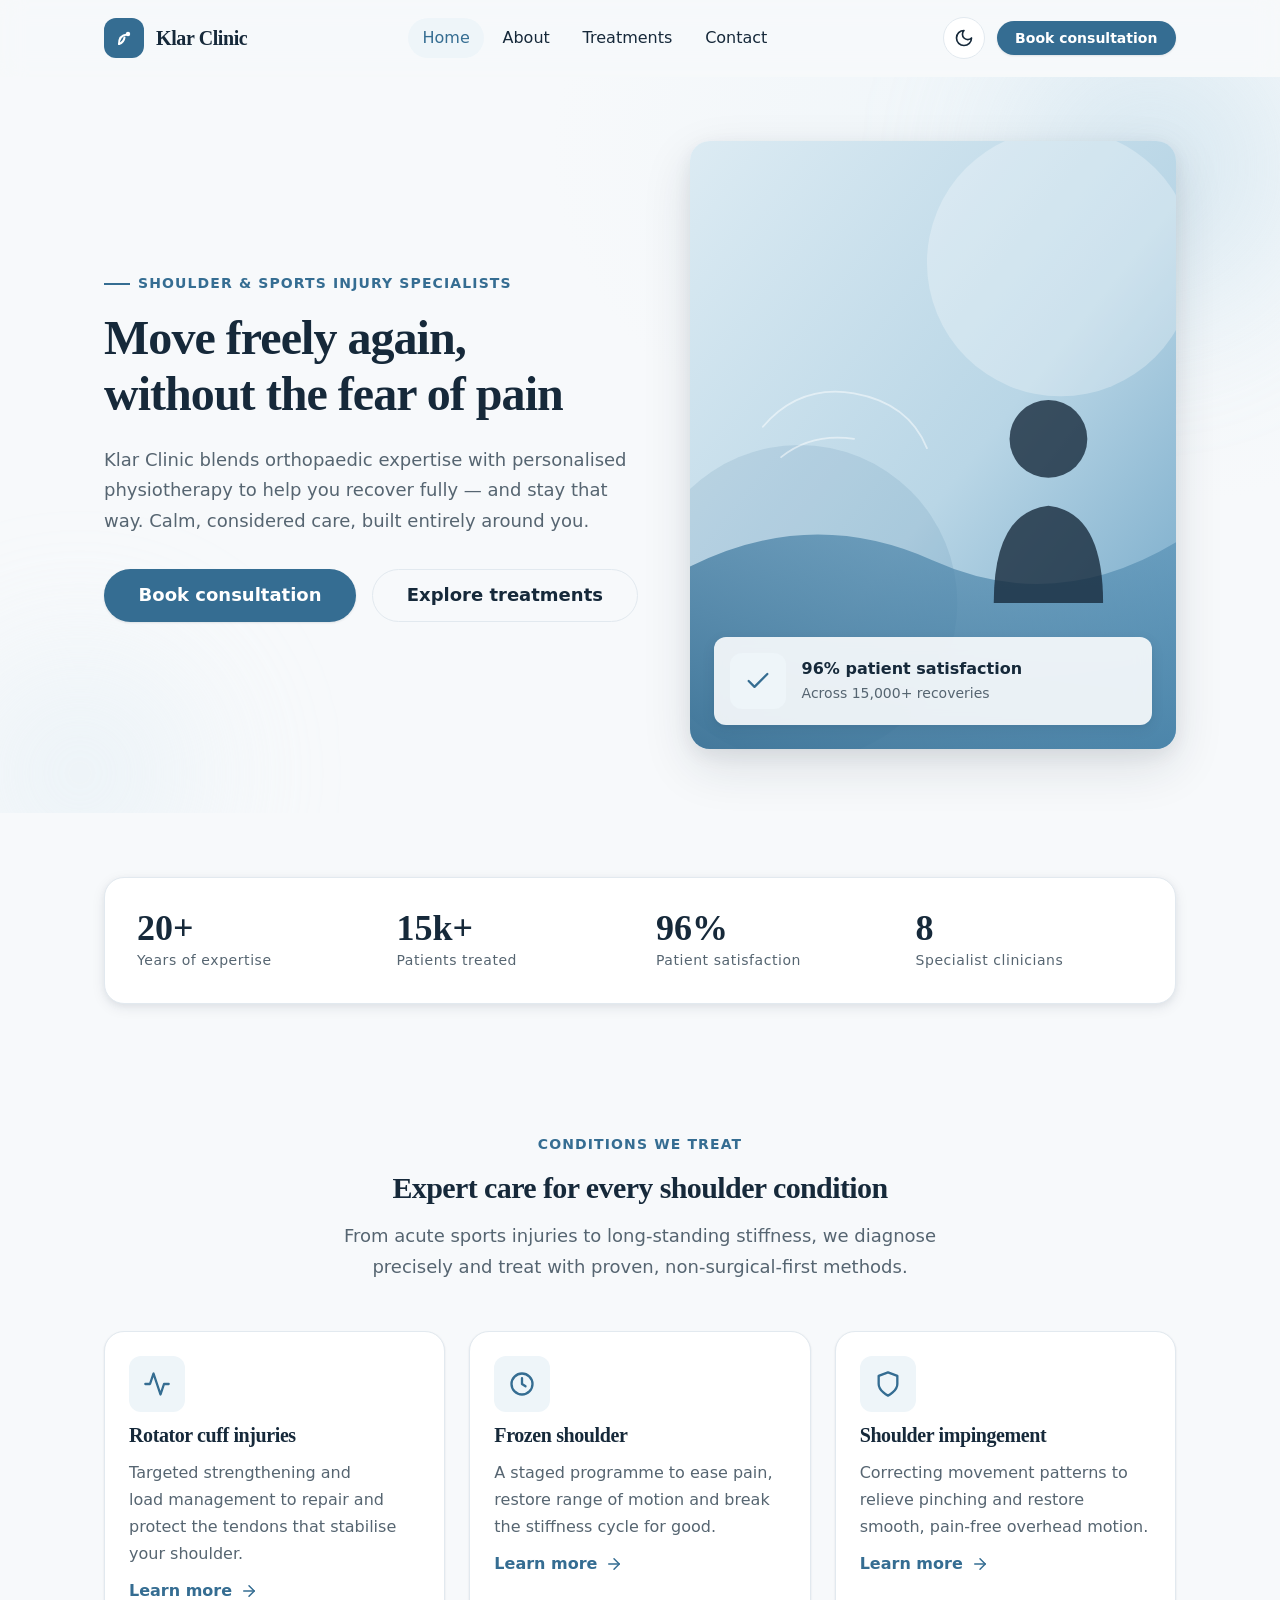
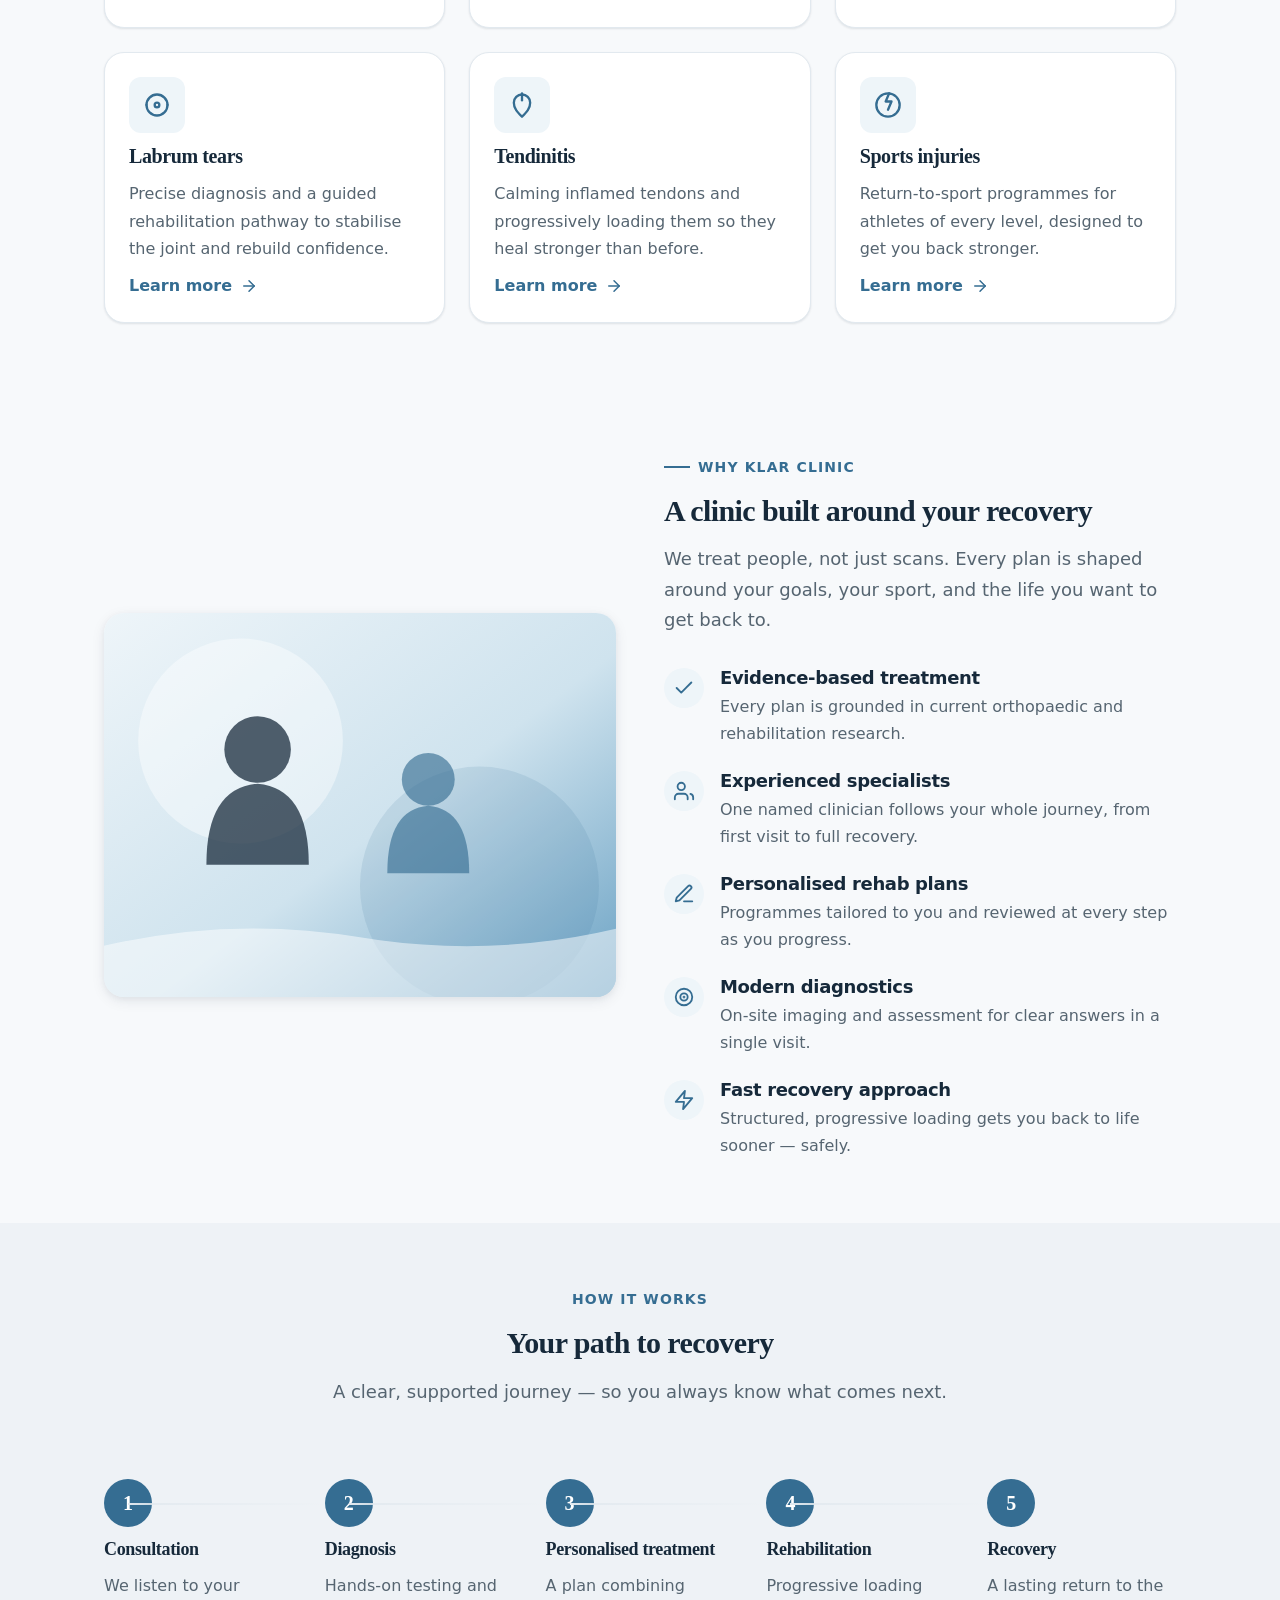
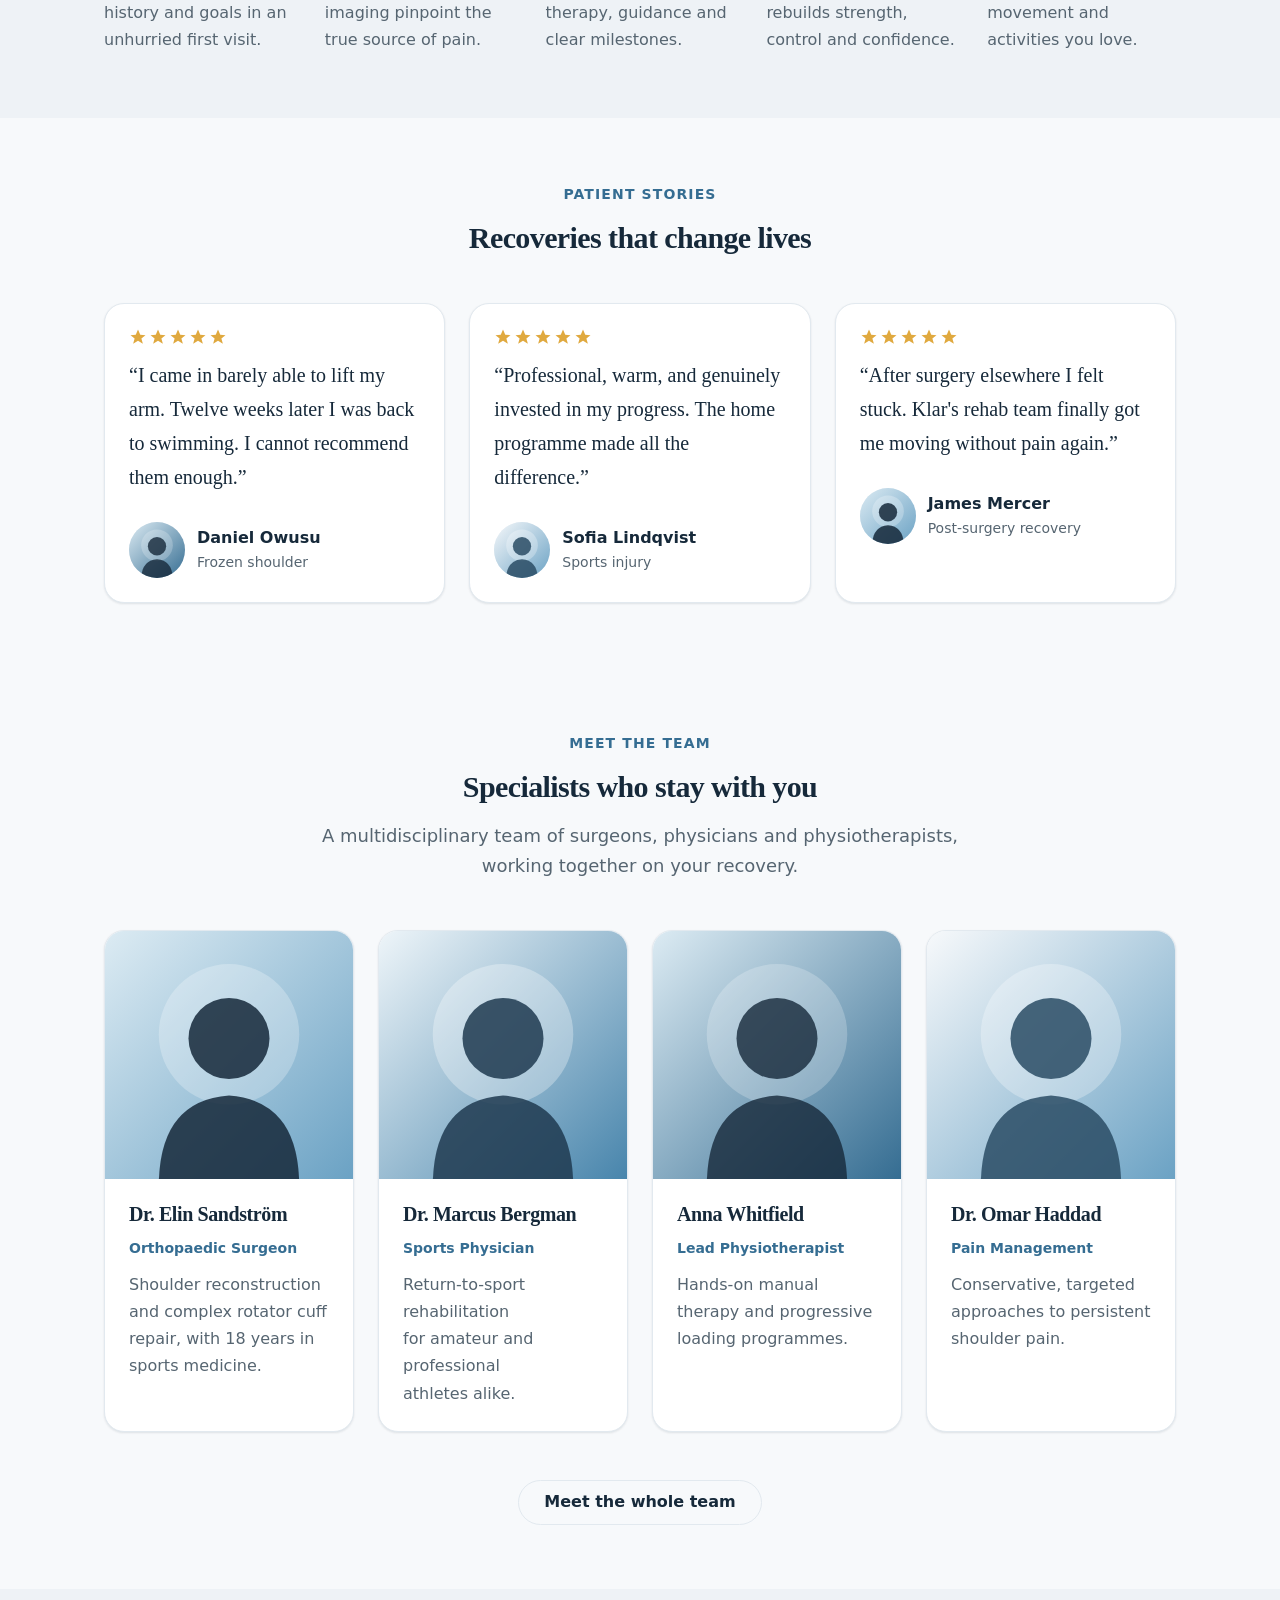
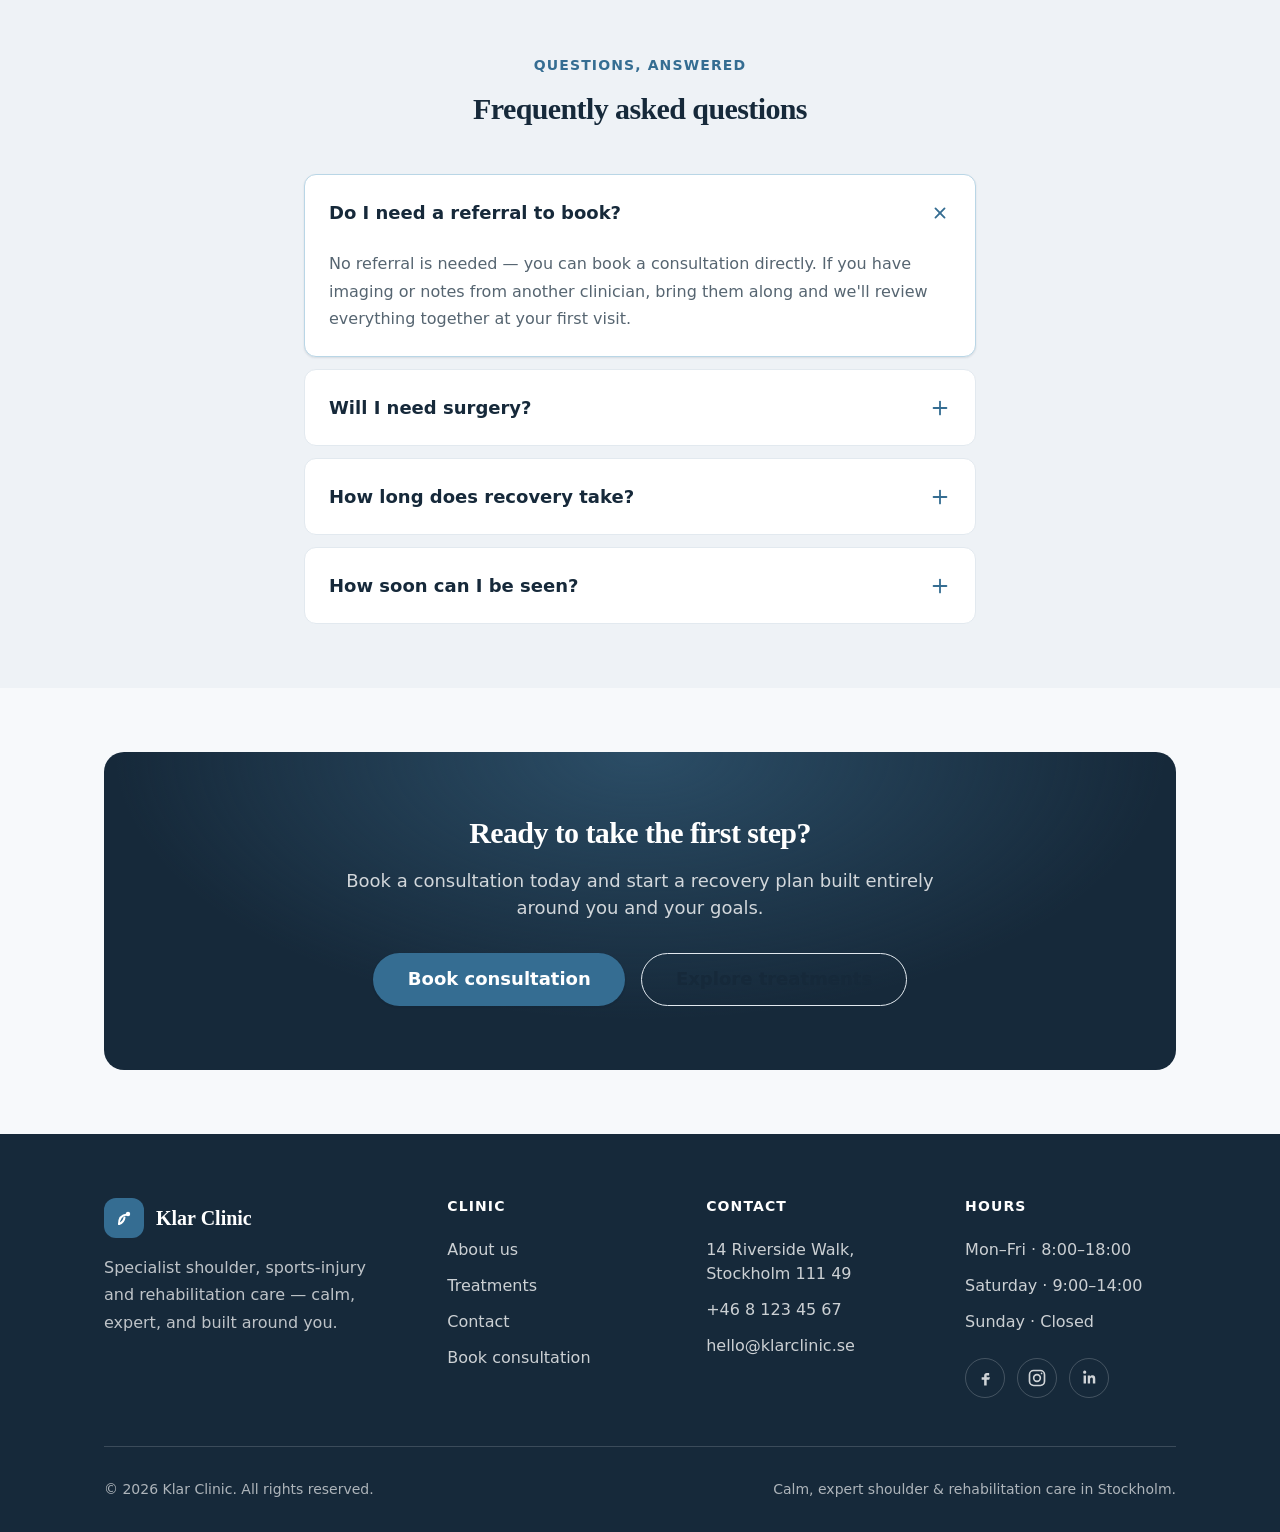
==== index.html @ 1399c63d "WIP" ====
<!DOCTYPE html>
<html lang="en">
  <head>
    <meta charset="UTF-8" />
    <meta name="viewport" content="width=device-width, initial-scale=1.0" />
    <title>Klar Clinic — Shoulder &amp; Sports Injury Rehabilitation</title>
    <meta
      name="description"
      content="Klar Clinic is a specialist shoulder, sports-injury and rehabilitation clinic. Expert orthopaedic assessment, personalised physiotherapy and a calm, non-surgical-first approach to lasting recovery."
    />
    <meta name="theme-color" content="#356d92" />
    <link rel="icon" type="image/svg+xml" href="assets/favicon.svg" />
    <link rel="stylesheet" href="style.css" />
    <!-- Set theme before first paint to avoid a flash of the light theme. -->
    <script>
      try {
        if (localStorage.getItem("klar-theme") === "dark")
          document.documentElement.classList.add("dark");
      } catch (e) {}
    </script>
  </head>
  <body>
    <a class="skip-link" href="#main">Skip to content</a>

    <!-- ===================== Site header ===================== -->
    <header class="site-header" data-site-header>
      <div class="container">
        <div class="site-header__inner">
          <a class="brand" href="index.html" aria-label="Klar Clinic home">
            <span class="brand-mark" aria-hidden="true">
              <svg viewBox="0 0 24 24" fill="none" stroke="currentColor" stroke-width="2" stroke-linecap="round" stroke-linejoin="round"><path d="M7 18c0-6 2.5-9 8-9.5" /><path d="M7 18c3-1 5-3 5.5-6.5" /><circle cx="16" cy="8" r="2.2" fill="currentColor" stroke="none" /></svg>
            </span>
            Klar Clinic
          </a>

          <nav class="nav hidden lg:flex" data-nav aria-label="Primary">
            <ul class="nav-list">
              <li><a class="nav-link" href="index.html">Home</a></li>
              <li><a class="nav-link" href="about.html">About</a></li>
              <li><a class="nav-link" href="treatments.html">Treatments</a></li>
              <li><a class="nav-link" href="contact.html">Contact</a></li>
            </ul>
          </nav>

          <div class="nav-actions">
            <button class="icon-btn" type="button" aria-label="Toggle theme" title="Toggle light / dark">
              <svg viewBox="0 0 24 24" fill="none" stroke="currentColor" stroke-width="2" stroke-linecap="round" stroke-linejoin="round" aria-hidden="true"><path d="M12 3a6 6 0 0 0 9 9 9 9 0 1 1-9-9Z" /></svg>
            </button>
            <a class="btn btn-primary btn-sm hidden lg:inline-flex" href="contact.html">Book consultation</a>
            <button class="icon-btn nav-toggle lg:hidden" type="button" data-nav-toggle aria-expanded="false" aria-label="Open menu" aria-controls="mobile-menu">
              <svg viewBox="0 0 24 24" fill="none" stroke="currentColor" stroke-width="2" stroke-linecap="round" stroke-linejoin="round" aria-hidden="true"><path d="M3 6h18M3 12h18M3 18h18" /></svg>
            </button>
          </div>
        </div>
      </div>
      <div class="mobile-menu" id="mobile-menu" data-mobile-menu>
        <a class="nav-link" href="index.html">Home</a>
        <a class="nav-link" href="about.html">About</a>
        <a class="nav-link" href="treatments.html">Treatments</a>
        <a class="nav-link" href="contact.html">Contact</a>
        <a class="btn btn-primary btn-block" href="contact.html">Book consultation</a>
      </div>
    </header>

    <main id="main">
      <!-- ===================== Hero ===================== -->
      <section class="hero">
        <div class="container">
          <div class="hero-grid">
            <div class="reveal">
              <span class="eyebrow">Shoulder &amp; sports injury specialists</span>
              <h1 class="hero-title">Move freely again, without the fear of pain</h1>
              <p class="hero-lead">
                Klar Clinic blends orthopaedic expertise with personalised physiotherapy to help
                you recover fully — and stay that way. Calm, considered care, built entirely
                around you.
              </p>
              <div class="hero-actions">
                <a class="btn btn-primary btn-lg" href="contact.html">Book consultation</a>
                <a class="btn btn-outline btn-lg" href="treatments.html">Explore treatments</a>
              </div>
            </div>
            <div class="hero-media reveal">
              <img src="assets/hero.svg" alt="A calm, light-filled clinical setting representing expert shoulder care" width="800" height="1000" />
              <div class="hero-floatcard">
                <span class="icon-badge" aria-hidden="true"><svg viewBox="0 0 24 24" fill="none" stroke="currentColor" stroke-width="2" stroke-linecap="round" stroke-linejoin="round"><path d="M20 6 9 17l-5-5" /></svg></span>
                <span><b class="block">96% patient satisfaction</b><span class="text-sm text-muted-foreground">Across 15,000+ recoveries</span></span>
              </div>
            </div>
          </div>
        </div>
      </section>

      <!-- ===================== Trust bar ===================== -->
      <section class="section">
        <div class="container">
          <div class="trust-bar reveal">
            <div class="stat"><span class="stat-value">20+</span><span class="stat-label">Years of expertise</span></div>
            <div class="stat"><span class="stat-value">15k+</span><span class="stat-label">Patients treated</span></div>
            <div class="stat"><span class="stat-value">96%</span><span class="stat-label">Patient satisfaction</span></div>
            <div class="stat"><span class="stat-value">8</span><span class="stat-label">Specialist clinicians</span></div>
          </div>
        </div>
      </section>

      <!-- ===================== Conditions ===================== -->
      <section class="section">
        <div class="container">
          <div class="section-head section-head--center mx-auto reveal">
            <span class="eyebrow">Conditions we treat</span>
            <h2 class="section-title">Expert care for every shoulder condition</h2>
            <p class="section-lead">
              From acute sports injuries to long-standing stiffness, we diagnose precisely and
              treat with proven, non-surgical-first methods.
            </p>
          </div>
          <div class="grid grid-cols-1 md:grid-cols-2 lg:grid-cols-3 gap-6 reveal">
            <article class="card card--hover">
              <div class="card__body">
                <span class="icon-badge" aria-hidden="true"><svg viewBox="0 0 24 24" fill="none" stroke="currentColor" stroke-width="2" stroke-linecap="round" stroke-linejoin="round"><path d="M22 12h-4l-3 9L9 3l-3 9H2" /></svg></span>
                <h3 class="card__title">Rotator cuff injuries</h3>
                <p class="card__text">Targeted strengthening and load management to repair and protect the tendons that stabilise your shoulder.</p>
                <a class="cta-link" href="treatments.html">Learn more <svg viewBox="0 0 24 24" width="18" height="18" fill="none" stroke="currentColor" stroke-width="2" stroke-linecap="round" stroke-linejoin="round" aria-hidden="true"><path d="M5 12h14" /><path d="m12 5 7 7-7 7" /></svg></a>
              </div>
            </article>
            <article class="card card--hover">
              <div class="card__body">
                <span class="icon-badge" aria-hidden="true"><svg viewBox="0 0 24 24" fill="none" stroke="currentColor" stroke-width="2" stroke-linecap="round" stroke-linejoin="round"><circle cx="12" cy="12" r="9" /><path d="M12 7v5l3 2" /></svg></span>
                <h3 class="card__title">Frozen shoulder</h3>
                <p class="card__text">A staged programme to ease pain, restore range of motion and break the stiffness cycle for good.</p>
                <a class="cta-link" href="treatments.html">Learn more <svg viewBox="0 0 24 24" width="18" height="18" fill="none" stroke="currentColor" stroke-width="2" stroke-linecap="round" stroke-linejoin="round" aria-hidden="true"><path d="M5 12h14" /><path d="m12 5 7 7-7 7" /></svg></a>
              </div>
            </article>
            <article class="card card--hover">
              <div class="card__body">
                <span class="icon-badge" aria-hidden="true"><svg viewBox="0 0 24 24" fill="none" stroke="currentColor" stroke-width="2" stroke-linecap="round" stroke-linejoin="round"><path d="M12 22s8-4 8-10V5l-8-3-8 3v7c0 6 8 10 8 10Z" /></svg></span>
                <h3 class="card__title">Shoulder impingement</h3>
                <p class="card__text">Correcting movement patterns to relieve pinching and restore smooth, pain-free overhead motion.</p>
                <a class="cta-link" href="treatments.html">Learn more <svg viewBox="0 0 24 24" width="18" height="18" fill="none" stroke="currentColor" stroke-width="2" stroke-linecap="round" stroke-linejoin="round" aria-hidden="true"><path d="M5 12h14" /><path d="m12 5 7 7-7 7" /></svg></a>
              </div>
            </article>
            <article class="card card--hover">
              <div class="card__body">
                <span class="icon-badge" aria-hidden="true"><svg viewBox="0 0 24 24" fill="none" stroke="currentColor" stroke-width="2" stroke-linecap="round" stroke-linejoin="round"><path d="M3 12a9 9 0 0 1 9-9 9 9 0 0 1 9 9" /><path d="M3 12a9 9 0 0 0 9 9 9 9 0 0 0 9-9" /><circle cx="12" cy="12" r="2" /></svg></span>
                <h3 class="card__title">Labrum tears</h3>
                <p class="card__text">Precise diagnosis and a guided rehabilitation pathway to stabilise the joint and rebuild confidence.</p>
                <a class="cta-link" href="treatments.html">Learn more <svg viewBox="0 0 24 24" width="18" height="18" fill="none" stroke="currentColor" stroke-width="2" stroke-linecap="round" stroke-linejoin="round" aria-hidden="true"><path d="M5 12h14" /><path d="m12 5 7 7-7 7" /></svg></a>
              </div>
            </article>
            <article class="card card--hover">
              <div class="card__body">
                <span class="icon-badge" aria-hidden="true"><svg viewBox="0 0 24 24" fill="none" stroke="currentColor" stroke-width="2" stroke-linecap="round" stroke-linejoin="round"><path d="M12 2v6" /><path d="M5 10c0 5 3 8 7 12 4-4 7-7 7-12a7 7 0 0 0-14 0Z" /></svg></span>
                <h3 class="card__title">Tendinitis</h3>
                <p class="card__text">Calming inflamed tendons and progressively loading them so they heal stronger than before.</p>
                <a class="cta-link" href="treatments.html">Learn more <svg viewBox="0 0 24 24" width="18" height="18" fill="none" stroke="currentColor" stroke-width="2" stroke-linecap="round" stroke-linejoin="round" aria-hidden="true"><path d="M5 12h14" /><path d="m12 5 7 7-7 7" /></svg></a>
              </div>
            </article>
            <article class="card card--hover">
              <div class="card__body">
                <span class="icon-badge" aria-hidden="true"><svg viewBox="0 0 24 24" fill="none" stroke="currentColor" stroke-width="2" stroke-linecap="round" stroke-linejoin="round"><path d="m13 2-3 7h5l-3 7" /><circle cx="12" cy="12" r="10" /></svg></span>
                <h3 class="card__title">Sports injuries</h3>
                <p class="card__text">Return-to-sport programmes for athletes of every level, designed to get you back stronger.</p>
                <a class="cta-link" href="treatments.html">Learn more <svg viewBox="0 0 24 24" width="18" height="18" fill="none" stroke="currentColor" stroke-width="2" stroke-linecap="round" stroke-linejoin="round" aria-hidden="true"><path d="M5 12h14" /><path d="m12 5 7 7-7 7" /></svg></a>
              </div>
            </article>
          </div>
        </div>
      </section>

      <!-- ===================== Why choose us ===================== -->
      <section class="section">
        <div class="container">
          <div class="split">
            <div class="split-media reveal"><img src="assets/consult.svg" alt="A Klar Clinic specialist reviewing a personalised treatment plan with a patient" loading="lazy" width="800" height="600" /></div>
            <div class="reveal">
              <span class="eyebrow">Why Klar Clinic</span>
              <h2 class="section-title">A clinic built around your recovery</h2>
              <p class="section-lead mb-8">We treat people, not just scans. Every plan is shaped around your goals, your sport, and the life you want to get back to.</p>
              <div class="flex flex-col gap-6">
                <div class="feature">
                  <span class="feature__icon" aria-hidden="true"><svg viewBox="0 0 24 24" fill="none" stroke="currentColor" stroke-width="2" stroke-linecap="round" stroke-linejoin="round"><path d="M20 6 9 17l-5-5" /></svg></span>
                  <div><h3 class="feature__title">Evidence-based treatment</h3><p class="feature__text">Every plan is grounded in current orthopaedic and rehabilitation research.</p></div>
                </div>
                <div class="feature">
                  <span class="feature__icon" aria-hidden="true"><svg viewBox="0 0 24 24" fill="none" stroke="currentColor" stroke-width="2" stroke-linecap="round" stroke-linejoin="round"><path d="M16 21v-2a4 4 0 0 0-4-4H6a4 4 0 0 0-4 4v2" /><circle cx="9" cy="7" r="4" /><path d="M22 21v-2a4 4 0 0 0-3-3.87" /></svg></span>
                  <div><h3 class="feature__title">Experienced specialists</h3><p class="feature__text">One named clinician follows your whole journey, from first visit to full recovery.</p></div>
                </div>
                <div class="feature">
                  <span class="feature__icon" aria-hidden="true"><svg viewBox="0 0 24 24" fill="none" stroke="currentColor" stroke-width="2" stroke-linecap="round" stroke-linejoin="round"><path d="M12 20h9" /><path d="M16.5 3.5a2.1 2.1 0 0 1 3 3L7 19l-4 1 1-4Z" /></svg></span>
                  <div><h3 class="feature__title">Personalised rehab plans</h3><p class="feature__text">Programmes tailored to you and reviewed at every step as you progress.</p></div>
                </div>
                <div class="feature">
                  <span class="feature__icon" aria-hidden="true"><svg viewBox="0 0 24 24" fill="none" stroke="currentColor" stroke-width="2" stroke-linecap="round" stroke-linejoin="round"><circle cx="12" cy="12" r="9" /><circle cx="12" cy="12" r="4" /><circle cx="12" cy="12" r="0.5" fill="currentColor" /></svg></span>
                  <div><h3 class="feature__title">Modern diagnostics</h3><p class="feature__text">On-site imaging and assessment for clear answers in a single visit.</p></div>
                </div>
                <div class="feature">
                  <span class="feature__icon" aria-hidden="true"><svg viewBox="0 0 24 24" fill="none" stroke="currentColor" stroke-width="2" stroke-linecap="round" stroke-linejoin="round"><path d="M13 2 3 14h9l-1 8 10-12h-9l1-8Z" /></svg></span>
                  <div><h3 class="feature__title">Fast recovery approach</h3><p class="feature__text">Structured, progressive loading gets you back to life sooner — safely.</p></div>
                </div>
              </div>
            </div>
          </div>
        </div>
      </section>

      <!-- ===================== Treatment process ===================== -->
      <section class="section bg-muted">
        <div class="container">
          <div class="section-head section-head--center mx-auto reveal">
            <span class="eyebrow">How it works</span>
            <h2 class="section-title">Your path to recovery</h2>
            <p class="section-lead">A clear, supported journey — so you always know what comes next.</p>
          </div>
          <div class="flex flex-col md:flex-row gap-8 reveal">
            <div class="step flex-1"><span class="step__number">1</span><h3 class="step__title">Consultation</h3><p class="step__text">We listen to your history and goals in an unhurried first visit.</p></div>
            <div class="step flex-1"><span class="step__number">2</span><h3 class="step__title">Diagnosis</h3><p class="step__text">Hands-on testing and imaging pinpoint the true source of pain.</p></div>
            <div class="step flex-1"><span class="step__number">3</span><h3 class="step__title">Personalised treatment</h3><p class="step__text">A plan combining therapy, guidance and clear milestones.</p></div>
            <div class="step flex-1"><span class="step__number">4</span><h3 class="step__title">Rehabilitation</h3><p class="step__text">Progressive loading rebuilds strength, control and confidence.</p></div>
            <div class="step flex-1"><span class="step__number">5</span><h3 class="step__title">Recovery</h3><p class="step__text">A lasting return to the movement and activities you love.</p></div>
          </div>
        </div>
      </section>

      <!-- ===================== Testimonials ===================== -->
      <section class="section">
        <div class="container">
          <div class="section-head section-head--center mx-auto reveal">
            <span class="eyebrow">Patient stories</span>
            <h2 class="section-title">Recoveries that change lives</h2>
          </div>
          <div class="grid grid-cols-1 md:grid-cols-3 gap-6 reveal">
            <figure class="card">
              <div class="card__body">
                <span class="quote-stars" role="img" aria-label="5 out of 5 stars"><svg viewBox="0 0 24 24" width="18" height="18" fill="currentColor" aria-hidden="true"><path d="M12 2 15 9l7 .5-5.5 4.5 2 7-6.5-4-6.5 4 2-7L2 9.5 9 9Z" /></svg><svg viewBox="0 0 24 24" width="18" height="18" fill="currentColor" aria-hidden="true"><path d="M12 2 15 9l7 .5-5.5 4.5 2 7-6.5-4-6.5 4 2-7L2 9.5 9 9Z" /></svg><svg viewBox="0 0 24 24" width="18" height="18" fill="currentColor" aria-hidden="true"><path d="M12 2 15 9l7 .5-5.5 4.5 2 7-6.5-4-6.5 4 2-7L2 9.5 9 9Z" /></svg><svg viewBox="0 0 24 24" width="18" height="18" fill="currentColor" aria-hidden="true"><path d="M12 2 15 9l7 .5-5.5 4.5 2 7-6.5-4-6.5 4 2-7L2 9.5 9 9Z" /></svg><svg viewBox="0 0 24 24" width="18" height="18" fill="currentColor" aria-hidden="true"><path d="M12 2 15 9l7 .5-5.5 4.5 2 7-6.5-4-6.5 4 2-7L2 9.5 9 9Z" /></svg></span>
                <blockquote class="quote">“I came in barely able to lift my arm. Twelve weeks later I was back to swimming. I cannot recommend them enough.”</blockquote>
                <figcaption class="flex items-center gap-3 mt-4"><img class="avatar" src="assets/portrait-3.svg" alt="" loading="lazy" width="56" height="56" /><span><b class="block">Daniel Owusu</b><span class="text-sm text-muted-foreground">Frozen shoulder</span></span></figcaption>
              </div>
            </figure>
            <figure class="card">
              <div class="card__body">
                <span class="quote-stars" role="img" aria-label="5 out of 5 stars"><svg viewBox="0 0 24 24" width="18" height="18" fill="currentColor" aria-hidden="true"><path d="M12 2 15 9l7 .5-5.5 4.5 2 7-6.5-4-6.5 4 2-7L2 9.5 9 9Z" /></svg><svg viewBox="0 0 24 24" width="18" height="18" fill="currentColor" aria-hidden="true"><path d="M12 2 15 9l7 .5-5.5 4.5 2 7-6.5-4-6.5 4 2-7L2 9.5 9 9Z" /></svg><svg viewBox="0 0 24 24" width="18" height="18" fill="currentColor" aria-hidden="true"><path d="M12 2 15 9l7 .5-5.5 4.5 2 7-6.5-4-6.5 4 2-7L2 9.5 9 9Z" /></svg><svg viewBox="0 0 24 24" width="18" height="18" fill="currentColor" aria-hidden="true"><path d="M12 2 15 9l7 .5-5.5 4.5 2 7-6.5-4-6.5 4 2-7L2 9.5 9 9Z" /></svg><svg viewBox="0 0 24 24" width="18" height="18" fill="currentColor" aria-hidden="true"><path d="M12 2 15 9l7 .5-5.5 4.5 2 7-6.5-4-6.5 4 2-7L2 9.5 9 9Z" /></svg></span>
                <blockquote class="quote">“Professional, warm, and genuinely invested in my progress. The home programme made all the difference.”</blockquote>
                <figcaption class="flex items-center gap-3 mt-4"><img class="avatar" src="assets/portrait-4.svg" alt="" loading="lazy" width="56" height="56" /><span><b class="block">Sofia Lindqvist</b><span class="text-sm text-muted-foreground">Sports injury</span></span></figcaption>
              </div>
            </figure>
            <figure class="card">
              <div class="card__body">
                <span class="quote-stars" role="img" aria-label="5 out of 5 stars"><svg viewBox="0 0 24 24" width="18" height="18" fill="currentColor" aria-hidden="true"><path d="M12 2 15 9l7 .5-5.5 4.5 2 7-6.5-4-6.5 4 2-7L2 9.5 9 9Z" /></svg><svg viewBox="0 0 24 24" width="18" height="18" fill="currentColor" aria-hidden="true"><path d="M12 2 15 9l7 .5-5.5 4.5 2 7-6.5-4-6.5 4 2-7L2 9.5 9 9Z" /></svg><svg viewBox="0 0 24 24" width="18" height="18" fill="currentColor" aria-hidden="true"><path d="M12 2 15 9l7 .5-5.5 4.5 2 7-6.5-4-6.5 4 2-7L2 9.5 9 9Z" /></svg><svg viewBox="0 0 24 24" width="18" height="18" fill="currentColor" aria-hidden="true"><path d="M12 2 15 9l7 .5-5.5 4.5 2 7-6.5-4-6.5 4 2-7L2 9.5 9 9Z" /></svg><svg viewBox="0 0 24 24" width="18" height="18" fill="currentColor" aria-hidden="true"><path d="M12 2 15 9l7 .5-5.5 4.5 2 7-6.5-4-6.5 4 2-7L2 9.5 9 9Z" /></svg></span>
                <blockquote class="quote">“After surgery elsewhere I felt stuck. Klar's rehab team finally got me moving without pain again.”</blockquote>
                <figcaption class="flex items-center gap-3 mt-4"><img class="avatar" src="assets/portrait-1.svg" alt="" loading="lazy" width="56" height="56" /><span><b class="block">James Mercer</b><span class="text-sm text-muted-foreground">Post-surgery recovery</span></span></figcaption>
              </div>
            </figure>
          </div>
        </div>
      </section>

      <!-- ===================== Specialists ===================== -->
      <section class="section">
        <div class="container">
          <div class="section-head section-head--center mx-auto reveal">
            <span class="eyebrow">Meet the team</span>
            <h2 class="section-title">Specialists who stay with you</h2>
            <p class="section-lead">A multidisciplinary team of surgeons, physicians and physiotherapists, working together on your recovery.</p>
          </div>
          <div class="grid grid-cols-1 sm:grid-cols-2 lg:grid-cols-4 gap-6 reveal">
            <article class="card card--hover"><div class="card__media aspect-square"><img src="assets/portrait-1.svg" alt="Portrait of Dr. Elin Sandström" loading="lazy" width="400" height="400" /></div><div class="card__body"><h3 class="card__title">Dr. Elin Sandström</h3><p class="text-primary font-semibold text-sm">Orthopaedic Surgeon</p><p class="card__text">Shoulder reconstruction and complex rotator cuff repair, with 18 years in sports medicine.</p></div></article>
            <article class="card card--hover"><div class="card__media aspect-square"><img src="assets/portrait-2.svg" alt="Portrait of Dr. Marcus Bergman" loading="lazy" width="400" height="400" /></div><div class="card__body"><h3 class="card__title">Dr. Marcus Bergman</h3><p class="text-primary font-semibold text-sm">Sports Physician</p><p class="card__text">Return-to-sport rehabilitation for amateur and professional athletes alike.</p></div></article>
            <article class="card card--hover"><div class="card__media aspect-square"><img src="assets/portrait-3.svg" alt="Portrait of Anna Whitfield" loading="lazy" width="400" height="400" /></div><div class="card__body"><h3 class="card__title">Anna Whitfield</h3><p class="text-primary font-semibold text-sm">Lead Physiotherapist</p><p class="card__text">Hands-on manual therapy and progressive loading programmes.</p></div></article>
            <article class="card card--hover"><div class="card__media aspect-square"><img src="assets/portrait-4.svg" alt="Portrait of Dr. Omar Haddad" loading="lazy" width="400" height="400" /></div><div class="card__body"><h3 class="card__title">Dr. Omar Haddad</h3><p class="text-primary font-semibold text-sm">Pain Management</p><p class="card__text">Conservative, targeted approaches to persistent shoulder pain.</p></div></article>
          </div>
          <div class="text-center mt-12 reveal"><a class="btn btn-outline" href="about.html">Meet the whole team</a></div>
        </div>
      </section>

      <!-- ===================== FAQ ===================== -->
      <section class="section bg-muted">
        <div class="container-narrow">
          <div class="section-head section-head--center mx-auto reveal">
            <span class="eyebrow">Questions, answered</span>
            <h2 class="section-title">Frequently asked questions</h2>
          </div>
          <div class="accordion reveal">
            <div class="accordion-item is-open" data-accordion-item>
              <button class="accordion-trigger" type="button" aria-expanded="true">Do I need a referral to book?<svg class="accordion-icon" viewBox="0 0 24 24" fill="none" stroke="currentColor" stroke-width="2" stroke-linecap="round" stroke-linejoin="round" aria-hidden="true"><path d="M12 5v14" /><path d="M5 12h14" /></svg></button>
              <div class="accordion-panel"><div class="accordion-panel__inner">No referral is needed — you can book a consultation directly. If you have imaging or notes from another clinician, bring them along and we'll review everything together at your first visit.</div></div>
            </div>
            <div class="accordion-item" data-accordion-item>
              <button class="accordion-trigger" type="button" aria-expanded="false">Will I need surgery?<svg class="accordion-icon" viewBox="0 0 24 24" fill="none" stroke="currentColor" stroke-width="2" stroke-linecap="round" stroke-linejoin="round" aria-hidden="true"><path d="M12 5v14" /><path d="M5 12h14" /></svg></button>
              <div class="accordion-panel"><div class="accordion-panel__inner">The large majority of shoulder problems resolve with structured rehabilitation. Surgery is only ever recommended when it is genuinely the best option for you — and we'll explain exactly why.</div></div>
            </div>
            <div class="accordion-item" data-accordion-item>
              <button class="accordion-trigger" type="button" aria-expanded="false">How long does recovery take?<svg class="accordion-icon" viewBox="0 0 24 24" fill="none" stroke="currentColor" stroke-width="2" stroke-linecap="round" stroke-linejoin="round" aria-hidden="true"><path d="M12 5v14" /><path d="M5 12h14" /></svg></button>
              <div class="accordion-panel"><div class="accordion-panel__inner">Most patients feel meaningful improvement within six weeks, with full recovery typically between three and six months, depending on the condition and your goals.</div></div>
            </div>
            <div class="accordion-item" data-accordion-item>
              <button class="accordion-trigger" type="button" aria-expanded="false">How soon can I be seen?<svg class="accordion-icon" viewBox="0 0 24 24" fill="none" stroke="currentColor" stroke-width="2" stroke-linecap="round" stroke-linejoin="round" aria-hidden="true"><path d="M12 5v14" /><path d="M5 12h14" /></svg></button>
              <div class="accordion-panel"><div class="accordion-panel__inner">We hold appointments open each week for new patients and can usually offer a consultation within a few days. For urgent injuries, call us and we'll do our best to see you sooner.</div></div>
            </div>
          </div>
        </div>
      </section>

      <!-- ===================== Final CTA ===================== -->
      <section class="section">
        <div class="container">
          <div class="cta reveal">
            <h2 class="cta__title">Ready to take the first step?</h2>
            <p class="cta__lead">Book a consultation today and start a recovery plan built entirely around you and your goals.</p>
            <div class="cta__actions">
              <a class="btn btn-primary btn-lg" href="contact.html">Book consultation</a>
              <a class="btn btn-outline btn-lg" href="treatments.html">Explore treatments</a>
            </div>
          </div>
        </div>
      </section>
    </main>

    <!-- ===================== Footer ===================== -->
    <footer class="site-footer">
      <div class="container">
        <div class="footer-grid">
          <div>
            <a class="footer-brand" href="index.html"><span class="brand-mark" aria-hidden="true"><svg viewBox="0 0 24 24" fill="none" stroke="currentColor" stroke-width="2" stroke-linecap="round" stroke-linejoin="round"><path d="M7 18c0-6 2.5-9 8-9.5" /><path d="M7 18c3-1 5-3 5.5-6.5" /><circle cx="16" cy="8" r="2.2" fill="currentColor" stroke="none" /></svg></span>Klar Clinic</a>
            <p class="footer-about">Specialist shoulder, sports-injury and rehabilitation care — calm, expert, and built around you.</p>
          </div>
          <div>
            <h4>Clinic</h4>
            <div class="footer-links">
              <a class="footer-link" href="about.html">About us</a>
              <a class="footer-link" href="treatments.html">Treatments</a>
              <a class="footer-link" href="contact.html">Contact</a>
              <a class="footer-link" href="contact.html">Book consultation</a>
            </div>
          </div>
          <div>
            <h4>Contact</h4>
            <div class="footer-links">
              <span class="footer-link">14 Riverside Walk, Stockholm 111 49</span>
              <a class="footer-link" href="tel:+4681234567">+46 8 123 45 67</a>
              <a class="footer-link" href="mailto:hello@klarclinic.se">hello@klarclinic.se</a>
            </div>
          </div>
          <div>
            <h4>Hours</h4>
            <div class="footer-links">
              <span class="footer-link">Mon–Fri · 8:00–18:00</span>
              <span class="footer-link">Saturday · 9:00–14:00</span>
              <span class="footer-link">Sunday · Closed</span>
            </div>
            <div class="footer-social mt-6">
              <a href="#" aria-label="Klar Clinic on Facebook"><svg viewBox="0 0 24 24" fill="currentColor" aria-hidden="true"><path d="M14 9h3V6h-3c-1.7 0-3 1.3-3 3v2H8v3h3v7h3v-7h3l1-3h-4V9c0-.6.4-1 1-1Z" /></svg></a>
              <a href="#" aria-label="Klar Clinic on Instagram"><svg viewBox="0 0 24 24" fill="none" stroke="currentColor" stroke-width="2"><rect x="3" y="3" width="18" height="18" rx="5" /><circle cx="12" cy="12" r="4" /><circle cx="17.5" cy="6.5" r="1" fill="currentColor" stroke="none" /></svg></a>
              <a href="#" aria-label="Klar Clinic on LinkedIn"><svg viewBox="0 0 24 24" fill="currentColor" aria-hidden="true"><path d="M6.94 7A1.94 1.94 0 1 1 7 3.13 1.94 1.94 0 0 1 6.94 7ZM5.5 9h2.9v9.5H5.5Zm5 0h2.78v1.3h.04a3 3 0 0 1 2.74-1.5c2.93 0 3.47 1.93 3.47 4.44v5.26h-2.9v-4.66c0-1.11 0-2.54-1.55-2.54s-1.78 1.21-1.78 2.46v4.74H10.5Z" /></svg></a>
            </div>
          </div>
        </div>
        <div class="footer-bottom">
          <span>© 2026 Klar Clinic. All rights reserved.</span>
          <span>Calm, expert shoulder &amp; rehabilitation care in Stockholm.</span>
        </div>
      </div>
    </footer>

    <script src="script.js"></script>
  </body>
</html>
---- style.css ----
/* =============================================================================
   Klar Clinic — Design System
   A standalone, token-driven stylesheet for a premium shoulder-injury clinic.

   Assumptions (brief was explicit on most): 4-page marketing site
   (Home / About / Treatments / Contact). Scandinavian, minimalist, calm
   healthcare aesthetic — soft whites, light grays, muted blue accent, deep
   navy text. System fonts only (serif headings + humanist sans body). No
   build step, no frameworks. Light + dark themes.

   Layers, in order:
     1. Design tokens (:root)        — raw palette + semantic tokens + scales
     2. Reset & base                 — box model, base typography
     3. Layout primitives            — .container, .section, .grid
     4. Semantic components          — .btn, .card, .hero, .site-header, …
     5. Utility classes              — Tailwind-style names, hand-written
     6. Responsive breakpoints       — md: / lg: utility variants
     7. Dark theme                   — .dark remaps semantic color tokens
   ============================================================================= */

/* =============================================================================
   1. DESIGN TOKENS
   ============================================================================= */
:root {
  /* --- Raw palette ------------------------------------------------------- */
  --color-white: #ffffff;
  --color-black: #0a141d;

  --color-navy-900: #16293a;
  --color-navy-800: #1f3a50;
  --color-navy-700: #2b4d66;

  --color-blue-600: #356d92;
  --color-blue-500: #4885ac;
  --color-blue-400: #6ba2c4;
  --color-blue-200: #b9d6e6;
  --color-blue-100: #dcebf3;
  --color-blue-50: #eef5f9;

  --color-gray-50: #f7f9fb;
  --color-gray-100: #eef2f6;
  --color-gray-200: #e2e9ef;
  --color-gray-300: #cdd8e1;
  --color-gray-400: #9fb0bf;
  --color-gray-500: #748593;
  --color-gray-600: #566571;
  --color-gray-700: #3c4954;

  --color-sand-50: #faf8f4;
  --color-red-500: #c0564c;
  --color-red-50: #f8ecea;

  /* --- Semantic tokens (light) ------------------------------------------- */
  --background: var(--color-gray-50);
  --foreground: var(--color-navy-900);

  --primary: var(--color-blue-600);
  --primary-foreground: var(--color-white);

  --secondary: var(--color-navy-900);
  --secondary-foreground: var(--color-white);

  --muted: var(--color-gray-100);
  --muted-foreground: var(--color-gray-600);

  --accent: var(--color-blue-50);
  --accent-foreground: var(--color-blue-600);

  --destructive: var(--color-red-500);
  --destructive-foreground: var(--color-white);

  --card: var(--color-white);
  --card-foreground: var(--color-navy-900);

  --border: var(--color-gray-200);
  --input: var(--color-gray-300);
  --ring: var(--color-blue-400);

  /* --- Typography -------------------------------------------------------- */
  --font-sans: system-ui, -apple-system, "Segoe UI", Roboto, "Helvetica Neue", Arial, sans-serif;
  --font-serif: "Iowan Old Style", "Palatino Linotype", "URW Palladio L", Palatino, Georgia, "Times New Roman", serif;

  --text-xs: 0.75rem;
  --text-sm: 0.875rem;
  --text-base: 1rem;
  --text-lg: 1.125rem;
  --text-xl: 1.25rem;
  --text-2xl: 1.5rem;
  --text-3xl: 1.875rem;
  --text-4xl: 2.25rem;
  --text-5xl: 3rem;

  --font-normal: 400;
  --font-medium: 500;
  --font-semibold: 600;
  --font-bold: 700;

  --leading-tight: 1.15;
  --leading-snug: 1.3;
  --leading-normal: 1.5;
  --leading-relaxed: 1.7;

  --tracking-tighter: -0.04em;
  --tracking-tight: -0.02em;
  --tracking-normal: 0;
  --tracking-wide: 0.04em;
  --tracking-wider: 0.08em;

  /* --- Spacing scale (small + opinionated) ------------------------------- */
  --space-1: 0.25rem; /* 4 */
  --space-2: 0.5rem; /* 8 */
  --space-3: 0.75rem; /* 12 */
  --space-4: 1rem; /* 16 */
  --space-6: 1.5rem; /* 24 */
  --space-8: 2rem; /* 32 */
  --space-12: 3rem; /* 48 */
  --space-16: 4rem; /* 64 */

  /* --- Layout ------------------------------------------------------------ */
  --content-width: 1120px;
  --content-width-narrow: 720px;
  --content-width-wide: 1320px;
  --header-height: 76px;

  /* --- Radii ------------------------------------------------------------- */
  --radius-sm: 6px;
  --radius-md: 12px;
  --radius-lg: 20px;
  --radius-full: 999px;

  /* --- Shadows ----------------------------------------------------------- */
  --shadow-sm: 0 1px 2px rgba(22, 41, 58, 0.06), 0 1px 3px rgba(22, 41, 58, 0.05);
  --shadow-md: 0 4px 14px rgba(22, 41, 58, 0.08), 0 2px 6px rgba(22, 41, 58, 0.05);
  --shadow-lg: 0 18px 50px rgba(22, 41, 58, 0.12), 0 6px 18px rgba(22, 41, 58, 0.07);

  /* --- Motion ------------------------------------------------------------ */
  --transition-fast: 150ms ease;
  --transition: 220ms cubic-bezier(0.4, 0, 0.2, 1);
  --transition-slow: 400ms cubic-bezier(0.4, 0, 0.2, 1);
}

/* =============================================================================
   2. RESET & BASE
   ============================================================================= */
*,
*::before,
*::after {
  box-sizing: border-box;
}

* {
  margin: 0;
}

html {
  scroll-behavior: smooth;
  scroll-padding-top: calc(var(--header-height) + var(--space-4));
  -webkit-text-size-adjust: 100%;
}

body {
  font-family: var(--font-sans);
  font-size: var(--text-base);
  line-height: var(--leading-normal);
  color: var(--foreground);
  background-color: var(--background);
  -webkit-font-smoothing: antialiased;
  text-rendering: optimizeLegibility;
  min-height: 100vh;
}

h1,
h2,
h3,
h4,
h5,
h6 {
  font-family: var(--font-serif);
  font-weight: var(--font-semibold);
  line-height: var(--leading-tight);
  letter-spacing: var(--tracking-tight);
  color: var(--foreground);
  text-wrap: balance;
}

p {
  text-wrap: pretty;
}

a {
  color: var(--primary);
  text-decoration: none;
  transition: color var(--transition-fast);
}

a:hover {
  color: var(--color-blue-500);
}

img,
picture,
svg,
video {
  display: block;
  max-width: 100%;
  height: auto;
}

button,
input,
textarea,
select {
  font: inherit;
  color: inherit;
}

button {
  cursor: pointer;
  background: none;
  border: none;
}

ul,
ol {
  list-style: none;
  padding: 0;
}

:focus-visible {
  outline: 2px solid var(--ring);
  outline-offset: 2px;
  border-radius: var(--radius-sm);
}

::selection {
  background: var(--color-blue-200);
  color: var(--color-navy-900);
}

/* =============================================================================
   3. LAYOUT PRIMITIVES
   ============================================================================= */
.container,
.container-narrow,
.container-wide {
  width: 100%;
  margin-inline: auto;
  padding-inline: var(--space-6);
}
.container {
  max-width: var(--content-width);
}
.container-narrow {
  max-width: var(--content-width-narrow);
}
.container-wide {
  max-width: var(--content-width-wide);
}

.section {
  padding-block: var(--space-16);
}

.section-head {
  max-width: 640px;
  margin-bottom: var(--space-12);
}
.section-head--center {
  margin-inline: auto;
  text-align: center;
}

.eyebrow {
  display: inline-flex;
  align-items: center;
  gap: var(--space-2);
  font-family: var(--font-sans);
  font-size: var(--text-sm);
  font-weight: var(--font-semibold);
  letter-spacing: var(--tracking-wider);
  text-transform: uppercase;
  color: var(--primary);
  margin-bottom: var(--space-4);
}
.eyebrow::before {
  content: "";
  width: 26px;
  height: 1.5px;
  background: var(--primary);
}
.section-head--center .eyebrow::before {
  display: none;
}

.section-title {
  font-size: var(--text-3xl);
  margin-bottom: var(--space-4);
}

.section-lead {
  font-size: var(--text-lg);
  color: var(--muted-foreground);
  line-height: var(--leading-relaxed);
}

/* =============================================================================
   4. SEMANTIC COMPONENTS
   ============================================================================= */

/* --- Buttons ------------------------------------------------------------- */
.btn {
  display: inline-flex;
  align-items: center;
  justify-content: center;
  gap: var(--space-2);
  font-family: var(--font-sans);
  font-size: var(--text-base);
  font-weight: var(--font-semibold);
  line-height: 1;
  text-align: center;
  white-space: nowrap;
  padding: 0.85rem 1.6rem;
  border: 1.5px solid transparent;
  border-radius: var(--radius-full);
  transition: background-color var(--transition), color var(--transition),
    border-color var(--transition), transform var(--transition),
    box-shadow var(--transition);
}
.btn:hover {
  transform: translateY(-2px);
}
.btn:active {
  transform: translateY(0);
}

.btn-primary {
  background-color: var(--primary);
  color: var(--primary-foreground);
  box-shadow: var(--shadow-sm);
}
.btn-primary:hover {
  background-color: var(--color-blue-500);
  color: var(--primary-foreground);
  box-shadow: var(--shadow-md);
}

.btn-secondary {
  background-color: var(--secondary);
  color: var(--secondary-foreground);
}
.btn-secondary:hover {
  background-color: var(--color-navy-700);
  color: var(--secondary-foreground);
}

.btn-outline {
  background-color: transparent;
  color: var(--foreground);
  border-color: var(--border);
}
.btn-outline:hover {
  border-color: var(--primary);
  color: var(--primary);
  background-color: var(--accent);
}

.btn-ghost {
  background-color: transparent;
  color: var(--foreground);
}
.btn-ghost:hover {
  background-color: var(--muted);
  color: var(--foreground);
}

.btn-sm {
  padding: 0.55rem 1.1rem;
  font-size: var(--text-sm);
}
.btn-lg {
  padding: 1.05rem 2.1rem;
  font-size: var(--text-lg);
}
.btn-block {
  width: 100%;
}

/* --- Inline call-to-action link ------------------------------------------ */
.cta-link {
  display: inline-flex;
  align-items: center;
  gap: var(--space-2);
  font-family: var(--font-sans);
  font-weight: var(--font-semibold);
  color: var(--primary);
}
.cta-link svg {
  transition: transform var(--transition);
}
.cta-link:hover svg {
  transform: translateX(4px);
}

/* --- Badge & Tag --------------------------------------------------------- */
.badge {
  display: inline-flex;
  align-items: center;
  gap: var(--space-1);
  font-family: var(--font-sans);
  font-size: var(--text-xs);
  font-weight: var(--font-semibold);
  letter-spacing: var(--tracking-wide);
  text-transform: uppercase;
  padding: 0.35rem 0.75rem;
  border-radius: var(--radius-full);
  background-color: var(--accent);
  color: var(--accent-foreground);
}
.badge-primary {
  background-color: var(--primary);
  color: var(--primary-foreground);
}
.badge-secondary {
  background-color: var(--secondary);
  color: var(--secondary-foreground);
}
.badge-muted {
  background-color: var(--muted);
  color: var(--muted-foreground);
}

.tag {
  display: inline-flex;
  align-items: center;
  font-family: var(--font-sans);
  font-size: var(--text-sm);
  font-weight: var(--font-medium);
  padding: 0.3rem 0.85rem;
  border: 1px solid var(--border);
  border-radius: var(--radius-full);
  background-color: var(--card);
  color: var(--muted-foreground);
}

/* --- Card ---------------------------------------------------------------- */
.card {
  display: flex;
  flex-direction: column;
  background-color: var(--card);
  color: var(--card-foreground);
  border: 1px solid var(--border);
  border-radius: var(--radius-lg);
  box-shadow: var(--shadow-sm);
  overflow: hidden;
  transition: transform var(--transition), box-shadow var(--transition),
    border-color var(--transition);
}
.card--hover:hover {
  transform: translateY(-6px);
  box-shadow: var(--shadow-lg);
  border-color: var(--color-blue-200);
}
.card__media {
  position: relative;
  aspect-ratio: 16 / 10;
  overflow: hidden;
  background-color: var(--muted);
}
.card__media img {
  width: 100%;
  height: 100%;
  object-fit: cover;
  transition: transform var(--transition-slow);
}
.card--hover:hover .card__media img {
  transform: scale(1.05);
}
.card__header {
  padding: var(--space-6) var(--space-6) 0;
}
.card__body {
  padding: var(--space-6);
  display: flex;
  flex-direction: column;
  gap: var(--space-3);
  flex: 1;
}
.card__title {
  font-size: var(--text-xl);
  font-weight: var(--font-semibold);
}
.card__text {
  color: var(--muted-foreground);
  line-height: var(--leading-relaxed);
}
.card__footer {
  padding: 0 var(--space-6) var(--space-6);
  margin-top: auto;
}

/* --- Icon badge (circular svg backdrop) ---------------------------------- */
.icon-badge {
  display: inline-flex;
  align-items: center;
  justify-content: center;
  width: 56px;
  height: 56px;
  border-radius: var(--radius-md);
  background-color: var(--accent);
  color: var(--primary);
  flex-shrink: 0;
}
.icon-badge svg {
  width: 28px;
  height: 28px;
}
.icon-badge--lg {
  width: 68px;
  height: 68px;
  border-radius: var(--radius-lg);
}

/* --- Statistic ----------------------------------------------------------- */
.stat {
  display: flex;
  flex-direction: column;
  gap: var(--space-1);
}
.stat-value {
  font-family: var(--font-serif);
  font-size: var(--text-4xl);
  font-weight: var(--font-bold);
  line-height: 1;
  color: var(--foreground);
}
.stat-label {
  font-size: var(--text-sm);
  color: var(--muted-foreground);
  letter-spacing: var(--tracking-wide);
}

/* --- Process step / timeline --------------------------------------------- */
.step {
  position: relative;
  display: flex;
  flex-direction: column;
  gap: var(--space-3);
  padding-top: var(--space-6);
}
.step__number {
  display: inline-flex;
  align-items: center;
  justify-content: center;
  width: 48px;
  height: 48px;
  border-radius: var(--radius-full);
  background-color: var(--primary);
  color: var(--primary-foreground);
  font-family: var(--font-serif);
  font-size: var(--text-xl);
  font-weight: var(--font-bold);
}
.step__title {
  font-size: var(--text-lg);
  font-weight: var(--font-semibold);
}
.step__text {
  color: var(--muted-foreground);
  line-height: var(--leading-relaxed);
}
/* Connector line — only meaningful in the horizontal (md+) row/timeline.
   Hidden by default so the stacked mobile layout has no stray off-screen line. */
.step::before {
  content: "";
  display: none;
  position: absolute;
  top: calc(var(--space-6) + 24px);
  left: 24px;
  right: calc(-1 * var(--space-8));
  height: 2px;
  background: linear-gradient(90deg, var(--border), transparent);
}
.step:last-child::before {
  display: none;
}

/* --- Avatar / media ------------------------------------------------------ */
.avatar {
  display: block;
  width: 56px;
  height: 56px;
  border-radius: var(--radius-full);
  object-fit: cover;
  background-color: var(--muted);
}
.avatar-lg {
  width: 88px;
  height: 88px;
}

/* --- Quote / testimonial ------------------------------------------------- */
.quote {
  font-family: var(--font-serif);
  font-size: var(--text-xl);
  line-height: var(--leading-relaxed);
  color: var(--foreground);
}
.quote-stars {
  display: inline-flex;
  gap: 2px;
  color: #e0a93f;
}

/* --- Forms --------------------------------------------------------------- */
.field {
  display: flex;
  flex-direction: column;
  gap: var(--space-2);
}
.label {
  font-family: var(--font-sans);
  font-size: var(--text-sm);
  font-weight: var(--font-semibold);
  color: var(--foreground);
}
.input,
.textarea,
.select {
  width: 100%;
  font-family: var(--font-sans);
  font-size: var(--text-base);
  color: var(--foreground);
  background-color: var(--card);
  border: 1.5px solid var(--input);
  border-radius: var(--radius-md);
  padding: 0.8rem 1rem;
  transition: border-color var(--transition), box-shadow var(--transition);
}
.input::placeholder,
.textarea::placeholder {
  color: var(--color-gray-400);
}
.input:focus,
.textarea:focus,
.select:focus {
  outline: none;
  border-color: var(--ring);
  box-shadow: 0 0 0 3px var(--accent);
}
.textarea {
  min-height: 140px;
  resize: vertical;
}
.select {
  appearance: none;
  background-image: url("data:image/svg+xml,%3Csvg xmlns='http://www.w3.org/2000/svg' width='16' height='16' fill='none' stroke='%23566571' stroke-width='2' stroke-linecap='round' stroke-linejoin='round' viewBox='0 0 24 24'%3E%3Cpath d='m6 9 6 6 6-6'/%3E%3C/svg%3E");
  background-repeat: no-repeat;
  background-position: right 1rem center;
  padding-right: 2.5rem;
}
.field-error {
  font-size: var(--text-sm);
  color: var(--destructive);
  min-height: 1.1em;
}
.field.is-invalid .input,
.field.is-invalid .textarea,
.field.is-invalid .select {
  border-color: var(--destructive);
}
.form-note {
  font-size: var(--text-sm);
  color: var(--muted-foreground);
}

/* --- Accordion (FAQ) ----------------------------------------------------- */
.accordion {
  display: flex;
  flex-direction: column;
  gap: var(--space-3);
}
.accordion-item {
  border: 1px solid var(--border);
  border-radius: var(--radius-md);
  background-color: var(--card);
  overflow: hidden;
  transition: border-color var(--transition), box-shadow var(--transition);
}
.accordion-item[open],
.accordion-item.is-open {
  border-color: var(--color-blue-200);
  box-shadow: var(--shadow-sm);
}
.accordion-trigger {
  display: flex;
  align-items: center;
  justify-content: space-between;
  gap: var(--space-4);
  width: 100%;
  text-align: left;
  padding: var(--space-6);
  font-family: var(--font-sans);
  font-size: var(--text-lg);
  font-weight: var(--font-semibold);
  color: var(--foreground);
}
.accordion-trigger .accordion-icon {
  flex-shrink: 0;
  width: 22px;
  height: 22px;
  transition: transform var(--transition);
  color: var(--primary);
}
.accordion-item.is-open .accordion-icon {
  transform: rotate(45deg);
}
.accordion-panel {
  max-height: 0;
  overflow: hidden;
  transition: max-height var(--transition-slow);
}
/* Initial open state without inline styles; JS overrides max-height on toggle
   for an exact-height animation. */
.accordion-item.is-open .accordion-panel {
  max-height: 600px;
}
.accordion-panel__inner {
  padding: 0 var(--space-6) var(--space-6);
  color: var(--muted-foreground);
  line-height: var(--leading-relaxed);
}

/* --- Site header / nav --------------------------------------------------- */
.site-header {
  position: sticky;
  top: 0;
  z-index: 50;
  background-color: color-mix(in srgb, var(--background) 80%, transparent);
  backdrop-filter: saturate(140%) blur(12px);
  border-bottom: 1px solid transparent;
  transition: background-color var(--transition), border-color var(--transition),
    box-shadow var(--transition);
}
.site-header.is-scrolled {
  background-color: color-mix(in srgb, var(--background) 92%, transparent);
  border-bottom-color: var(--border);
  box-shadow: var(--shadow-sm);
}
.site-header__inner {
  display: flex;
  align-items: center;
  justify-content: space-between;
  gap: var(--space-6);
  height: var(--header-height);
}
.brand {
  display: inline-flex;
  align-items: center;
  gap: var(--space-3);
  font-family: var(--font-serif);
  font-size: var(--text-xl);
  font-weight: var(--font-bold);
  letter-spacing: var(--tracking-tight);
  color: var(--foreground);
}
.brand:hover {
  color: var(--foreground);
}
.brand-mark {
  display: inline-flex;
  align-items: center;
  justify-content: center;
  width: 40px;
  height: 40px;
  border-radius: var(--radius-md);
  background-color: var(--primary);
  color: var(--primary-foreground);
}
.brand-mark svg {
  width: 24px;
  height: 24px;
}

.nav {
  display: flex;
  align-items: center;
  gap: var(--space-2);
}
.nav-list {
  display: flex;
  align-items: center;
  gap: var(--space-1);
}
.nav-link {
  display: inline-flex;
  align-items: center;
  font-family: var(--font-sans);
  font-size: var(--text-base);
  font-weight: var(--font-medium);
  color: var(--foreground);
  padding: 0.5rem 0.9rem;
  border-radius: var(--radius-full);
  transition: background-color var(--transition-fast), color var(--transition-fast);
}
.nav-link:hover {
  color: var(--primary);
  background-color: var(--accent);
}
.nav-link.is-active,
.nav-link[aria-current="page"] {
  color: var(--primary);
  background-color: var(--accent);
}

.nav-actions {
  display: flex;
  align-items: center;
  gap: var(--space-3);
}

.icon-btn {
  display: inline-flex;
  align-items: center;
  justify-content: center;
  width: 42px;
  height: 42px;
  border-radius: var(--radius-full);
  color: var(--foreground);
  border: 1px solid var(--border);
  background-color: var(--card);
  transition: background-color var(--transition-fast), color var(--transition-fast),
    border-color var(--transition-fast);
}
.icon-btn:hover {
  background-color: var(--accent);
  color: var(--primary);
  border-color: var(--color-blue-200);
}
.icon-btn svg {
  width: 20px;
  height: 20px;
}

.nav-toggle {
  display: none;
}

/* Mobile menu panel */
.mobile-menu {
  display: none;
  flex-direction: column;
  gap: var(--space-1);
  padding: var(--space-4) var(--space-6) var(--space-8);
  border-bottom: 1px solid var(--border);
  background-color: var(--background);
}
.mobile-menu.is-open {
  display: flex;
}
.mobile-menu .nav-link {
  font-size: var(--text-lg);
  padding: var(--space-3) var(--space-4);
}
.mobile-menu .btn {
  margin-top: var(--space-4);
}

/* --- Hero ---------------------------------------------------------------- */
.hero {
  position: relative;
  overflow: hidden;
  padding-block: var(--space-16);
  background:
    radial-gradient(60% 70% at 85% 10%, var(--color-blue-50), transparent 70%),
    var(--background);
}
.hero::before,
.hero::after {
  content: "";
  position: absolute;
  border-radius: 50%;
  filter: blur(60px);
  opacity: 0.55;
  z-index: 0;
  pointer-events: none;
}
.hero::before {
  width: 420px;
  height: 420px;
  top: -120px;
  right: -80px;
  background: radial-gradient(circle, var(--color-blue-200), transparent 70%);
  animation: float-slow 14s ease-in-out infinite;
}
.hero::after {
  width: 360px;
  height: 360px;
  bottom: -140px;
  left: -100px;
  background: radial-gradient(circle, var(--color-blue-100), transparent 70%);
  animation: float-slow 18s ease-in-out infinite reverse;
}
.hero > * {
  position: relative;
  z-index: 1;
}
.hero-grid {
  display: grid;
  grid-template-columns: 1fr;
  gap: var(--space-12);
  align-items: center;
}
.hero-title {
  font-size: var(--text-4xl);
  line-height: var(--leading-tight);
  margin-bottom: var(--space-6);
}
.hero-lead {
  font-size: var(--text-lg);
  color: var(--muted-foreground);
  line-height: var(--leading-relaxed);
  margin-bottom: var(--space-8);
  max-width: 56ch;
}
.hero-actions {
  display: flex;
  flex-wrap: wrap;
  gap: var(--space-4);
}
.hero-media {
  position: relative;
  border-radius: var(--radius-lg);
  overflow: hidden;
  box-shadow: var(--shadow-lg);
  aspect-ratio: 4 / 5;
}
.hero-media img {
  width: 100%;
  height: 100%;
  object-fit: cover;
}
.hero-floatcard {
  position: absolute;
  left: var(--space-6);
  bottom: var(--space-6);
  right: var(--space-6);
  display: flex;
  align-items: center;
  gap: var(--space-4);
  padding: var(--space-4);
  border-radius: var(--radius-md);
  background-color: color-mix(in srgb, var(--card) 88%, transparent);
  backdrop-filter: blur(8px);
  box-shadow: var(--shadow-md);
}

@keyframes float-slow {
  0%,
  100% {
    transform: translate(0, 0);
  }
  50% {
    transform: translate(-20px, 24px);
  }
}

/* --- Page header (sub-pages) --------------------------------------------- */
.page-header {
  position: relative;
  overflow: hidden;
  padding-block: var(--space-16);
  text-align: center;
  background:
    radial-gradient(50% 80% at 50% 0%, var(--color-blue-50), transparent 70%),
    var(--background);
}
.page-header__title {
  font-size: var(--text-4xl);
  margin-bottom: var(--space-4);
}
.page-header__lead {
  font-size: var(--text-lg);
  color: var(--muted-foreground);
  max-width: 60ch;
  margin-inline: auto;
}

/* --- Trust bar ----------------------------------------------------------- */
.trust-bar {
  display: grid;
  grid-template-columns: repeat(2, 1fr);
  gap: var(--space-8);
  padding: var(--space-8);
  background-color: var(--card);
  border: 1px solid var(--border);
  border-radius: var(--radius-lg);
  box-shadow: var(--shadow-md);
}

/* --- Split / feature media ----------------------------------------------- */
.split {
  display: grid;
  grid-template-columns: 1fr;
  gap: var(--space-12);
  align-items: center;
}
.split-media {
  border-radius: var(--radius-lg);
  overflow: hidden;
  box-shadow: var(--shadow-md);
  aspect-ratio: 4 / 3;
}
.split-media img {
  width: 100%;
  height: 100%;
  object-fit: cover;
}

/* --- Feature list item --------------------------------------------------- */
.feature {
  display: flex;
  gap: var(--space-4);
  align-items: flex-start;
}
.feature__icon {
  flex-shrink: 0;
  display: inline-flex;
  align-items: center;
  justify-content: center;
  width: 40px;
  height: 40px;
  border-radius: var(--radius-full);
  background-color: var(--accent);
  color: var(--primary);
}
.feature__icon svg {
  width: 22px;
  height: 22px;
}
.feature__title {
  font-family: var(--font-sans);
  font-size: var(--text-lg);
  font-weight: var(--font-semibold);
  margin-bottom: var(--space-1);
}
.feature__text {
  color: var(--muted-foreground);
  line-height: var(--leading-relaxed);
}

/* --- Checklist ----------------------------------------------------------- */
.checklist {
  display: flex;
  flex-direction: column;
  gap: var(--space-3);
}
.checklist li {
  display: flex;
  align-items: flex-start;
  gap: var(--space-3);
  color: var(--foreground);
  line-height: var(--leading-relaxed);
}
.checklist li::before {
  content: "";
  flex-shrink: 0;
  width: 22px;
  height: 22px;
  margin-top: 2px;
  border-radius: var(--radius-full);
  background-color: var(--accent);
  background-image: url("data:image/svg+xml,%3Csvg xmlns='http://www.w3.org/2000/svg' width='14' height='14' fill='none' stroke='%23356d92' stroke-width='3' stroke-linecap='round' stroke-linejoin='round' viewBox='0 0 24 24'%3E%3Cpath d='M20 6 9 17l-5-5'/%3E%3C/svg%3E");
  background-repeat: no-repeat;
  background-position: center;
}

/* --- CTA band ------------------------------------------------------------ */
.cta {
  position: relative;
  overflow: hidden;
  border-radius: var(--radius-lg);
  padding: var(--space-16) var(--space-12);
  text-align: center;
  background:
    radial-gradient(70% 120% at 50% 0%, var(--color-navy-700), transparent 70%),
    var(--secondary);
  color: var(--secondary-foreground);
}
.cta__title {
  font-size: var(--text-3xl);
  color: var(--secondary-foreground);
  margin-bottom: var(--space-4);
}
.cta__lead {
  font-size: var(--text-lg);
  color: color-mix(in srgb, var(--secondary-foreground) 80%, transparent);
  max-width: 52ch;
  margin-inline: auto;
  margin-bottom: var(--space-8);
}
.cta__actions {
  display: flex;
  flex-wrap: wrap;
  gap: var(--space-4);
  justify-content: center;
}

/* --- Info list (contact) ------------------------------------------------- */
.info-item {
  display: flex;
  gap: var(--space-4);
  align-items: flex-start;
  padding-block: var(--space-4);
  border-bottom: 1px solid var(--border);
}
.info-item:last-child {
  border-bottom: none;
}
.info-item__label {
  font-size: var(--text-sm);
  font-weight: var(--font-semibold);
  letter-spacing: var(--tracking-wide);
  text-transform: uppercase;
  color: var(--muted-foreground);
  margin-bottom: var(--space-1);
}
.info-item__value {
  color: var(--foreground);
  line-height: var(--leading-snug);
}

/* --- Map placeholder ----------------------------------------------------- */
.map-placeholder {
  position: relative;
  width: 100%;
  aspect-ratio: 16 / 10;
  border-radius: var(--radius-lg);
  overflow: hidden;
  border: 1px solid var(--border);
  background:
    linear-gradient(135deg, var(--color-blue-50), var(--color-gray-100)),
    var(--muted);
  display: flex;
  align-items: center;
  justify-content: center;
  text-align: center;
}
.map-placeholder svg {
  width: 48px;
  height: 48px;
  color: var(--primary);
}

/* --- Divider ------------------------------------------------------------- */
.divider {
  border: none;
  border-top: 1px solid var(--border);
  margin-block: var(--space-12);
}

/* --- Site footer --------------------------------------------------------- */
.site-footer {
  background-color: var(--secondary);
  color: color-mix(in srgb, var(--secondary-foreground) 78%, transparent);
  padding-block: var(--space-16) var(--space-8);
}
.site-footer h4 {
  color: var(--secondary-foreground);
  font-family: var(--font-sans);
  font-size: var(--text-sm);
  font-weight: var(--font-semibold);
  letter-spacing: var(--tracking-wider);
  text-transform: uppercase;
  margin-bottom: var(--space-6);
}
.footer-grid {
  display: grid;
  grid-template-columns: 1fr;
  gap: var(--space-12);
}
.footer-brand {
  display: inline-flex;
  align-items: center;
  gap: var(--space-3);
  font-family: var(--font-serif);
  font-size: var(--text-xl);
  font-weight: var(--font-bold);
  color: var(--secondary-foreground);
  margin-bottom: var(--space-4);
}
.footer-about {
  color: color-mix(in srgb, var(--secondary-foreground) 72%, transparent);
  line-height: var(--leading-relaxed);
  max-width: 34ch;
}
.footer-links {
  display: flex;
  flex-direction: column;
  gap: var(--space-3);
}
.footer-link {
  color: color-mix(in srgb, var(--secondary-foreground) 78%, transparent);
  font-size: var(--text-base);
  transition: color var(--transition-fast);
}
.footer-link:hover {
  color: var(--secondary-foreground);
}
.footer-social {
  display: flex;
  gap: var(--space-3);
}
.footer-social a {
  display: inline-flex;
  align-items: center;
  justify-content: center;
  width: 40px;
  height: 40px;
  border-radius: var(--radius-full);
  border: 1px solid color-mix(in srgb, var(--secondary-foreground) 20%, transparent);
  color: color-mix(in srgb, var(--secondary-foreground) 80%, transparent);
  transition: background-color var(--transition-fast), color var(--transition-fast);
}
.footer-social a:hover {
  background-color: var(--primary);
  color: var(--primary-foreground);
  border-color: var(--primary);
}
.footer-social svg {
  width: 20px;
  height: 20px;
}
.footer-bottom {
  display: flex;
  flex-direction: column;
  gap: var(--space-4);
  align-items: center;
  text-align: center;
  margin-top: var(--space-12);
  padding-top: var(--space-8);
  border-top: 1px solid color-mix(in srgb, var(--secondary-foreground) 16%, transparent);
  font-size: var(--text-sm);
  color: color-mix(in srgb, var(--secondary-foreground) 65%, transparent);
}

/* --- Rich text (prose) --------------------------------------------------- */
.prose {
  max-width: 68ch;
  color: var(--foreground);
  line-height: var(--leading-relaxed);
}
.prose > * + * {
  margin-top: var(--space-6);
}
.prose h1 {
  font-size: var(--text-4xl);
}
.prose h2 {
  font-size: var(--text-3xl);
  margin-top: var(--space-12);
}
.prose h3 {
  font-size: var(--text-2xl);
  margin-top: var(--space-8);
}
.prose p {
  color: var(--foreground);
}
.prose a {
  color: var(--primary);
  text-decoration: underline;
  text-underline-offset: 3px;
}
.prose ul,
.prose ol {
  padding-left: var(--space-6);
  display: flex;
  flex-direction: column;
  gap: var(--space-2);
}
.prose ul li {
  list-style: disc;
}
.prose ol li {
  list-style: decimal;
}
.prose li {
  color: var(--foreground);
}
.prose blockquote {
  border-left: 3px solid var(--primary);
  padding-left: var(--space-6);
  font-family: var(--font-serif);
  font-size: var(--text-xl);
  font-style: italic;
  color: var(--muted-foreground);
}
.prose code {
  font-family: ui-monospace, "SF Mono", Menlo, Consolas, monospace;
  font-size: 0.9em;
  background-color: var(--muted);
  color: var(--foreground);
  padding: 0.15em 0.4em;
  border-radius: var(--radius-sm);
}
.prose img {
  border-radius: var(--radius-md);
  width: 100%;
}
.prose figcaption {
  font-size: var(--text-sm);
  color: var(--muted-foreground);
  text-align: center;
  margin-top: var(--space-2);
}

/* =============================================================================
   5. UTILITY CLASSES  (Tailwind-style names, hand-written)
   ============================================================================= */

/* --- Display ------------------------------------------------------------- */
.block { display: block; }
.inline-block { display: inline-block; }
.inline { display: inline; }
.flex { display: flex; }
.inline-flex { display: inline-flex; }
.grid { display: grid; }
.hidden { display: none; }

/* --- Flexbox ------------------------------------------------------------- */
.flex-row { flex-direction: row; }
.flex-col { flex-direction: column; }
.flex-wrap { flex-wrap: wrap; }
.flex-1 { flex: 1 1 0%; }
.flex-shrink-0 { flex-shrink: 0; }
.items-start { align-items: flex-start; }
.items-center { align-items: center; }
.items-end { align-items: flex-end; }
.justify-start { justify-content: flex-start; }
.justify-center { justify-content: center; }
.justify-between { justify-content: space-between; }
.justify-end { justify-content: flex-end; }

/* --- Grid ---------------------------------------------------------------- */
.grid-cols-1 { grid-template-columns: repeat(1, minmax(0, 1fr)); }
.grid-cols-2 { grid-template-columns: repeat(2, minmax(0, 1fr)); }
.grid-cols-3 { grid-template-columns: repeat(3, minmax(0, 1fr)); }
.grid-cols-4 { grid-template-columns: repeat(4, minmax(0, 1fr)); }
.col-span-1 { grid-column: span 1 / span 1; }
.col-span-2 { grid-column: span 2 / span 2; }
.col-span-full { grid-column: 1 / -1; }

/* --- Gap ----------------------------------------------------------------- */
.gap-1 { gap: var(--space-1); }
.gap-2 { gap: var(--space-2); }
.gap-3 { gap: var(--space-3); }
.gap-4 { gap: var(--space-4); }
.gap-6 { gap: var(--space-6); }
.gap-8 { gap: var(--space-8); }
.gap-12 { gap: var(--space-12); }

/* --- Margin -------------------------------------------------------------- */
.mx-auto { margin-inline: auto; }

.m-0 { margin: 0; }
.m-4 { margin: var(--space-4); }
.m-6 { margin: var(--space-6); }
.m-8 { margin: var(--space-8); }
.m-12 { margin: var(--space-12); }

.mx-0 { margin-inline: 0; }
.mx-4 { margin-inline: var(--space-4); }
.mx-6 { margin-inline: var(--space-6); }
.mx-8 { margin-inline: var(--space-8); }
.mx-12 { margin-inline: var(--space-12); }

.my-0 { margin-block: 0; }
.my-4 { margin-block: var(--space-4); }
.my-8 { margin-block: var(--space-8); }
.my-12 { margin-block: var(--space-12); }
.my-16 { margin-block: var(--space-16); }

.mt-0 { margin-top: 0; }
.mt-4 { margin-top: var(--space-4); }
.mt-6 { margin-top: var(--space-6); }
.mt-8 { margin-top: var(--space-8); }
.mt-12 { margin-top: var(--space-12); }

.mr-0 { margin-right: 0; }
.mr-4 { margin-right: var(--space-4); }
.mr-6 { margin-right: var(--space-6); }
.mr-8 { margin-right: var(--space-8); }
.mr-12 { margin-right: var(--space-12); }

.mb-0 { margin-bottom: 0; }
.mb-4 { margin-bottom: var(--space-4); }
.mb-6 { margin-bottom: var(--space-6); }
.mb-8 { margin-bottom: var(--space-8); }
.mb-12 { margin-bottom: var(--space-12); }

.ml-0 { margin-left: 0; }
.ml-4 { margin-left: var(--space-4); }
.ml-6 { margin-left: var(--space-6); }
.ml-8 { margin-left: var(--space-8); }
.ml-12 { margin-left: var(--space-12); }

/* --- Padding ------------------------------------------------------------- */
.p-0 { padding: 0; }
.p-4 { padding: var(--space-4); }
.p-6 { padding: var(--space-6); }
.p-8 { padding: var(--space-8); }
.p-12 { padding: var(--space-12); }

.px-0 { padding-inline: 0; }
.px-4 { padding-inline: var(--space-4); }
.px-6 { padding-inline: var(--space-6); }
.px-8 { padding-inline: var(--space-8); }
.px-12 { padding-inline: var(--space-12); }

.py-0 { padding-block: 0; }
.py-4 { padding-block: var(--space-4); }
.py-8 { padding-block: var(--space-8); }
.py-12 { padding-block: var(--space-12); }
.py-16 { padding-block: var(--space-16); }

.pt-0 { padding-top: 0; }
.pt-4 { padding-top: var(--space-4); }
.pt-6 { padding-top: var(--space-6); }
.pt-8 { padding-top: var(--space-8); }
.pt-12 { padding-top: var(--space-12); }

.pr-0 { padding-right: 0; }
.pr-4 { padding-right: var(--space-4); }
.pr-6 { padding-right: var(--space-6); }
.pr-8 { padding-right: var(--space-8); }
.pr-12 { padding-right: var(--space-12); }

.pb-0 { padding-bottom: 0; }
.pb-4 { padding-bottom: var(--space-4); }
.pb-6 { padding-bottom: var(--space-6); }
.pb-8 { padding-bottom: var(--space-8); }
.pb-12 { padding-bottom: var(--space-12); }

.pl-0 { padding-left: 0; }
.pl-4 { padding-left: var(--space-4); }
.pl-6 { padding-left: var(--space-6); }
.pl-8 { padding-left: var(--space-8); }
.pl-12 { padding-left: var(--space-12); }

/* --- Sizing -------------------------------------------------------------- */
.w-full { width: 100%; }
.h-full { height: 100%; }
.min-h-screen { min-height: 100vh; }
.max-w-2xl { max-width: 42rem; }
.max-w-3xl { max-width: 48rem; }
.max-w-4xl { max-width: 56rem; }
.max-w-6xl { max-width: 72rem; }

/* --- Typography: size ---------------------------------------------------- */
.text-xs { font-size: var(--text-xs); }
.text-sm { font-size: var(--text-sm); }
.text-base { font-size: var(--text-base); }
.text-lg { font-size: var(--text-lg); }
.text-xl { font-size: var(--text-xl); }
.text-2xl { font-size: var(--text-2xl); }
.text-3xl { font-size: var(--text-3xl); }
.text-4xl { font-size: var(--text-4xl); }
.text-5xl { font-size: var(--text-5xl); }

/* --- Typography: weight -------------------------------------------------- */
.font-normal { font-weight: var(--font-normal); }
.font-medium { font-weight: var(--font-medium); }
.font-semibold { font-weight: var(--font-semibold); }
.font-bold { font-weight: var(--font-bold); }

/* --- Typography: line-height --------------------------------------------- */
.leading-tight { line-height: var(--leading-tight); }
.leading-snug { line-height: var(--leading-snug); }
.leading-normal { line-height: var(--leading-normal); }
.leading-relaxed { line-height: var(--leading-relaxed); }

/* --- Typography: letter-spacing ------------------------------------------ */
.tracking-tighter { letter-spacing: var(--tracking-tighter); }
.tracking-tight { letter-spacing: var(--tracking-tight); }
.tracking-normal { letter-spacing: var(--tracking-normal); }
.tracking-wide { letter-spacing: var(--tracking-wide); }
.tracking-wider { letter-spacing: var(--tracking-wider); }

/* --- Typography: misc ---------------------------------------------------- */
.text-left { text-align: left; }
.text-center { text-align: center; }
.text-right { text-align: right; }
.uppercase { text-transform: uppercase; }
.italic { font-style: italic; }
.underline { text-decoration: underline; }
.truncate {
  overflow: hidden;
  text-overflow: ellipsis;
  white-space: nowrap;
}
.font-sans { font-family: var(--font-sans); }
.font-serif { font-family: var(--font-serif); }

/* --- Color: background --------------------------------------------------- */
.bg-background { background-color: var(--background); }
.bg-foreground { background-color: var(--foreground); }
.bg-primary { background-color: var(--primary); }
.bg-secondary { background-color: var(--secondary); }
.bg-muted { background-color: var(--muted); }
.bg-accent { background-color: var(--accent); }
.bg-card { background-color: var(--card); }
.bg-destructive { background-color: var(--destructive); }
.bg-transparent { background-color: transparent; }

/* --- Color: text --------------------------------------------------------- */
.text-foreground { color: var(--foreground); }
.text-background { color: var(--background); }
.text-primary { color: var(--primary); }
.text-primary-foreground { color: var(--primary-foreground); }
.text-secondary-foreground { color: var(--secondary-foreground); }
.text-muted-foreground { color: var(--muted-foreground); }
.text-accent-foreground { color: var(--accent-foreground); }
.text-destructive { color: var(--destructive); }
.text-destructive-foreground { color: var(--destructive-foreground); }
.text-white { color: var(--color-white); }
.text-black { color: var(--color-black); }

/* --- Border width -------------------------------------------------------- */
.border-0 { border-width: 0; border-style: solid; }
.border { border-width: 1px; border-style: solid; }
.border-2 { border-width: 2px; border-style: solid; }
.border-4 { border-width: 4px; border-style: solid; }

.border-x-0 { border-left-width: 0; border-right-width: 0; border-style: solid; }
.border-x { border-left-width: 1px; border-right-width: 1px; border-style: solid; }
.border-x-2 { border-left-width: 2px; border-right-width: 2px; border-style: solid; }
.border-x-4 { border-left-width: 4px; border-right-width: 4px; border-style: solid; }

.border-y-0 { border-top-width: 0; border-bottom-width: 0; border-style: solid; }
.border-y { border-top-width: 1px; border-bottom-width: 1px; border-style: solid; }
.border-y-2 { border-top-width: 2px; border-bottom-width: 2px; border-style: solid; }
.border-y-4 { border-top-width: 4px; border-bottom-width: 4px; border-style: solid; }

.border-t-0 { border-top-width: 0; border-top-style: solid; }
.border-t { border-top-width: 1px; border-top-style: solid; }
.border-t-2 { border-top-width: 2px; border-top-style: solid; }
.border-t-4 { border-top-width: 4px; border-top-style: solid; }

.border-r-0 { border-right-width: 0; border-right-style: solid; }
.border-r { border-right-width: 1px; border-right-style: solid; }
.border-r-2 { border-right-width: 2px; border-right-style: solid; }
.border-r-4 { border-right-width: 4px; border-right-style: solid; }

.border-b-0 { border-bottom-width: 0; border-bottom-style: solid; }
.border-b { border-bottom-width: 1px; border-bottom-style: solid; }
.border-b-2 { border-bottom-width: 2px; border-bottom-style: solid; }
.border-b-4 { border-bottom-width: 4px; border-bottom-style: solid; }

.border-l-0 { border-left-width: 0; border-left-style: solid; }
.border-l { border-left-width: 1px; border-left-style: solid; }
.border-l-2 { border-left-width: 2px; border-left-style: solid; }
.border-l-4 { border-left-width: 4px; border-left-style: solid; }

/* --- Border color -------------------------------------------------------- */
.border-muted { border-color: var(--border); }
.border-foreground { border-color: var(--foreground); }
.border-primary { border-color: var(--primary); }
.border-transparent { border-color: transparent; }

/* --- Radius -------------------------------------------------------------- */
.rounded-none { border-radius: 0; }
.rounded-sm { border-radius: var(--radius-sm); }
.rounded-md { border-radius: var(--radius-md); }
.rounded-lg { border-radius: var(--radius-lg); }
.rounded-full { border-radius: var(--radius-full); }

/* --- Shadows ------------------------------------------------------------- */
.shadow-none { box-shadow: none; }
.shadow-sm { box-shadow: var(--shadow-sm); }
.shadow-md { box-shadow: var(--shadow-md); }
.shadow-lg { box-shadow: var(--shadow-lg); }

/* --- Position ------------------------------------------------------------ */
.relative { position: relative; }
.absolute { position: absolute; }
.sticky { position: sticky; }
.fixed { position: fixed; }
.inset-0 { inset: 0; }
.top-0 { top: 0; }
.right-0 { right: 0; }
.bottom-0 { bottom: 0; }
.left-0 { left: 0; }

/* --- Object fit & aspect ------------------------------------------------- */
.object-cover { object-fit: cover; }
.aspect-square { aspect-ratio: 1 / 1; }
.aspect-video { aspect-ratio: 16 / 9; }

/* --- Effects ------------------------------------------------------------- */
.overflow-hidden { overflow: hidden; }
.transition { transition: all var(--transition); }
.cursor-pointer { cursor: pointer; }
.sr-only {
  position: absolute;
  width: 1px;
  height: 1px;
  padding: 0;
  margin: -1px;
  overflow: hidden;
  clip: rect(0, 0, 0, 0);
  white-space: nowrap;
  border: 0;
}

/* Skip-to-content link — hidden until focused (keyboard bypass block) */
.skip-link {
  position: absolute;
  left: var(--space-4);
  top: calc(-1 * var(--header-height));
  z-index: 100;
  padding: 0.6rem 1rem;
  border-radius: var(--radius-md);
  background-color: var(--primary);
  color: var(--primary-foreground);
  font-family: var(--font-sans);
  font-weight: var(--font-semibold);
  box-shadow: var(--shadow-md);
  transition: top var(--transition);
}
.skip-link:focus {
  top: var(--space-4);
  color: var(--primary-foreground);
}

/* --- Scroll reveal (progressive enhancement; JS adds .is-visible) -------- */
.reveal {
  opacity: 0;
  transform: translateY(24px);
  transition: opacity var(--transition-slow), transform var(--transition-slow);
}
.reveal.is-visible {
  opacity: 1;
  transform: none;
}

/* =============================================================================
   6. RESPONSIVE BREAKPOINTS
   ============================================================================= */
@media (min-width: 640px) {
  .sm\:flex { display: flex; }
  .sm\:flex-row { flex-direction: row; }
  .sm\:grid-cols-2 { grid-template-columns: repeat(2, minmax(0, 1fr)); }
  .sm\:text-4xl { font-size: var(--text-4xl); }
  .sm\:text-5xl { font-size: var(--text-5xl); }

  .trust-bar { grid-template-columns: repeat(4, 1fr); }
}

@media (min-width: 768px) {
  .md\:block { display: block; }
  .md\:flex { display: flex; }
  .md\:hidden { display: none; }
  .md\:flex-row { flex-direction: row; }
  .md\:text-left { text-align: left; }
  .md\:text-4xl { font-size: var(--text-4xl); }
  .md\:text-5xl { font-size: var(--text-5xl); }

  .md\:grid-cols-2 { grid-template-columns: repeat(2, minmax(0, 1fr)); }
  .md\:grid-cols-3 { grid-template-columns: repeat(3, minmax(0, 1fr)); }
  .md\:grid-cols-4 { grid-template-columns: repeat(4, minmax(0, 1fr)); }

  .md\:my-16 { margin-block: var(--space-16); }
  .md\:py-16 { padding-block: var(--space-16); }

  /* Process connector becomes visible once steps sit in a horizontal row,
     bridging exactly the gap-8 gutter to the next step. */
  .step::before { display: block; }
  /* Suppress the connector on the row-end item of a 3-column grid timeline. */
  .grid.md\:grid-cols-3 .step:nth-child(3n)::before { display: none; }

  .footer-grid { grid-template-columns: 1.4fr 1fr 1fr 1fr; }
  .footer-bottom { flex-direction: row; justify-content: space-between; text-align: left; }
}

@media (min-width: 1024px) {
  .lg\:block { display: block; }
  .lg\:flex { display: flex; }
  .lg\:inline-flex { display: inline-flex; }
  .lg\:hidden { display: none; }

  .lg\:grid-cols-2 { grid-template-columns: repeat(2, minmax(0, 1fr)); }
  .lg\:grid-cols-3 { grid-template-columns: repeat(3, minmax(0, 1fr)); }
  .lg\:grid-cols-4 { grid-template-columns: repeat(4, minmax(0, 1fr)); }
  .lg\:col-span-1 { grid-column: span 1 / span 1; }
  .lg\:col-span-2 { grid-column: span 2 / span 2; }

  .lg\:text-4xl { font-size: var(--text-4xl); }
  .lg\:text-5xl { font-size: var(--text-5xl); }

  .lg\:gap-12 { gap: var(--space-12); }
  .lg\:my-16 { margin-block: var(--space-16); }
  .lg\:py-16 { padding-block: var(--space-16); }

  /* component responsive behavior */
  .hero-grid { grid-template-columns: 1.05fr 0.95fr; }
  .hero-title { font-size: var(--text-5xl); }
  .page-header__title { font-size: var(--text-5xl); }
  .split { grid-template-columns: 1fr 1fr; }
  .split--reverse .split-media { order: -1; }
}

/* =============================================================================
   7. DARK THEME — remap semantic color tokens only
   ============================================================================= */
.dark {
  --background: #0e1a24;
  --foreground: #e7eef3;

  --primary: var(--color-blue-400);
  --primary-foreground: #0e1a24;

  --secondary: #16293a;
  --secondary-foreground: #e7eef3;

  --muted: #182935;
  --muted-foreground: #9fb3c2;

  --accent: #1a2c3b;
  --accent-foreground: var(--color-blue-200);

  --destructive: #d97268;
  --destructive-foreground: #0e1a24;

  --card: #122230;
  --card-foreground: #e7eef3;

  --border: #23394a;
  --input: #2c4153;
  --ring: var(--color-blue-400);
}
.dark .hero,
.dark .page-header {
  background:
    radial-gradient(60% 70% at 85% 10%, rgba(72, 133, 172, 0.12), transparent 70%),
    var(--background);
}
.dark .site-header.is-scrolled {
  background-color: color-mix(in srgb, var(--background) 92%, transparent);
}
.dark .cta {
  background:
    radial-gradient(70% 120% at 50% 0%, #1f3a50, transparent 70%),
    #0a1620;
}
/* Re-color the select chevron for the dark surface (it is baked into the
   background-image data-URI, so it can't follow currentColor). */
.dark .select {
  background-image: url("data:image/svg+xml,%3Csvg xmlns='http://www.w3.org/2000/svg' width='16' height='16' fill='none' stroke='%239fb3c2' stroke-width='2' stroke-linecap='round' stroke-linejoin='round' viewBox='0 0 24 24'%3E%3Cpath d='m6 9 6 6 6-6'/%3E%3C/svg%3E");
}
.dark ::selection {
  background: var(--color-blue-600);
  color: var(--color-white);
}

@media (prefers-reduced-motion: reduce) {
  *,
  *::before,
  *::after {
    animation-duration: 0.001ms !important;
    transition-duration: 0.001ms !important;
    scroll-behavior: auto !important;
  }
  .reveal {
    opacity: 1;
    transform: none;
  }
}
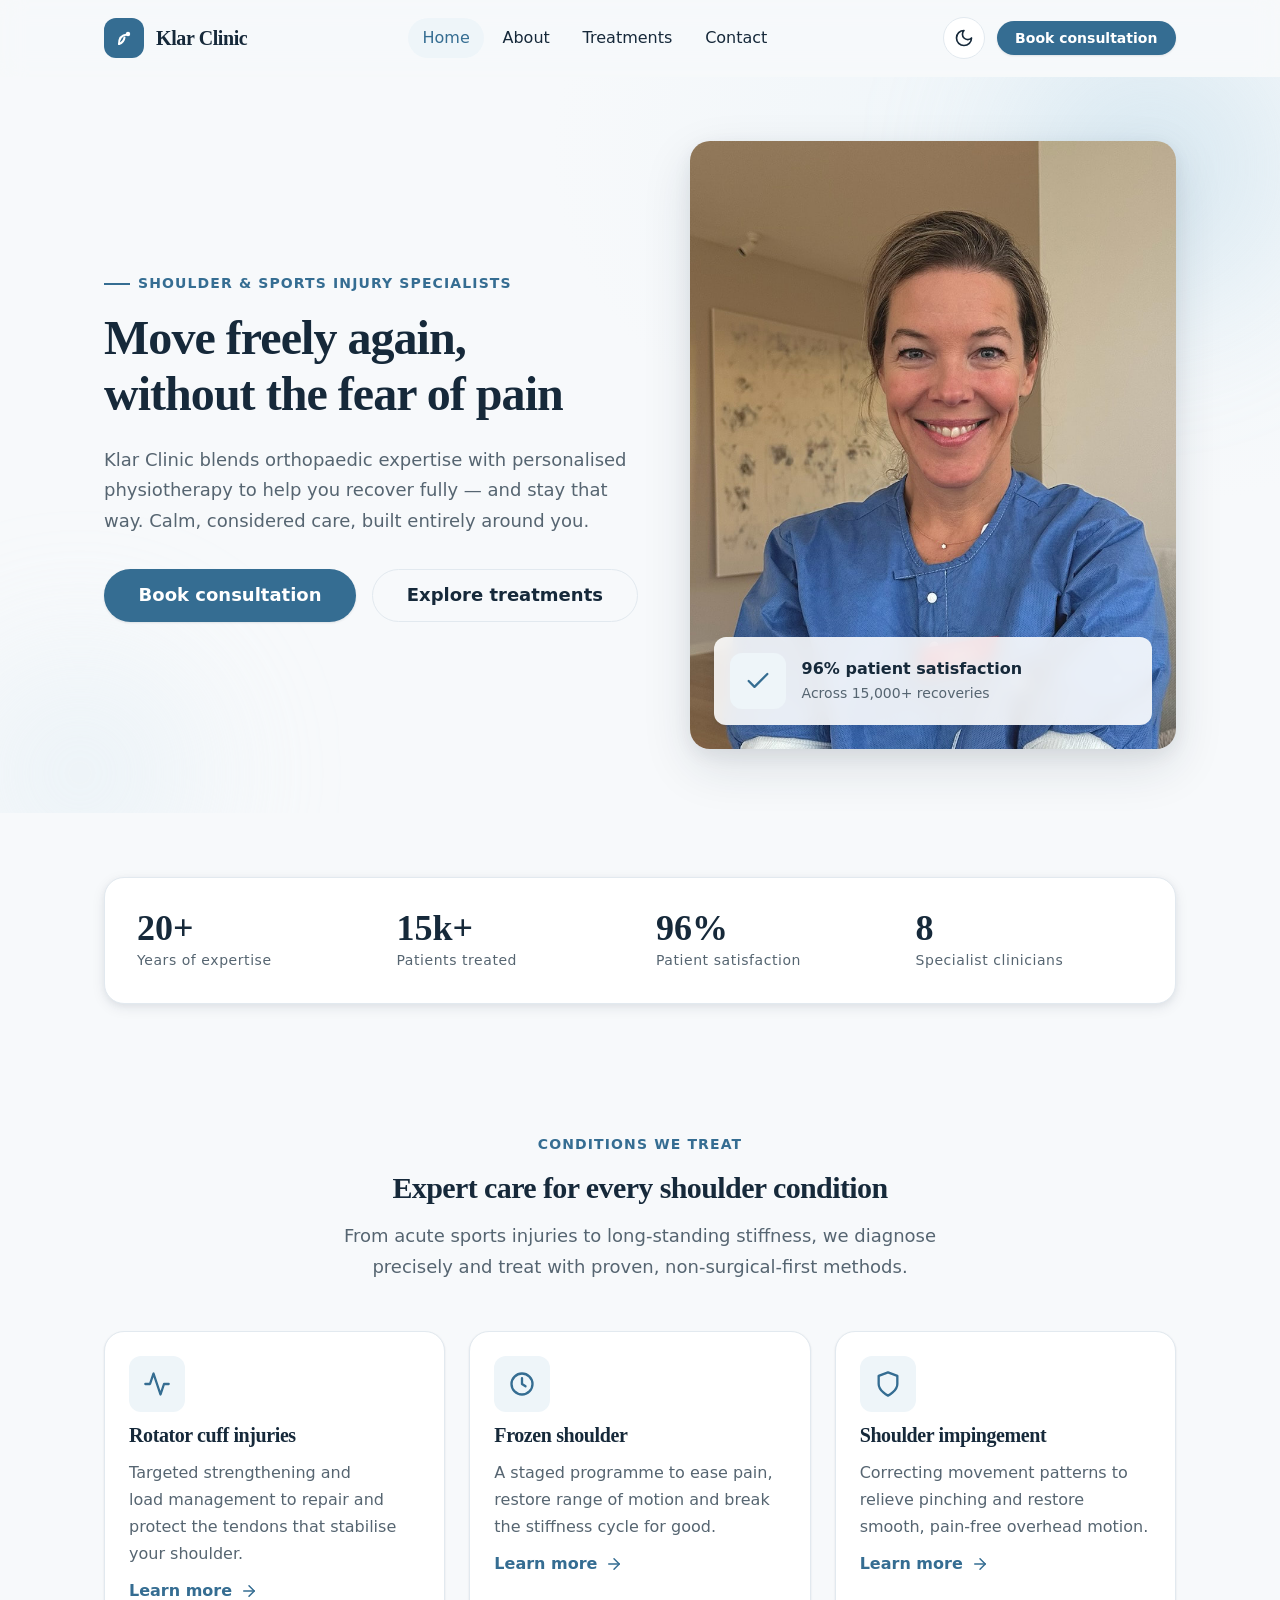
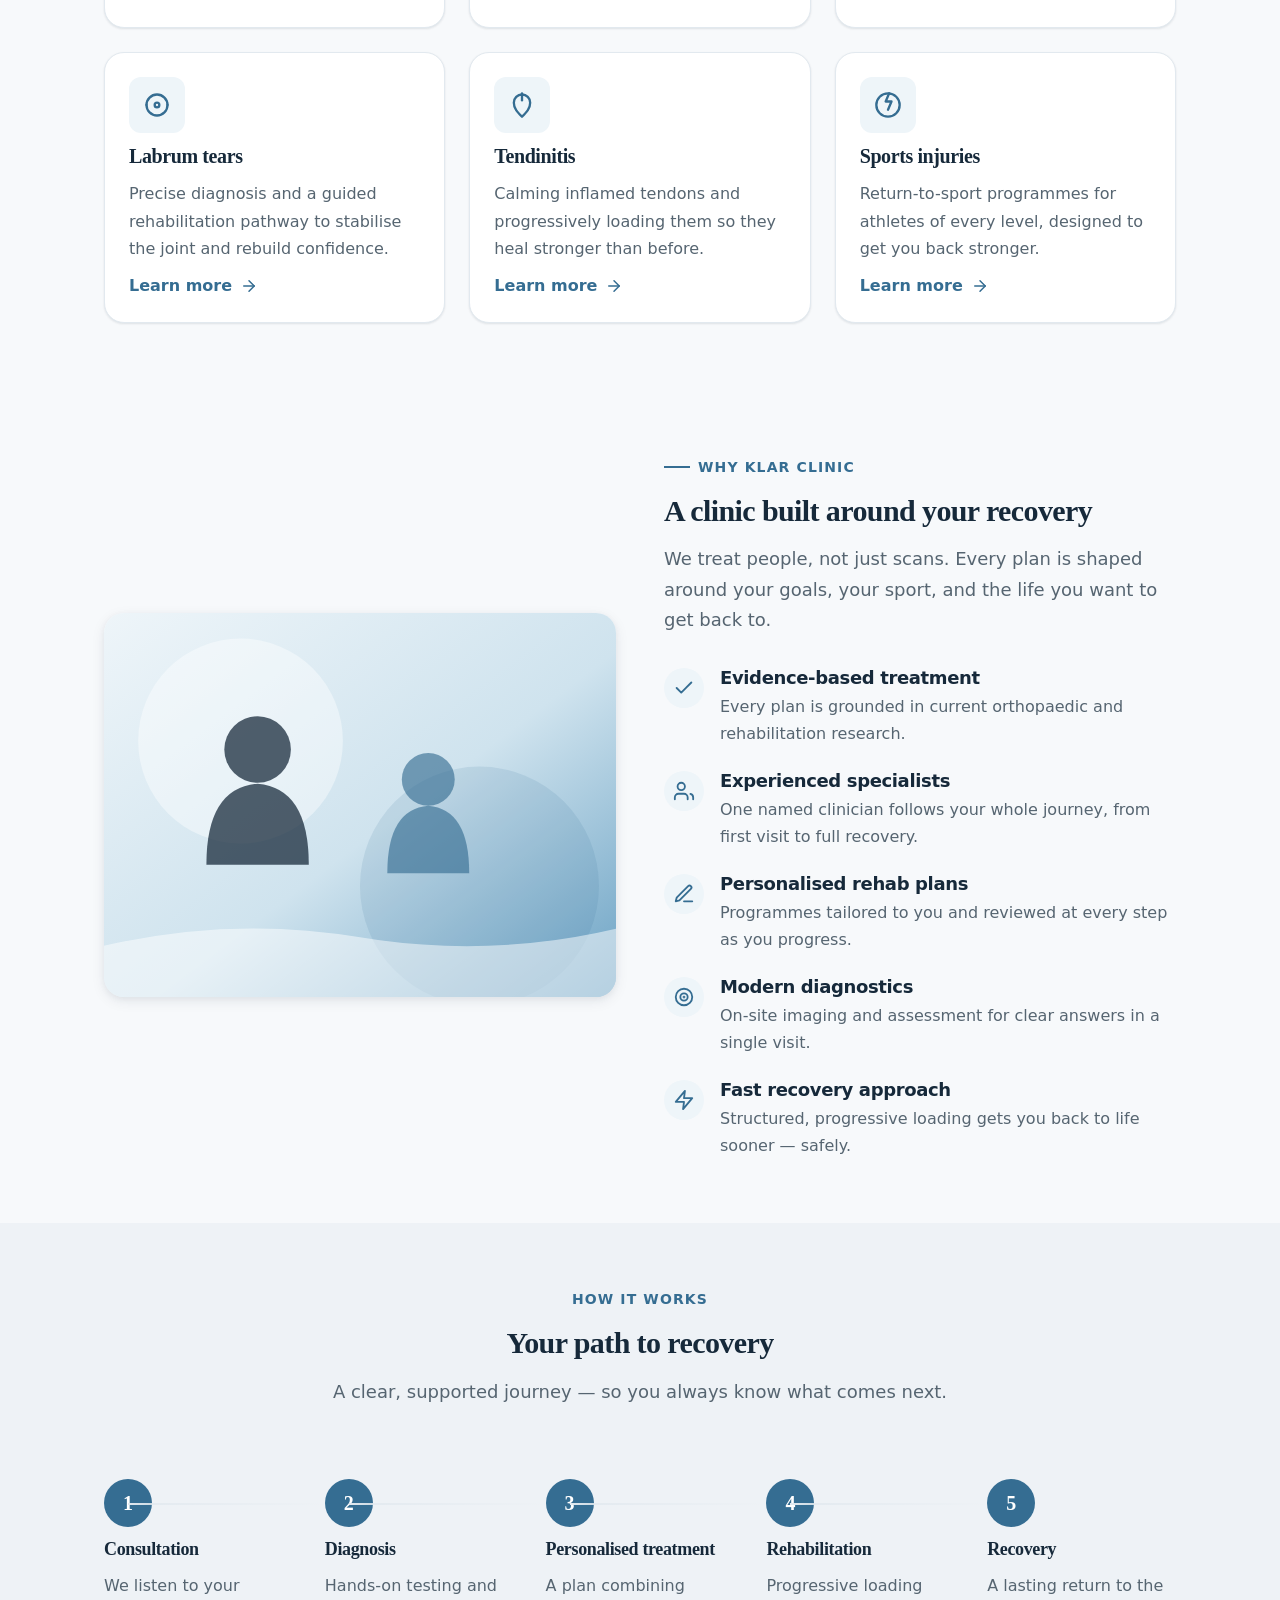
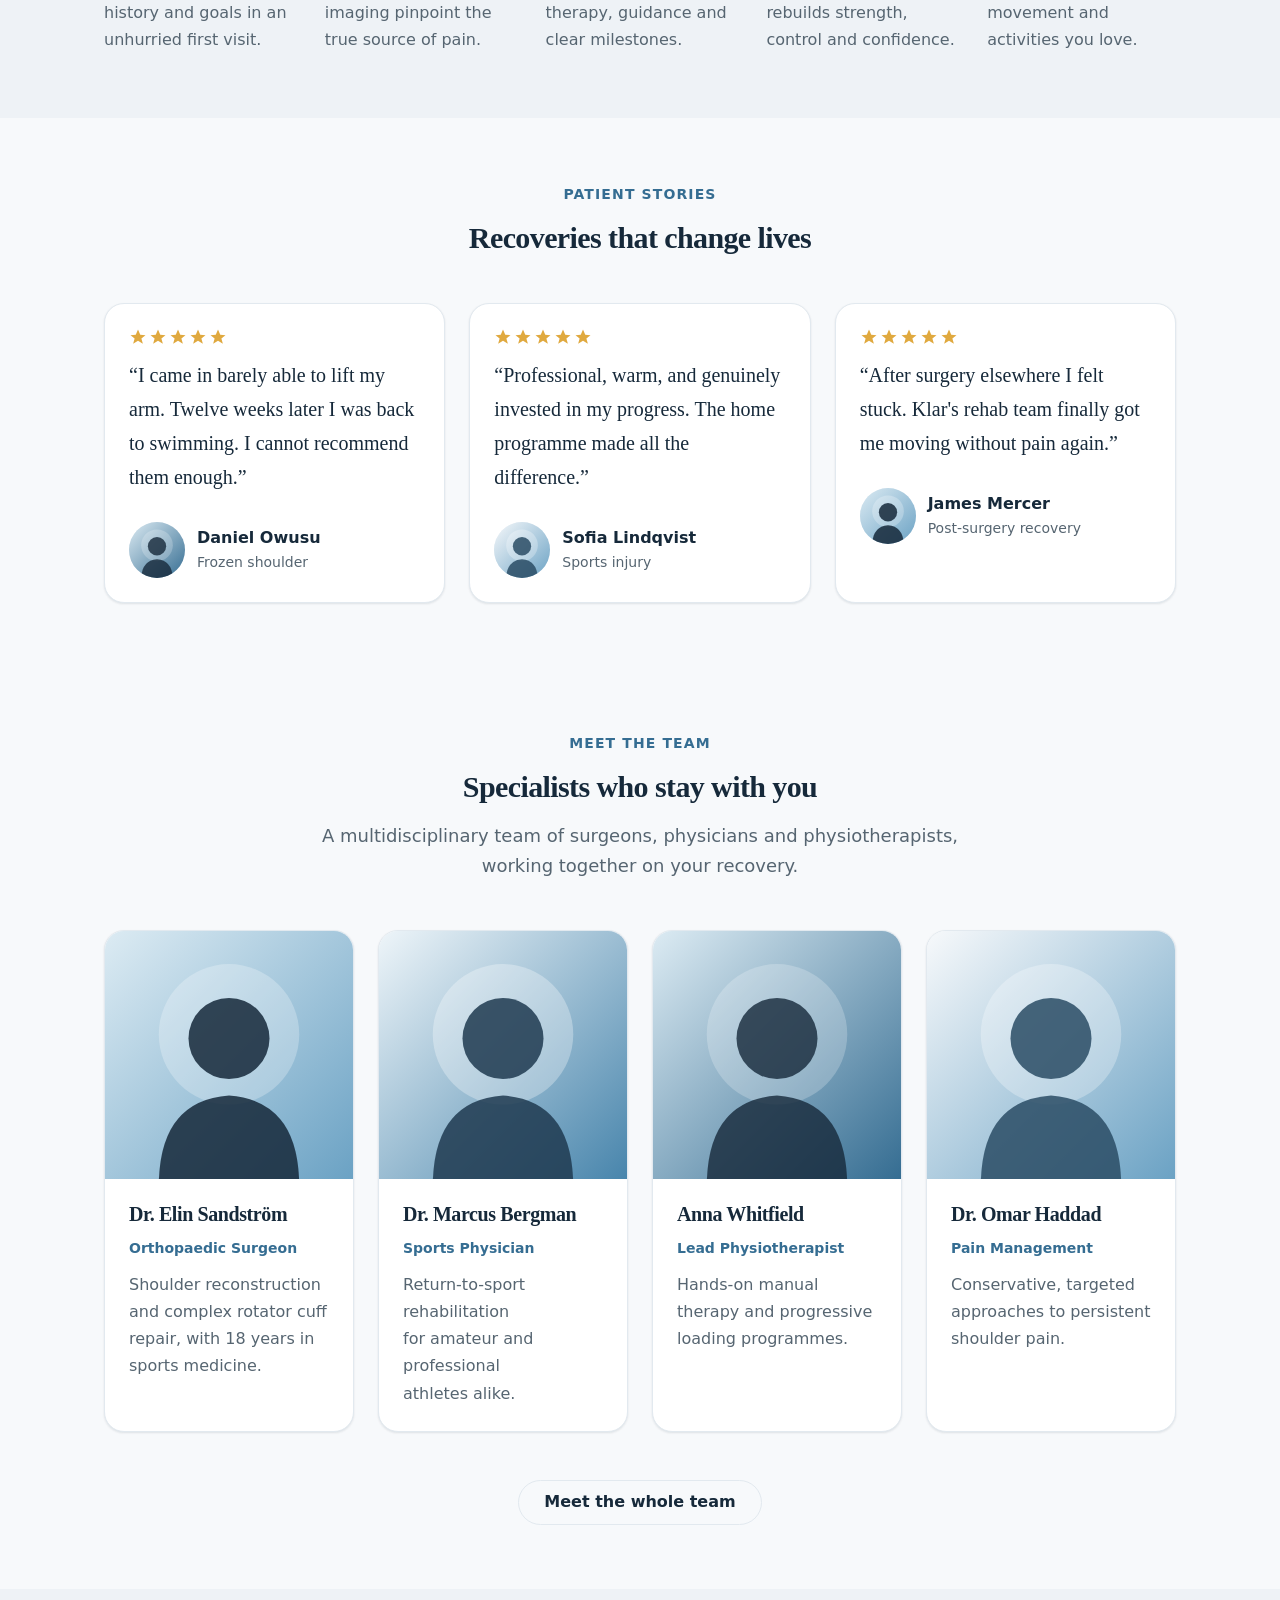
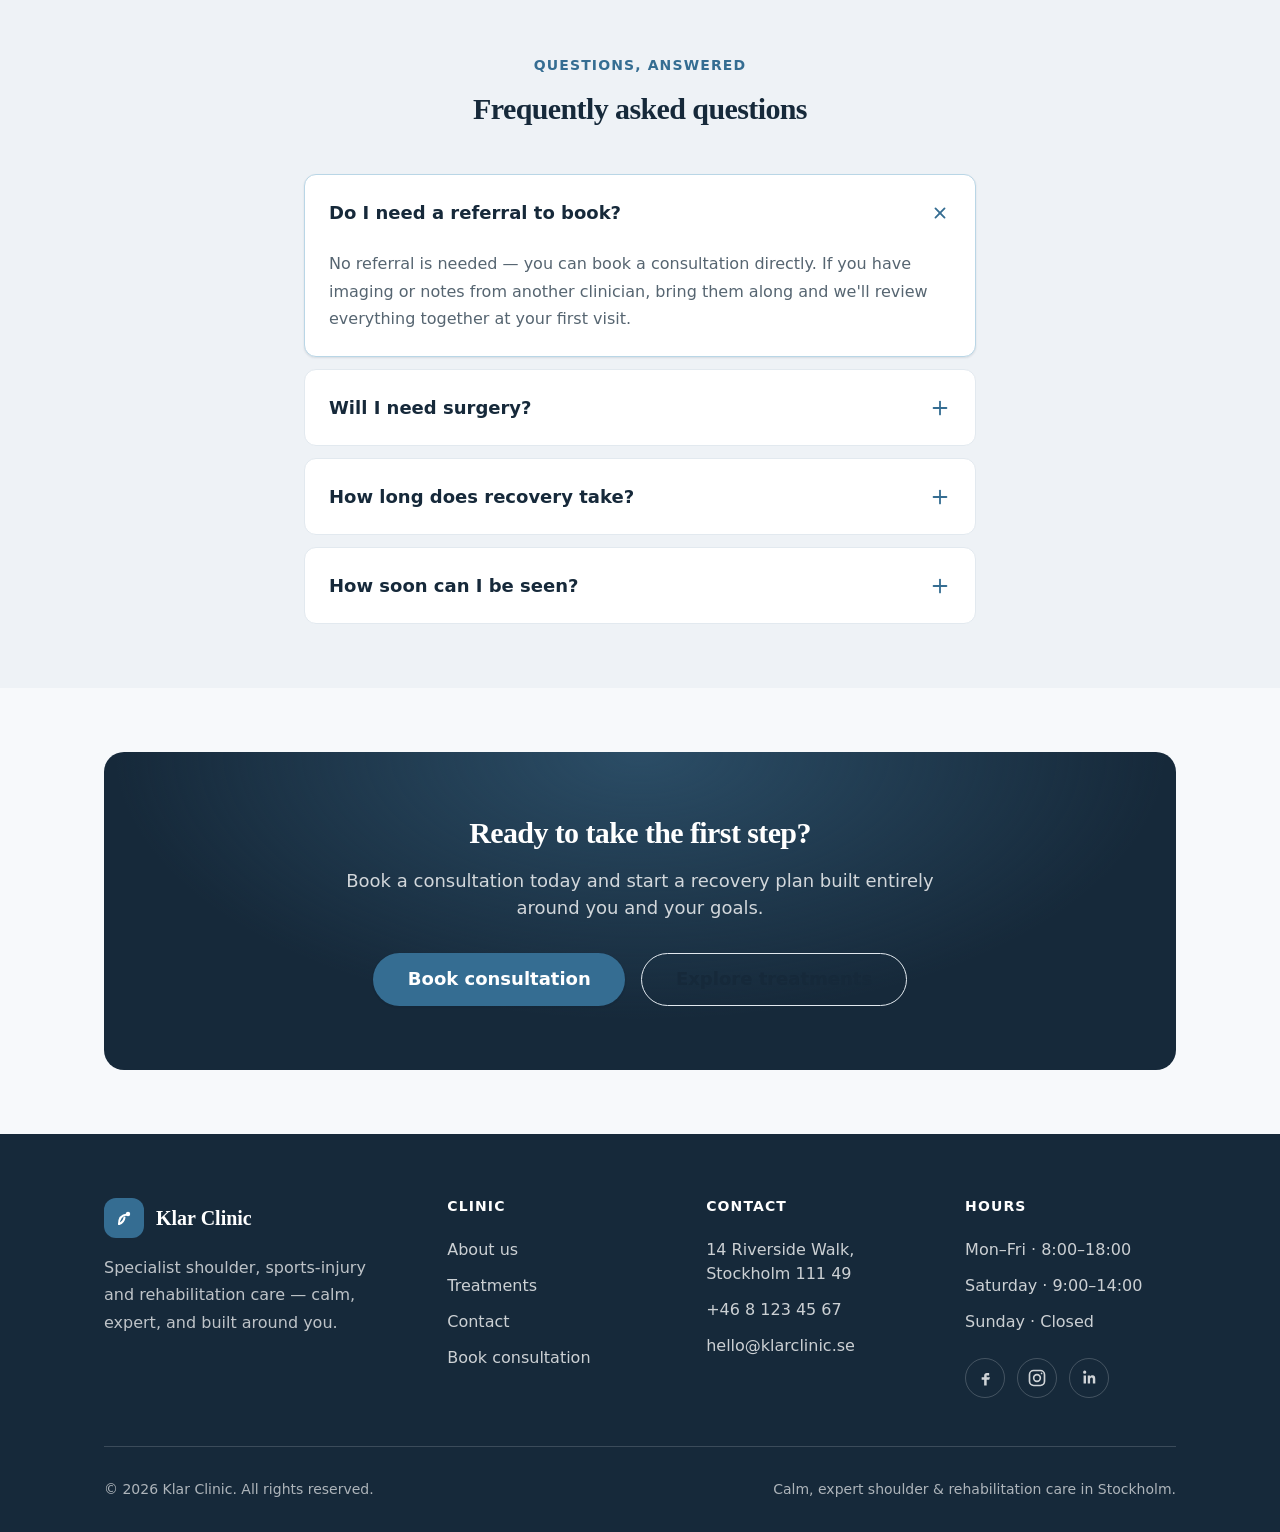
==== commit adde95cb: "Update content via Klar visual CMS" ====
--- a/index.html
+++ b/index.html
@@ -1,16 +1,13 @@
 <!DOCTYPE html>
 <html lang="en">
   <head>
-    <meta charset="UTF-8" />
-    <meta name="viewport" content="width=device-width, initial-scale=1.0" />
+    <meta charset="UTF-8">
+    <meta name="viewport" content="width=device-width, initial-scale=1.0">
     <title>Klar Clinic — Shoulder &amp; Sports Injury Rehabilitation</title>
-    <meta
-      name="description"
-      content="Klar Clinic is a specialist shoulder, sports-injury and rehabilitation clinic. Expert orthopaedic assessment, personalised physiotherapy and a calm, non-surgical-first approach to lasting recovery."
-    />
-    <meta name="theme-color" content="#356d92" />
-    <link rel="icon" type="image/svg+xml" href="assets/favicon.svg" />
-    <link rel="stylesheet" href="style.css" />
+    <meta name="description" content="Klar Clinic is a specialist shoulder, sports-injury and rehabilitation clinic. Expert orthopaedic assessment, personalised physiotherapy and a calm, non-surgical-first approach to lasting recovery.">
+    <meta name="theme-color" content="#356d92">
+    <link rel="icon" type="image/svg+xml" href="assets/favicon.svg">
+    <link rel="stylesheet" href="style.css">
     <!-- Set theme before first paint to avoid a flash of the light theme. -->
     <script>
       try {
@@ -23,17 +20,17 @@
     <a class="skip-link" href="#main">Skip to content</a>
 
     <!-- ===================== Site header ===================== -->
-    <header class="site-header" data-site-header>
+    <header class="site-header" data-site-header="">
       <div class="container">
         <div class="site-header__inner">
           <a class="brand" href="index.html" aria-label="Klar Clinic home">
             <span class="brand-mark" aria-hidden="true">
-              <svg viewBox="0 0 24 24" fill="none" stroke="currentColor" stroke-width="2" stroke-linecap="round" stroke-linejoin="round"><path d="M7 18c0-6 2.5-9 8-9.5" /><path d="M7 18c3-1 5-3 5.5-6.5" /><circle cx="16" cy="8" r="2.2" fill="currentColor" stroke="none" /></svg>
+              <svg viewBox="0 0 24 24" fill="none" stroke="currentColor" stroke-width="2" stroke-linecap="round" stroke-linejoin="round"><path d="M7 18c0-6 2.5-9 8-9.5"></path><path d="M7 18c3-1 5-3 5.5-6.5"></path><circle cx="16" cy="8" r="2.2" fill="currentColor" stroke="none"></circle></svg>
             </span>
             Klar Clinic
           </a>
 
-          <nav class="nav hidden lg:flex" data-nav aria-label="Primary">
+          <nav class="nav hidden lg:flex" data-nav="" aria-label="Primary">
             <ul class="nav-list">
               <li><a class="nav-link" href="index.html">Home</a></li>
               <li><a class="nav-link" href="about.html">About</a></li>
@@ -44,16 +41,16 @@
 
           <div class="nav-actions">
             <button class="icon-btn" type="button" aria-label="Toggle theme" title="Toggle light / dark">
-              <svg viewBox="0 0 24 24" fill="none" stroke="currentColor" stroke-width="2" stroke-linecap="round" stroke-linejoin="round" aria-hidden="true"><path d="M12 3a6 6 0 0 0 9 9 9 9 0 1 1-9-9Z" /></svg>
+              <svg viewBox="0 0 24 24" fill="none" stroke="currentColor" stroke-width="2" stroke-linecap="round" stroke-linejoin="round" aria-hidden="true"><path d="M12 3a6 6 0 0 0 9 9 9 9 0 1 1-9-9Z"></path></svg>
             </button>
             <a class="btn btn-primary btn-sm hidden lg:inline-flex" href="contact.html">Book consultation</a>
-            <button class="icon-btn nav-toggle lg:hidden" type="button" data-nav-toggle aria-expanded="false" aria-label="Open menu" aria-controls="mobile-menu">
-              <svg viewBox="0 0 24 24" fill="none" stroke="currentColor" stroke-width="2" stroke-linecap="round" stroke-linejoin="round" aria-hidden="true"><path d="M3 6h18M3 12h18M3 18h18" /></svg>
+            <button class="icon-btn nav-toggle lg:hidden" type="button" data-nav-toggle="" aria-expanded="false" aria-label="Open menu" aria-controls="mobile-menu">
+              <svg viewBox="0 0 24 24" fill="none" stroke="currentColor" stroke-width="2" stroke-linecap="round" stroke-linejoin="round" aria-hidden="true"><path d="M3 6h18M3 12h18M3 18h18"></path></svg>
             </button>
           </div>
         </div>
       </div>
-      <div class="mobile-menu" id="mobile-menu" data-mobile-menu>
+      <div class="mobile-menu" id="mobile-menu" data-mobile-menu="">
         <a class="nav-link" href="index.html">Home</a>
         <a class="nav-link" href="about.html">About</a>
         <a class="nav-link" href="treatments.html">Treatments</a>
@@ -81,9 +78,9 @@
               </div>
             </div>
             <div class="hero-media reveal">
-              <img src="assets/hero.svg" alt="A calm, light-filled clinical setting representing expert shoulder care" width="800" height="1000" />
+              <img src="/images/sophie-bergerheim_orig.jpg" alt="A calm, light-filled clinical setting representing expert shoulder care" width="800" height="1000">
               <div class="hero-floatcard">
-                <span class="icon-badge" aria-hidden="true"><svg viewBox="0 0 24 24" fill="none" stroke="currentColor" stroke-width="2" stroke-linecap="round" stroke-linejoin="round"><path d="M20 6 9 17l-5-5" /></svg></span>
+                <span class="icon-badge" aria-hidden="true"><svg viewBox="0 0 24 24" fill="none" stroke="currentColor" stroke-width="2" stroke-linecap="round" stroke-linejoin="round"><path d="M20 6 9 17l-5-5"></path></svg></span>
                 <span><b class="block">96% patient satisfaction</b><span class="text-sm text-muted-foreground">Across 15,000+ recoveries</span></span>
               </div>
             </div>
@@ -117,50 +114,50 @@
           <div class="grid grid-cols-1 md:grid-cols-2 lg:grid-cols-3 gap-6 reveal">
             <article class="card card--hover">
               <div class="card__body">
-                <span class="icon-badge" aria-hidden="true"><svg viewBox="0 0 24 24" fill="none" stroke="currentColor" stroke-width="2" stroke-linecap="round" stroke-linejoin="round"><path d="M22 12h-4l-3 9L9 3l-3 9H2" /></svg></span>
+                <span class="icon-badge" aria-hidden="true"><svg viewBox="0 0 24 24" fill="none" stroke="currentColor" stroke-width="2" stroke-linecap="round" stroke-linejoin="round"><path d="M22 12h-4l-3 9L9 3l-3 9H2"></path></svg></span>
                 <h3 class="card__title">Rotator cuff injuries</h3>
                 <p class="card__text">Targeted strengthening and load management to repair and protect the tendons that stabilise your shoulder.</p>
-                <a class="cta-link" href="treatments.html">Learn more <svg viewBox="0 0 24 24" width="18" height="18" fill="none" stroke="currentColor" stroke-width="2" stroke-linecap="round" stroke-linejoin="round" aria-hidden="true"><path d="M5 12h14" /><path d="m12 5 7 7-7 7" /></svg></a>
-              </div>
-            </article>
-            <article class="card card--hover">
-              <div class="card__body">
-                <span class="icon-badge" aria-hidden="true"><svg viewBox="0 0 24 24" fill="none" stroke="currentColor" stroke-width="2" stroke-linecap="round" stroke-linejoin="round"><circle cx="12" cy="12" r="9" /><path d="M12 7v5l3 2" /></svg></span>
+                <a class="cta-link" href="treatments.html">Learn more <svg viewBox="0 0 24 24" width="18" height="18" fill="none" stroke="currentColor" stroke-width="2" stroke-linecap="round" stroke-linejoin="round" aria-hidden="true"><path d="M5 12h14"></path><path d="m12 5 7 7-7 7"></path></svg></a>
+              </div>
+            </article>
+            <article class="card card--hover">
+              <div class="card__body">
+                <span class="icon-badge" aria-hidden="true"><svg viewBox="0 0 24 24" fill="none" stroke="currentColor" stroke-width="2" stroke-linecap="round" stroke-linejoin="round"><circle cx="12" cy="12" r="9"></circle><path d="M12 7v5l3 2"></path></svg></span>
                 <h3 class="card__title">Frozen shoulder</h3>
                 <p class="card__text">A staged programme to ease pain, restore range of motion and break the stiffness cycle for good.</p>
-                <a class="cta-link" href="treatments.html">Learn more <svg viewBox="0 0 24 24" width="18" height="18" fill="none" stroke="currentColor" stroke-width="2" stroke-linecap="round" stroke-linejoin="round" aria-hidden="true"><path d="M5 12h14" /><path d="m12 5 7 7-7 7" /></svg></a>
-              </div>
-            </article>
-            <article class="card card--hover">
-              <div class="card__body">
-                <span class="icon-badge" aria-hidden="true"><svg viewBox="0 0 24 24" fill="none" stroke="currentColor" stroke-width="2" stroke-linecap="round" stroke-linejoin="round"><path d="M12 22s8-4 8-10V5l-8-3-8 3v7c0 6 8 10 8 10Z" /></svg></span>
+                <a class="cta-link" href="treatments.html">Learn more <svg viewBox="0 0 24 24" width="18" height="18" fill="none" stroke="currentColor" stroke-width="2" stroke-linecap="round" stroke-linejoin="round" aria-hidden="true"><path d="M5 12h14"></path><path d="m12 5 7 7-7 7"></path></svg></a>
+              </div>
+            </article>
+            <article class="card card--hover">
+              <div class="card__body">
+                <span class="icon-badge" aria-hidden="true"><svg viewBox="0 0 24 24" fill="none" stroke="currentColor" stroke-width="2" stroke-linecap="round" stroke-linejoin="round"><path d="M12 22s8-4 8-10V5l-8-3-8 3v7c0 6 8 10 8 10Z"></path></svg></span>
                 <h3 class="card__title">Shoulder impingement</h3>
                 <p class="card__text">Correcting movement patterns to relieve pinching and restore smooth, pain-free overhead motion.</p>
-                <a class="cta-link" href="treatments.html">Learn more <svg viewBox="0 0 24 24" width="18" height="18" fill="none" stroke="currentColor" stroke-width="2" stroke-linecap="round" stroke-linejoin="round" aria-hidden="true"><path d="M5 12h14" /><path d="m12 5 7 7-7 7" /></svg></a>
-              </div>
-            </article>
-            <article class="card card--hover">
-              <div class="card__body">
-                <span class="icon-badge" aria-hidden="true"><svg viewBox="0 0 24 24" fill="none" stroke="currentColor" stroke-width="2" stroke-linecap="round" stroke-linejoin="round"><path d="M3 12a9 9 0 0 1 9-9 9 9 0 0 1 9 9" /><path d="M3 12a9 9 0 0 0 9 9 9 9 0 0 0 9-9" /><circle cx="12" cy="12" r="2" /></svg></span>
+                <a class="cta-link" href="treatments.html">Learn more <svg viewBox="0 0 24 24" width="18" height="18" fill="none" stroke="currentColor" stroke-width="2" stroke-linecap="round" stroke-linejoin="round" aria-hidden="true"><path d="M5 12h14"></path><path d="m12 5 7 7-7 7"></path></svg></a>
+              </div>
+            </article>
+            <article class="card card--hover">
+              <div class="card__body">
+                <span class="icon-badge" aria-hidden="true"><svg viewBox="0 0 24 24" fill="none" stroke="currentColor" stroke-width="2" stroke-linecap="round" stroke-linejoin="round"><path d="M3 12a9 9 0 0 1 9-9 9 9 0 0 1 9 9"></path><path d="M3 12a9 9 0 0 0 9 9 9 9 0 0 0 9-9"></path><circle cx="12" cy="12" r="2"></circle></svg></span>
                 <h3 class="card__title">Labrum tears</h3>
                 <p class="card__text">Precise diagnosis and a guided rehabilitation pathway to stabilise the joint and rebuild confidence.</p>
-                <a class="cta-link" href="treatments.html">Learn more <svg viewBox="0 0 24 24" width="18" height="18" fill="none" stroke="currentColor" stroke-width="2" stroke-linecap="round" stroke-linejoin="round" aria-hidden="true"><path d="M5 12h14" /><path d="m12 5 7 7-7 7" /></svg></a>
-              </div>
-            </article>
-            <article class="card card--hover">
-              <div class="card__body">
-                <span class="icon-badge" aria-hidden="true"><svg viewBox="0 0 24 24" fill="none" stroke="currentColor" stroke-width="2" stroke-linecap="round" stroke-linejoin="round"><path d="M12 2v6" /><path d="M5 10c0 5 3 8 7 12 4-4 7-7 7-12a7 7 0 0 0-14 0Z" /></svg></span>
+                <a class="cta-link" href="treatments.html">Learn more <svg viewBox="0 0 24 24" width="18" height="18" fill="none" stroke="currentColor" stroke-width="2" stroke-linecap="round" stroke-linejoin="round" aria-hidden="true"><path d="M5 12h14"></path><path d="m12 5 7 7-7 7"></path></svg></a>
+              </div>
+            </article>
+            <article class="card card--hover">
+              <div class="card__body">
+                <span class="icon-badge" aria-hidden="true"><svg viewBox="0 0 24 24" fill="none" stroke="currentColor" stroke-width="2" stroke-linecap="round" stroke-linejoin="round"><path d="M12 2v6"></path><path d="M5 10c0 5 3 8 7 12 4-4 7-7 7-12a7 7 0 0 0-14 0Z"></path></svg></span>
                 <h3 class="card__title">Tendinitis</h3>
                 <p class="card__text">Calming inflamed tendons and progressively loading them so they heal stronger than before.</p>
-                <a class="cta-link" href="treatments.html">Learn more <svg viewBox="0 0 24 24" width="18" height="18" fill="none" stroke="currentColor" stroke-width="2" stroke-linecap="round" stroke-linejoin="round" aria-hidden="true"><path d="M5 12h14" /><path d="m12 5 7 7-7 7" /></svg></a>
-              </div>
-            </article>
-            <article class="card card--hover">
-              <div class="card__body">
-                <span class="icon-badge" aria-hidden="true"><svg viewBox="0 0 24 24" fill="none" stroke="currentColor" stroke-width="2" stroke-linecap="round" stroke-linejoin="round"><path d="m13 2-3 7h5l-3 7" /><circle cx="12" cy="12" r="10" /></svg></span>
+                <a class="cta-link" href="treatments.html">Learn more <svg viewBox="0 0 24 24" width="18" height="18" fill="none" stroke="currentColor" stroke-width="2" stroke-linecap="round" stroke-linejoin="round" aria-hidden="true"><path d="M5 12h14"></path><path d="m12 5 7 7-7 7"></path></svg></a>
+              </div>
+            </article>
+            <article class="card card--hover">
+              <div class="card__body">
+                <span class="icon-badge" aria-hidden="true"><svg viewBox="0 0 24 24" fill="none" stroke="currentColor" stroke-width="2" stroke-linecap="round" stroke-linejoin="round"><path d="m13 2-3 7h5l-3 7"></path><circle cx="12" cy="12" r="10"></circle></svg></span>
                 <h3 class="card__title">Sports injuries</h3>
                 <p class="card__text">Return-to-sport programmes for athletes of every level, designed to get you back stronger.</p>
-                <a class="cta-link" href="treatments.html">Learn more <svg viewBox="0 0 24 24" width="18" height="18" fill="none" stroke="currentColor" stroke-width="2" stroke-linecap="round" stroke-linejoin="round" aria-hidden="true"><path d="M5 12h14" /><path d="m12 5 7 7-7 7" /></svg></a>
+                <a class="cta-link" href="treatments.html">Learn more <svg viewBox="0 0 24 24" width="18" height="18" fill="none" stroke="currentColor" stroke-width="2" stroke-linecap="round" stroke-linejoin="round" aria-hidden="true"><path d="M5 12h14"></path><path d="m12 5 7 7-7 7"></path></svg></a>
               </div>
             </article>
           </div>
@@ -171,30 +168,30 @@
       <section class="section">
         <div class="container">
           <div class="split">
-            <div class="split-media reveal"><img src="assets/consult.svg" alt="A Klar Clinic specialist reviewing a personalised treatment plan with a patient" loading="lazy" width="800" height="600" /></div>
+            <div class="split-media reveal"><img src="assets/consult.svg" alt="A Klar Clinic specialist reviewing a personalised treatment plan with a patient" loading="lazy" width="800" height="600"></div>
             <div class="reveal">
               <span class="eyebrow">Why Klar Clinic</span>
               <h2 class="section-title">A clinic built around your recovery</h2>
               <p class="section-lead mb-8">We treat people, not just scans. Every plan is shaped around your goals, your sport, and the life you want to get back to.</p>
               <div class="flex flex-col gap-6">
                 <div class="feature">
-                  <span class="feature__icon" aria-hidden="true"><svg viewBox="0 0 24 24" fill="none" stroke="currentColor" stroke-width="2" stroke-linecap="round" stroke-linejoin="round"><path d="M20 6 9 17l-5-5" /></svg></span>
+                  <span class="feature__icon" aria-hidden="true"><svg viewBox="0 0 24 24" fill="none" stroke="currentColor" stroke-width="2" stroke-linecap="round" stroke-linejoin="round"><path d="M20 6 9 17l-5-5"></path></svg></span>
                   <div><h3 class="feature__title">Evidence-based treatment</h3><p class="feature__text">Every plan is grounded in current orthopaedic and rehabilitation research.</p></div>
                 </div>
                 <div class="feature">
-                  <span class="feature__icon" aria-hidden="true"><svg viewBox="0 0 24 24" fill="none" stroke="currentColor" stroke-width="2" stroke-linecap="round" stroke-linejoin="round"><path d="M16 21v-2a4 4 0 0 0-4-4H6a4 4 0 0 0-4 4v2" /><circle cx="9" cy="7" r="4" /><path d="M22 21v-2a4 4 0 0 0-3-3.87" /></svg></span>
+                  <span class="feature__icon" aria-hidden="true"><svg viewBox="0 0 24 24" fill="none" stroke="currentColor" stroke-width="2" stroke-linecap="round" stroke-linejoin="round"><path d="M16 21v-2a4 4 0 0 0-4-4H6a4 4 0 0 0-4 4v2"></path><circle cx="9" cy="7" r="4"></circle><path d="M22 21v-2a4 4 0 0 0-3-3.87"></path></svg></span>
                   <div><h3 class="feature__title">Experienced specialists</h3><p class="feature__text">One named clinician follows your whole journey, from first visit to full recovery.</p></div>
                 </div>
                 <div class="feature">
-                  <span class="feature__icon" aria-hidden="true"><svg viewBox="0 0 24 24" fill="none" stroke="currentColor" stroke-width="2" stroke-linecap="round" stroke-linejoin="round"><path d="M12 20h9" /><path d="M16.5 3.5a2.1 2.1 0 0 1 3 3L7 19l-4 1 1-4Z" /></svg></span>
+                  <span class="feature__icon" aria-hidden="true"><svg viewBox="0 0 24 24" fill="none" stroke="currentColor" stroke-width="2" stroke-linecap="round" stroke-linejoin="round"><path d="M12 20h9"></path><path d="M16.5 3.5a2.1 2.1 0 0 1 3 3L7 19l-4 1 1-4Z"></path></svg></span>
                   <div><h3 class="feature__title">Personalised rehab plans</h3><p class="feature__text">Programmes tailored to you and reviewed at every step as you progress.</p></div>
                 </div>
                 <div class="feature">
-                  <span class="feature__icon" aria-hidden="true"><svg viewBox="0 0 24 24" fill="none" stroke="currentColor" stroke-width="2" stroke-linecap="round" stroke-linejoin="round"><circle cx="12" cy="12" r="9" /><circle cx="12" cy="12" r="4" /><circle cx="12" cy="12" r="0.5" fill="currentColor" /></svg></span>
+                  <span class="feature__icon" aria-hidden="true"><svg viewBox="0 0 24 24" fill="none" stroke="currentColor" stroke-width="2" stroke-linecap="round" stroke-linejoin="round"><circle cx="12" cy="12" r="9"></circle><circle cx="12" cy="12" r="4"></circle><circle cx="12" cy="12" r="0.5" fill="currentColor"></circle></svg></span>
                   <div><h3 class="feature__title">Modern diagnostics</h3><p class="feature__text">On-site imaging and assessment for clear answers in a single visit.</p></div>
                 </div>
                 <div class="feature">
-                  <span class="feature__icon" aria-hidden="true"><svg viewBox="0 0 24 24" fill="none" stroke="currentColor" stroke-width="2" stroke-linecap="round" stroke-linejoin="round"><path d="M13 2 3 14h9l-1 8 10-12h-9l1-8Z" /></svg></span>
+                  <span class="feature__icon" aria-hidden="true"><svg viewBox="0 0 24 24" fill="none" stroke="currentColor" stroke-width="2" stroke-linecap="round" stroke-linejoin="round"><path d="M13 2 3 14h9l-1 8 10-12h-9l1-8Z"></path></svg></span>
                   <div><h3 class="feature__title">Fast recovery approach</h3><p class="feature__text">Structured, progressive loading gets you back to life sooner — safely.</p></div>
                 </div>
               </div>
@@ -231,23 +228,23 @@
           <div class="grid grid-cols-1 md:grid-cols-3 gap-6 reveal">
             <figure class="card">
               <div class="card__body">
-                <span class="quote-stars" role="img" aria-label="5 out of 5 stars"><svg viewBox="0 0 24 24" width="18" height="18" fill="currentColor" aria-hidden="true"><path d="M12 2 15 9l7 .5-5.5 4.5 2 7-6.5-4-6.5 4 2-7L2 9.5 9 9Z" /></svg><svg viewBox="0 0 24 24" width="18" height="18" fill="currentColor" aria-hidden="true"><path d="M12 2 15 9l7 .5-5.5 4.5 2 7-6.5-4-6.5 4 2-7L2 9.5 9 9Z" /></svg><svg viewBox="0 0 24 24" width="18" height="18" fill="currentColor" aria-hidden="true"><path d="M12 2 15 9l7 .5-5.5 4.5 2 7-6.5-4-6.5 4 2-7L2 9.5 9 9Z" /></svg><svg viewBox="0 0 24 24" width="18" height="18" fill="currentColor" aria-hidden="true"><path d="M12 2 15 9l7 .5-5.5 4.5 2 7-6.5-4-6.5 4 2-7L2 9.5 9 9Z" /></svg><svg viewBox="0 0 24 24" width="18" height="18" fill="currentColor" aria-hidden="true"><path d="M12 2 15 9l7 .5-5.5 4.5 2 7-6.5-4-6.5 4 2-7L2 9.5 9 9Z" /></svg></span>
+                <span class="quote-stars" role="img" aria-label="5 out of 5 stars"><svg viewBox="0 0 24 24" width="18" height="18" fill="currentColor" aria-hidden="true"><path d="M12 2 15 9l7 .5-5.5 4.5 2 7-6.5-4-6.5 4 2-7L2 9.5 9 9Z"></path></svg><svg viewBox="0 0 24 24" width="18" height="18" fill="currentColor" aria-hidden="true"><path d="M12 2 15 9l7 .5-5.5 4.5 2 7-6.5-4-6.5 4 2-7L2 9.5 9 9Z"></path></svg><svg viewBox="0 0 24 24" width="18" height="18" fill="currentColor" aria-hidden="true"><path d="M12 2 15 9l7 .5-5.5 4.5 2 7-6.5-4-6.5 4 2-7L2 9.5 9 9Z"></path></svg><svg viewBox="0 0 24 24" width="18" height="18" fill="currentColor" aria-hidden="true"><path d="M12 2 15 9l7 .5-5.5 4.5 2 7-6.5-4-6.5 4 2-7L2 9.5 9 9Z"></path></svg><svg viewBox="0 0 24 24" width="18" height="18" fill="currentColor" aria-hidden="true"><path d="M12 2 15 9l7 .5-5.5 4.5 2 7-6.5-4-6.5 4 2-7L2 9.5 9 9Z"></path></svg></span>
                 <blockquote class="quote">“I came in barely able to lift my arm. Twelve weeks later I was back to swimming. I cannot recommend them enough.”</blockquote>
-                <figcaption class="flex items-center gap-3 mt-4"><img class="avatar" src="assets/portrait-3.svg" alt="" loading="lazy" width="56" height="56" /><span><b class="block">Daniel Owusu</b><span class="text-sm text-muted-foreground">Frozen shoulder</span></span></figcaption>
+                <figcaption class="flex items-center gap-3 mt-4"><img class="avatar" src="assets/portrait-3.svg" alt="" loading="lazy" width="56" height="56"><span><b class="block">Daniel Owusu</b><span class="text-sm text-muted-foreground">Frozen shoulder</span></span></figcaption>
               </div>
             </figure>
             <figure class="card">
               <div class="card__body">
-                <span class="quote-stars" role="img" aria-label="5 out of 5 stars"><svg viewBox="0 0 24 24" width="18" height="18" fill="currentColor" aria-hidden="true"><path d="M12 2 15 9l7 .5-5.5 4.5 2 7-6.5-4-6.5 4 2-7L2 9.5 9 9Z" /></svg><svg viewBox="0 0 24 24" width="18" height="18" fill="currentColor" aria-hidden="true"><path d="M12 2 15 9l7 .5-5.5 4.5 2 7-6.5-4-6.5 4 2-7L2 9.5 9 9Z" /></svg><svg viewBox="0 0 24 24" width="18" height="18" fill="currentColor" aria-hidden="true"><path d="M12 2 15 9l7 .5-5.5 4.5 2 7-6.5-4-6.5 4 2-7L2 9.5 9 9Z" /></svg><svg viewBox="0 0 24 24" width="18" height="18" fill="currentColor" aria-hidden="true"><path d="M12 2 15 9l7 .5-5.5 4.5 2 7-6.5-4-6.5 4 2-7L2 9.5 9 9Z" /></svg><svg viewBox="0 0 24 24" width="18" height="18" fill="currentColor" aria-hidden="true"><path d="M12 2 15 9l7 .5-5.5 4.5 2 7-6.5-4-6.5 4 2-7L2 9.5 9 9Z" /></svg></span>
+                <span class="quote-stars" role="img" aria-label="5 out of 5 stars"><svg viewBox="0 0 24 24" width="18" height="18" fill="currentColor" aria-hidden="true"><path d="M12 2 15 9l7 .5-5.5 4.5 2 7-6.5-4-6.5 4 2-7L2 9.5 9 9Z"></path></svg><svg viewBox="0 0 24 24" width="18" height="18" fill="currentColor" aria-hidden="true"><path d="M12 2 15 9l7 .5-5.5 4.5 2 7-6.5-4-6.5 4 2-7L2 9.5 9 9Z"></path></svg><svg viewBox="0 0 24 24" width="18" height="18" fill="currentColor" aria-hidden="true"><path d="M12 2 15 9l7 .5-5.5 4.5 2 7-6.5-4-6.5 4 2-7L2 9.5 9 9Z"></path></svg><svg viewBox="0 0 24 24" width="18" height="18" fill="currentColor" aria-hidden="true"><path d="M12 2 15 9l7 .5-5.5 4.5 2 7-6.5-4-6.5 4 2-7L2 9.5 9 9Z"></path></svg><svg viewBox="0 0 24 24" width="18" height="18" fill="currentColor" aria-hidden="true"><path d="M12 2 15 9l7 .5-5.5 4.5 2 7-6.5-4-6.5 4 2-7L2 9.5 9 9Z"></path></svg></span>
                 <blockquote class="quote">“Professional, warm, and genuinely invested in my progress. The home programme made all the difference.”</blockquote>
-                <figcaption class="flex items-center gap-3 mt-4"><img class="avatar" src="assets/portrait-4.svg" alt="" loading="lazy" width="56" height="56" /><span><b class="block">Sofia Lindqvist</b><span class="text-sm text-muted-foreground">Sports injury</span></span></figcaption>
+                <figcaption class="flex items-center gap-3 mt-4"><img class="avatar" src="assets/portrait-4.svg" alt="" loading="lazy" width="56" height="56"><span><b class="block">Sofia Lindqvist</b><span class="text-sm text-muted-foreground">Sports injury</span></span></figcaption>
               </div>
             </figure>
             <figure class="card">
               <div class="card__body">
-                <span class="quote-stars" role="img" aria-label="5 out of 5 stars"><svg viewBox="0 0 24 24" width="18" height="18" fill="currentColor" aria-hidden="true"><path d="M12 2 15 9l7 .5-5.5 4.5 2 7-6.5-4-6.5 4 2-7L2 9.5 9 9Z" /></svg><svg viewBox="0 0 24 24" width="18" height="18" fill="currentColor" aria-hidden="true"><path d="M12 2 15 9l7 .5-5.5 4.5 2 7-6.5-4-6.5 4 2-7L2 9.5 9 9Z" /></svg><svg viewBox="0 0 24 24" width="18" height="18" fill="currentColor" aria-hidden="true"><path d="M12 2 15 9l7 .5-5.5 4.5 2 7-6.5-4-6.5 4 2-7L2 9.5 9 9Z" /></svg><svg viewBox="0 0 24 24" width="18" height="18" fill="currentColor" aria-hidden="true"><path d="M12 2 15 9l7 .5-5.5 4.5 2 7-6.5-4-6.5 4 2-7L2 9.5 9 9Z" /></svg><svg viewBox="0 0 24 24" width="18" height="18" fill="currentColor" aria-hidden="true"><path d="M12 2 15 9l7 .5-5.5 4.5 2 7-6.5-4-6.5 4 2-7L2 9.5 9 9Z" /></svg></span>
+                <span class="quote-stars" role="img" aria-label="5 out of 5 stars"><svg viewBox="0 0 24 24" width="18" height="18" fill="currentColor" aria-hidden="true"><path d="M12 2 15 9l7 .5-5.5 4.5 2 7-6.5-4-6.5 4 2-7L2 9.5 9 9Z"></path></svg><svg viewBox="0 0 24 24" width="18" height="18" fill="currentColor" aria-hidden="true"><path d="M12 2 15 9l7 .5-5.5 4.5 2 7-6.5-4-6.5 4 2-7L2 9.5 9 9Z"></path></svg><svg viewBox="0 0 24 24" width="18" height="18" fill="currentColor" aria-hidden="true"><path d="M12 2 15 9l7 .5-5.5 4.5 2 7-6.5-4-6.5 4 2-7L2 9.5 9 9Z"></path></svg><svg viewBox="0 0 24 24" width="18" height="18" fill="currentColor" aria-hidden="true"><path d="M12 2 15 9l7 .5-5.5 4.5 2 7-6.5-4-6.5 4 2-7L2 9.5 9 9Z"></path></svg><svg viewBox="0 0 24 24" width="18" height="18" fill="currentColor" aria-hidden="true"><path d="M12 2 15 9l7 .5-5.5 4.5 2 7-6.5-4-6.5 4 2-7L2 9.5 9 9Z"></path></svg></span>
                 <blockquote class="quote">“After surgery elsewhere I felt stuck. Klar's rehab team finally got me moving without pain again.”</blockquote>
-                <figcaption class="flex items-center gap-3 mt-4"><img class="avatar" src="assets/portrait-1.svg" alt="" loading="lazy" width="56" height="56" /><span><b class="block">James Mercer</b><span class="text-sm text-muted-foreground">Post-surgery recovery</span></span></figcaption>
+                <figcaption class="flex items-center gap-3 mt-4"><img class="avatar" src="assets/portrait-1.svg" alt="" loading="lazy" width="56" height="56"><span><b class="block">James Mercer</b><span class="text-sm text-muted-foreground">Post-surgery recovery</span></span></figcaption>
               </div>
             </figure>
           </div>
@@ -263,10 +260,10 @@
             <p class="section-lead">A multidisciplinary team of surgeons, physicians and physiotherapists, working together on your recovery.</p>
           </div>
           <div class="grid grid-cols-1 sm:grid-cols-2 lg:grid-cols-4 gap-6 reveal">
-            <article class="card card--hover"><div class="card__media aspect-square"><img src="assets/portrait-1.svg" alt="Portrait of Dr. Elin Sandström" loading="lazy" width="400" height="400" /></div><div class="card__body"><h3 class="card__title">Dr. Elin Sandström</h3><p class="text-primary font-semibold text-sm">Orthopaedic Surgeon</p><p class="card__text">Shoulder reconstruction and complex rotator cuff repair, with 18 years in sports medicine.</p></div></article>
-            <article class="card card--hover"><div class="card__media aspect-square"><img src="assets/portrait-2.svg" alt="Portrait of Dr. Marcus Bergman" loading="lazy" width="400" height="400" /></div><div class="card__body"><h3 class="card__title">Dr. Marcus Bergman</h3><p class="text-primary font-semibold text-sm">Sports Physician</p><p class="card__text">Return-to-sport rehabilitation for amateur and professional athletes alike.</p></div></article>
-            <article class="card card--hover"><div class="card__media aspect-square"><img src="assets/portrait-3.svg" alt="Portrait of Anna Whitfield" loading="lazy" width="400" height="400" /></div><div class="card__body"><h3 class="card__title">Anna Whitfield</h3><p class="text-primary font-semibold text-sm">Lead Physiotherapist</p><p class="card__text">Hands-on manual therapy and progressive loading programmes.</p></div></article>
-            <article class="card card--hover"><div class="card__media aspect-square"><img src="assets/portrait-4.svg" alt="Portrait of Dr. Omar Haddad" loading="lazy" width="400" height="400" /></div><div class="card__body"><h3 class="card__title">Dr. Omar Haddad</h3><p class="text-primary font-semibold text-sm">Pain Management</p><p class="card__text">Conservative, targeted approaches to persistent shoulder pain.</p></div></article>
+            <article class="card card--hover"><div class="card__media aspect-square"><img src="assets/portrait-1.svg" alt="Portrait of Dr. Elin Sandström" loading="lazy" width="400" height="400"></div><div class="card__body"><h3 class="card__title">Dr. Elin Sandström</h3><p class="text-primary font-semibold text-sm">Orthopaedic Surgeon</p><p class="card__text">Shoulder reconstruction and complex rotator cuff repair, with 18 years in sports medicine.</p></div></article>
+            <article class="card card--hover"><div class="card__media aspect-square"><img src="assets/portrait-2.svg" alt="Portrait of Dr. Marcus Bergman" loading="lazy" width="400" height="400"></div><div class="card__body"><h3 class="card__title">Dr. Marcus Bergman</h3><p class="text-primary font-semibold text-sm">Sports Physician</p><p class="card__text">Return-to-sport rehabilitation for amateur and professional athletes alike.</p></div></article>
+            <article class="card card--hover"><div class="card__media aspect-square"><img src="assets/portrait-3.svg" alt="Portrait of Anna Whitfield" loading="lazy" width="400" height="400"></div><div class="card__body"><h3 class="card__title">Anna Whitfield</h3><p class="text-primary font-semibold text-sm">Lead Physiotherapist</p><p class="card__text">Hands-on manual therapy and progressive loading programmes.</p></div></article>
+            <article class="card card--hover"><div class="card__media aspect-square"><img src="assets/portrait-4.svg" alt="Portrait of Dr. Omar Haddad" loading="lazy" width="400" height="400"></div><div class="card__body"><h3 class="card__title">Dr. Omar Haddad</h3><p class="text-primary font-semibold text-sm">Pain Management</p><p class="card__text">Conservative, targeted approaches to persistent shoulder pain.</p></div></article>
           </div>
           <div class="text-center mt-12 reveal"><a class="btn btn-outline" href="about.html">Meet the whole team</a></div>
         </div>
@@ -280,20 +277,20 @@
             <h2 class="section-title">Frequently asked questions</h2>
           </div>
           <div class="accordion reveal">
-            <div class="accordion-item is-open" data-accordion-item>
-              <button class="accordion-trigger" type="button" aria-expanded="true">Do I need a referral to book?<svg class="accordion-icon" viewBox="0 0 24 24" fill="none" stroke="currentColor" stroke-width="2" stroke-linecap="round" stroke-linejoin="round" aria-hidden="true"><path d="M12 5v14" /><path d="M5 12h14" /></svg></button>
+            <div class="accordion-item is-open" data-accordion-item="">
+              <button class="accordion-trigger" type="button" aria-expanded="true">Do I need a referral to book?<svg class="accordion-icon" viewBox="0 0 24 24" fill="none" stroke="currentColor" stroke-width="2" stroke-linecap="round" stroke-linejoin="round" aria-hidden="true"><path d="M12 5v14"></path><path d="M5 12h14"></path></svg></button>
               <div class="accordion-panel"><div class="accordion-panel__inner">No referral is needed — you can book a consultation directly. If you have imaging or notes from another clinician, bring them along and we'll review everything together at your first visit.</div></div>
             </div>
-            <div class="accordion-item" data-accordion-item>
-              <button class="accordion-trigger" type="button" aria-expanded="false">Will I need surgery?<svg class="accordion-icon" viewBox="0 0 24 24" fill="none" stroke="currentColor" stroke-width="2" stroke-linecap="round" stroke-linejoin="round" aria-hidden="true"><path d="M12 5v14" /><path d="M5 12h14" /></svg></button>
+            <div class="accordion-item" data-accordion-item="">
+              <button class="accordion-trigger" type="button" aria-expanded="false">Will I need surgery?<svg class="accordion-icon" viewBox="0 0 24 24" fill="none" stroke="currentColor" stroke-width="2" stroke-linecap="round" stroke-linejoin="round" aria-hidden="true"><path d="M12 5v14"></path><path d="M5 12h14"></path></svg></button>
               <div class="accordion-panel"><div class="accordion-panel__inner">The large majority of shoulder problems resolve with structured rehabilitation. Surgery is only ever recommended when it is genuinely the best option for you — and we'll explain exactly why.</div></div>
             </div>
-            <div class="accordion-item" data-accordion-item>
-              <button class="accordion-trigger" type="button" aria-expanded="false">How long does recovery take?<svg class="accordion-icon" viewBox="0 0 24 24" fill="none" stroke="currentColor" stroke-width="2" stroke-linecap="round" stroke-linejoin="round" aria-hidden="true"><path d="M12 5v14" /><path d="M5 12h14" /></svg></button>
+            <div class="accordion-item" data-accordion-item="">
+              <button class="accordion-trigger" type="button" aria-expanded="false">How long does recovery take?<svg class="accordion-icon" viewBox="0 0 24 24" fill="none" stroke="currentColor" stroke-width="2" stroke-linecap="round" stroke-linejoin="round" aria-hidden="true"><path d="M12 5v14"></path><path d="M5 12h14"></path></svg></button>
               <div class="accordion-panel"><div class="accordion-panel__inner">Most patients feel meaningful improvement within six weeks, with full recovery typically between three and six months, depending on the condition and your goals.</div></div>
             </div>
-            <div class="accordion-item" data-accordion-item>
-              <button class="accordion-trigger" type="button" aria-expanded="false">How soon can I be seen?<svg class="accordion-icon" viewBox="0 0 24 24" fill="none" stroke="currentColor" stroke-width="2" stroke-linecap="round" stroke-linejoin="round" aria-hidden="true"><path d="M12 5v14" /><path d="M5 12h14" /></svg></button>
+            <div class="accordion-item" data-accordion-item="">
+              <button class="accordion-trigger" type="button" aria-expanded="false">How soon can I be seen?<svg class="accordion-icon" viewBox="0 0 24 24" fill="none" stroke="currentColor" stroke-width="2" stroke-linecap="round" stroke-linejoin="round" aria-hidden="true"><path d="M12 5v14"></path><path d="M5 12h14"></path></svg></button>
               <div class="accordion-panel"><div class="accordion-panel__inner">We hold appointments open each week for new patients and can usually offer a consultation within a few days. For urgent injuries, call us and we'll do our best to see you sooner.</div></div>
             </div>
           </div>
@@ -320,7 +317,7 @@
       <div class="container">
         <div class="footer-grid">
           <div>
-            <a class="footer-brand" href="index.html"><span class="brand-mark" aria-hidden="true"><svg viewBox="0 0 24 24" fill="none" stroke="currentColor" stroke-width="2" stroke-linecap="round" stroke-linejoin="round"><path d="M7 18c0-6 2.5-9 8-9.5" /><path d="M7 18c3-1 5-3 5.5-6.5" /><circle cx="16" cy="8" r="2.2" fill="currentColor" stroke="none" /></svg></span>Klar Clinic</a>
+            <a class="footer-brand" href="index.html"><span class="brand-mark" aria-hidden="true"><svg viewBox="0 0 24 24" fill="none" stroke="currentColor" stroke-width="2" stroke-linecap="round" stroke-linejoin="round"><path d="M7 18c0-6 2.5-9 8-9.5"></path><path d="M7 18c3-1 5-3 5.5-6.5"></path><circle cx="16" cy="8" r="2.2" fill="currentColor" stroke="none"></circle></svg></span>Klar Clinic</a>
             <p class="footer-about">Specialist shoulder, sports-injury and rehabilitation care — calm, expert, and built around you.</p>
           </div>
           <div>
@@ -348,9 +345,9 @@
               <span class="footer-link">Sunday · Closed</span>
             </div>
             <div class="footer-social mt-6">
-              <a href="#" aria-label="Klar Clinic on Facebook"><svg viewBox="0 0 24 24" fill="currentColor" aria-hidden="true"><path d="M14 9h3V6h-3c-1.7 0-3 1.3-3 3v2H8v3h3v7h3v-7h3l1-3h-4V9c0-.6.4-1 1-1Z" /></svg></a>
-              <a href="#" aria-label="Klar Clinic on Instagram"><svg viewBox="0 0 24 24" fill="none" stroke="currentColor" stroke-width="2"><rect x="3" y="3" width="18" height="18" rx="5" /><circle cx="12" cy="12" r="4" /><circle cx="17.5" cy="6.5" r="1" fill="currentColor" stroke="none" /></svg></a>
-              <a href="#" aria-label="Klar Clinic on LinkedIn"><svg viewBox="0 0 24 24" fill="currentColor" aria-hidden="true"><path d="M6.94 7A1.94 1.94 0 1 1 7 3.13 1.94 1.94 0 0 1 6.94 7ZM5.5 9h2.9v9.5H5.5Zm5 0h2.78v1.3h.04a3 3 0 0 1 2.74-1.5c2.93 0 3.47 1.93 3.47 4.44v5.26h-2.9v-4.66c0-1.11 0-2.54-1.55-2.54s-1.78 1.21-1.78 2.46v4.74H10.5Z" /></svg></a>
+              <a href="#" aria-label="Klar Clinic on Facebook"><svg viewBox="0 0 24 24" fill="currentColor" aria-hidden="true"><path d="M14 9h3V6h-3c-1.7 0-3 1.3-3 3v2H8v3h3v7h3v-7h3l1-3h-4V9c0-.6.4-1 1-1Z"></path></svg></a>
+              <a href="#" aria-label="Klar Clinic on Instagram"><svg viewBox="0 0 24 24" fill="none" stroke="currentColor" stroke-width="2"><rect x="3" y="3" width="18" height="18" rx="5"></rect><circle cx="12" cy="12" r="4"></circle><circle cx="17.5" cy="6.5" r="1" fill="currentColor" stroke="none"></circle></svg></a>
+              <a href="#" aria-label="Klar Clinic on LinkedIn"><svg viewBox="0 0 24 24" fill="currentColor" aria-hidden="true"><path d="M6.94 7A1.94 1.94 0 1 1 7 3.13 1.94 1.94 0 0 1 6.94 7ZM5.5 9h2.9v9.5H5.5Zm5 0h2.78v1.3h.04a3 3 0 0 1 2.74-1.5c2.93 0 3.47 1.93 3.47 4.44v5.26h-2.9v-4.66c0-1.11 0-2.54-1.55-2.54s-1.78 1.21-1.78 2.46v4.74H10.5Z"></path></svg></a>
             </div>
           </div>
         </div>
@@ -363,4 +360,4 @@
 
     <script src="script.js"></script>
   </body>
-</html>
+</html>
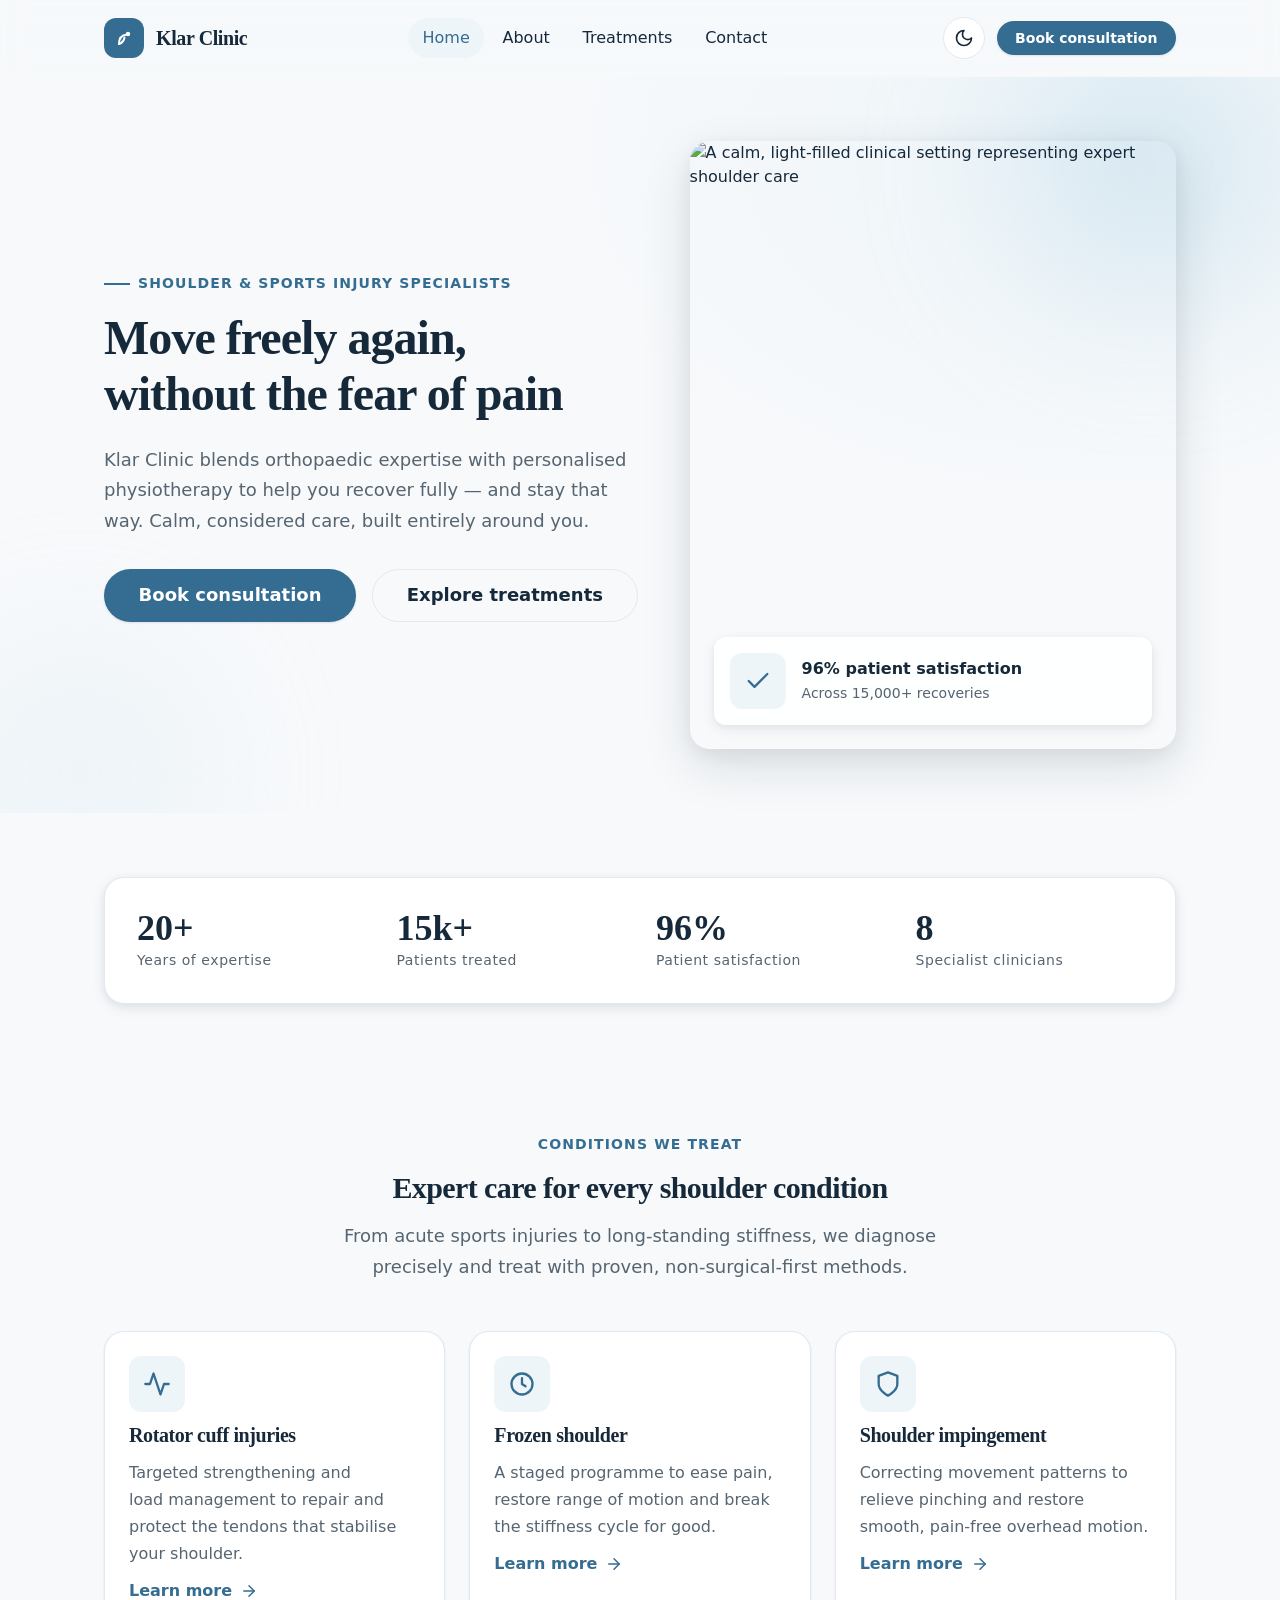
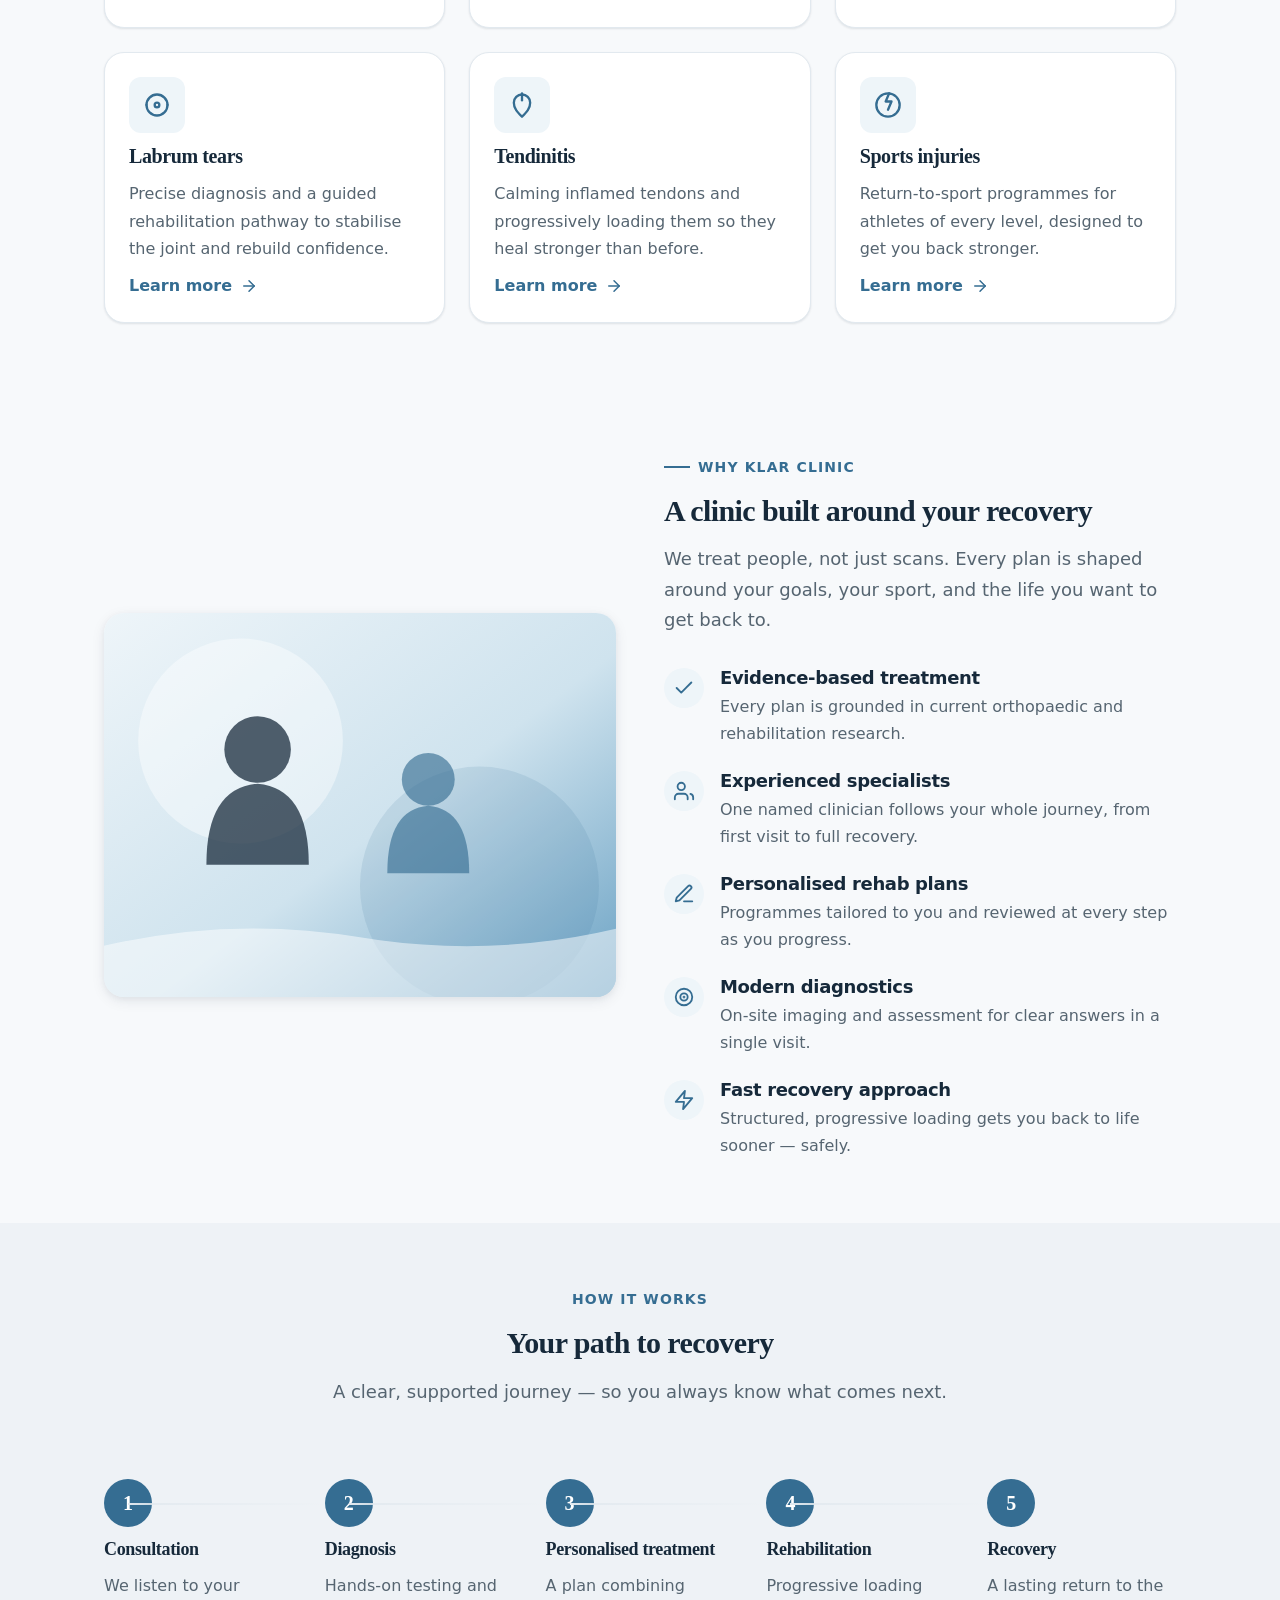
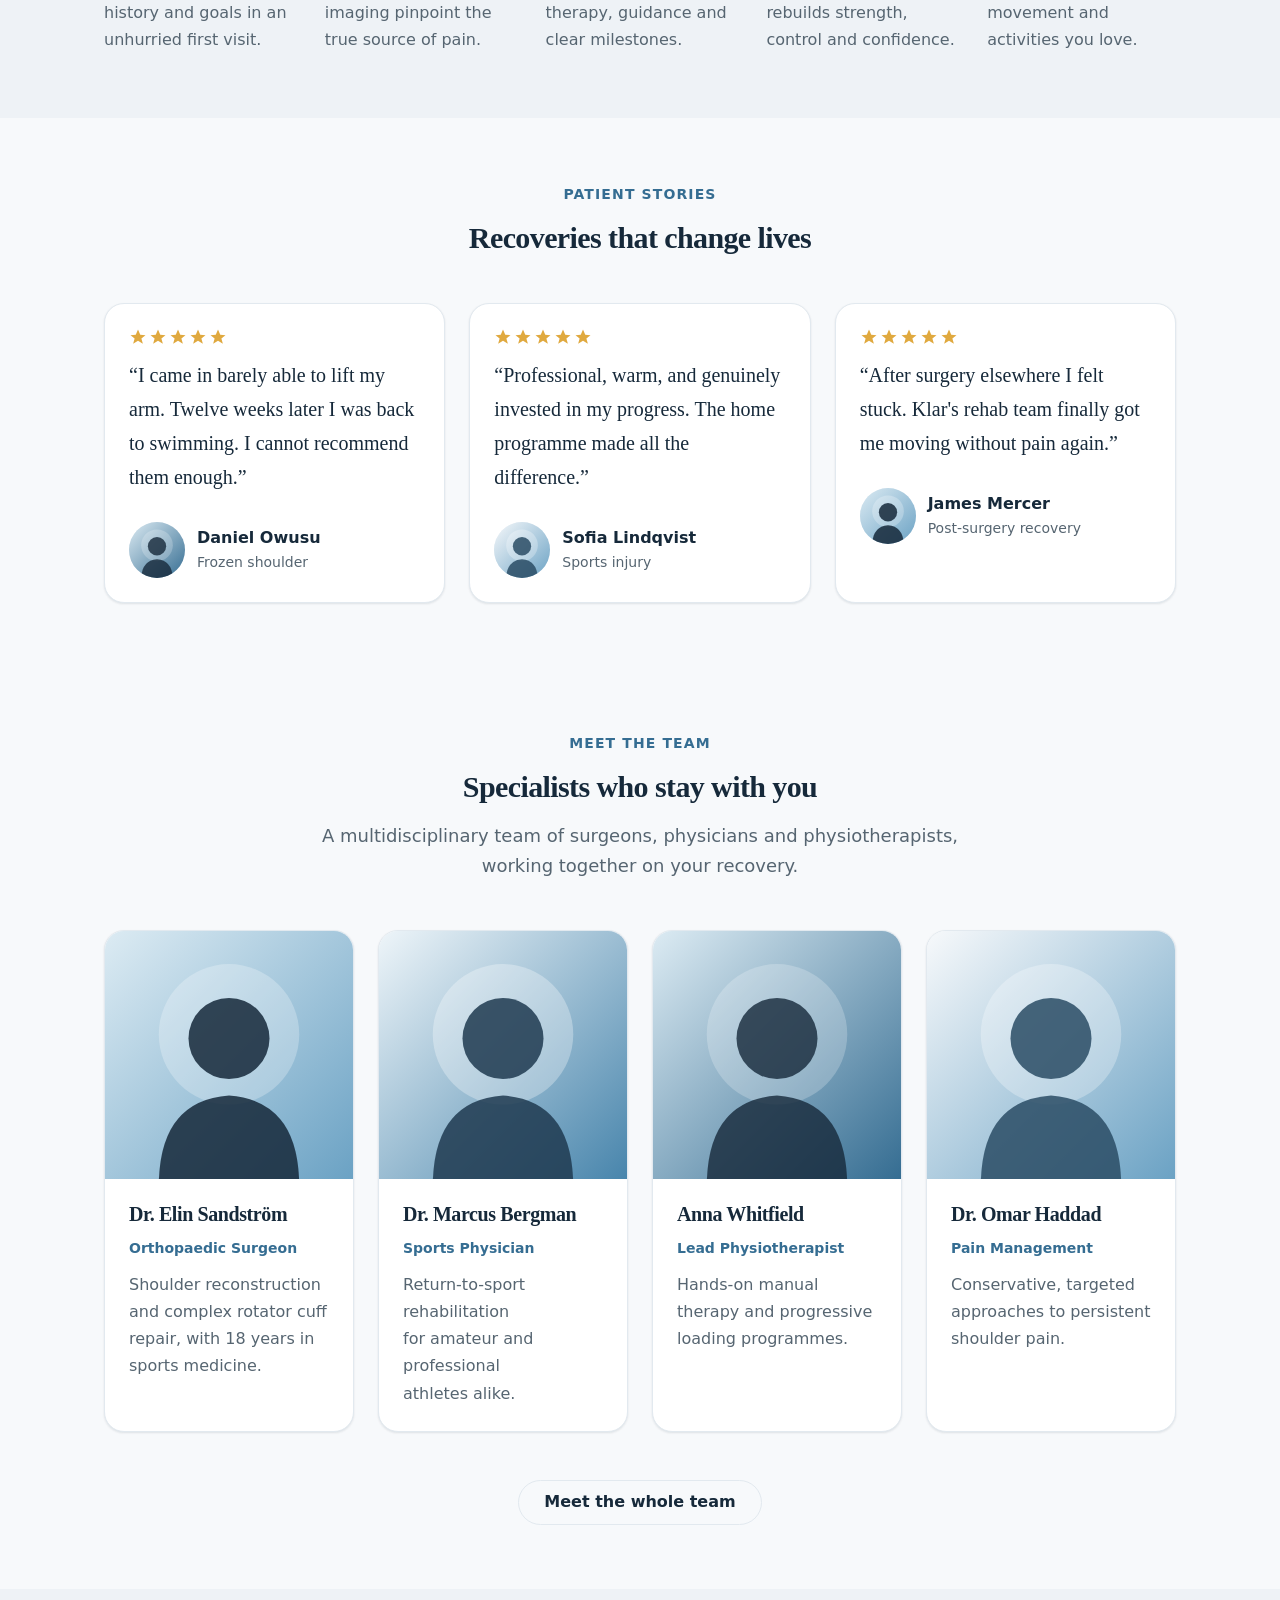
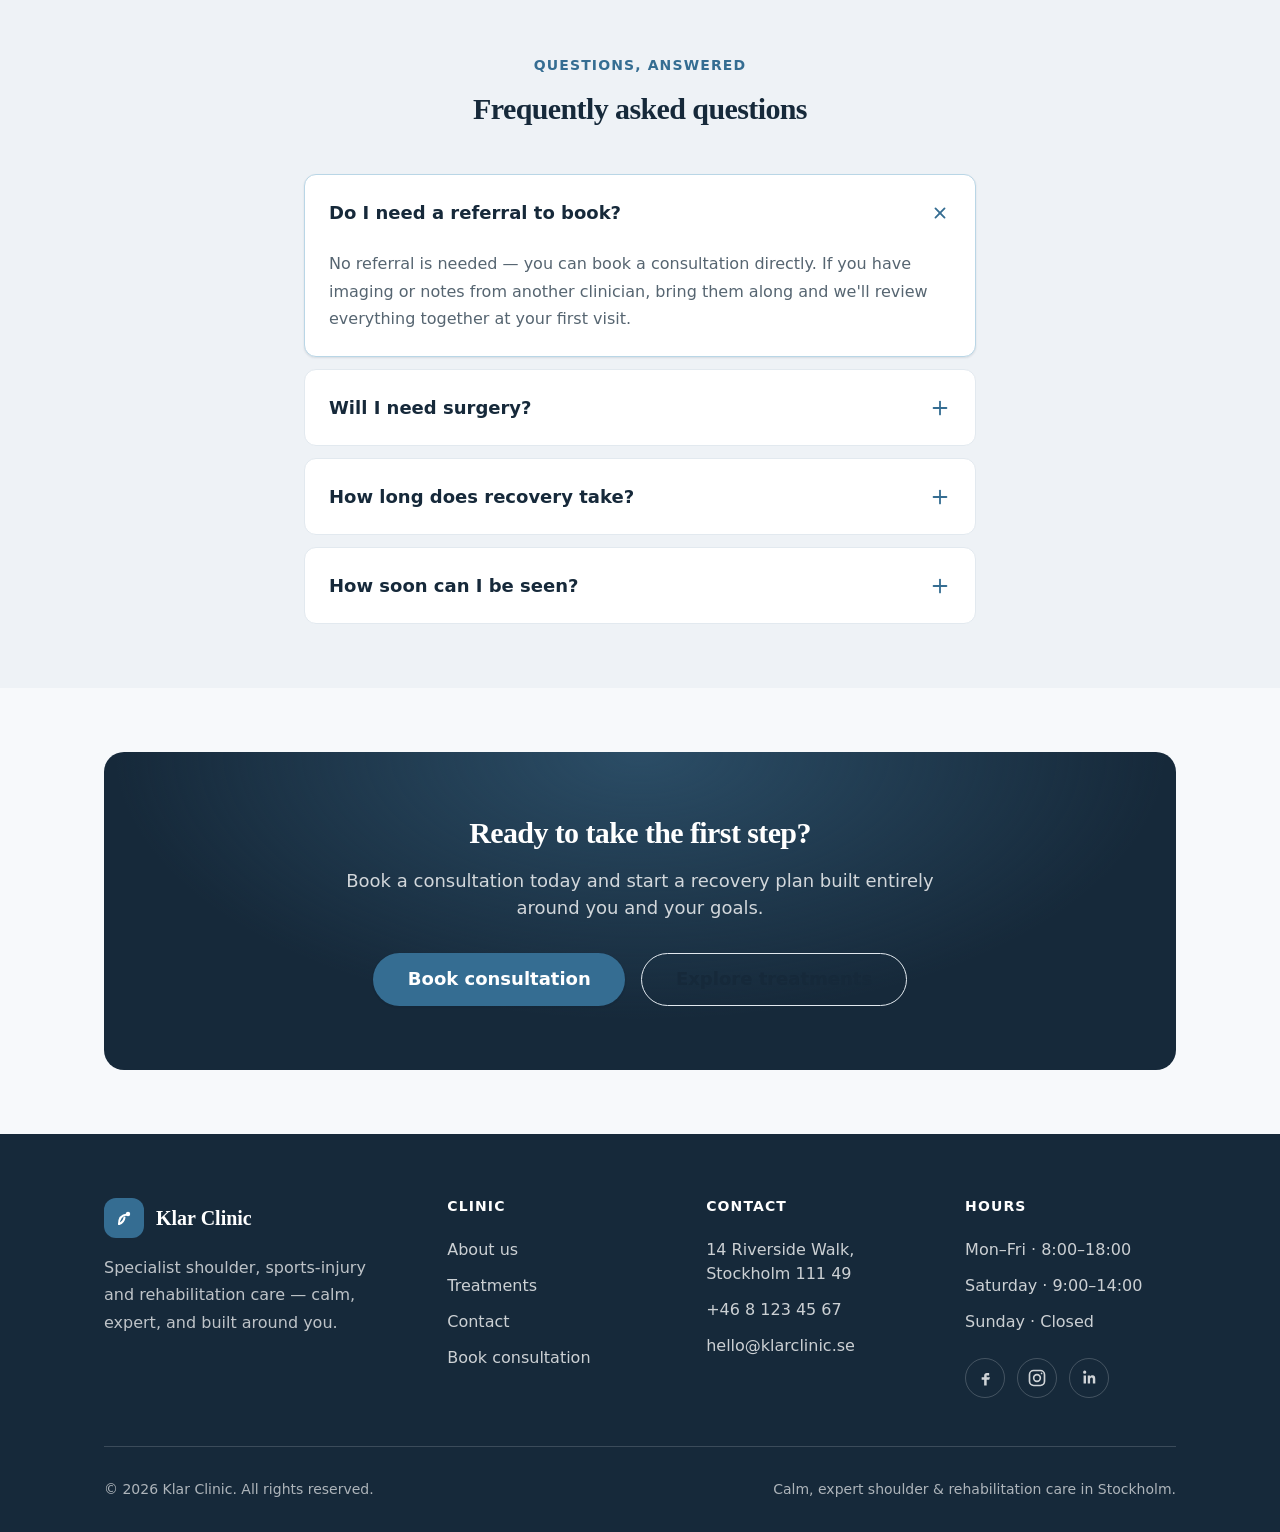
==== commit da6ab23a: "Publish: prefix root-relative paths with /klar-clinic-ds-1 for GitHub Pages" ====
--- a/index.html
+++ b/index.html
@@ -1,6 +1,4 @@
-<!DOCTYPE html>
-<html lang="en">
-  <head>
+<!DOCTYPE html><html lang="en"><head>
     <meta charset="UTF-8">
     <meta name="viewport" content="width=device-width, initial-scale=1.0">
     <title>Klar Clinic — Shoulder &amp; Sports Injury Rehabilitation</title>
@@ -78,7 +76,7 @@
               </div>
             </div>
             <div class="hero-media reveal">
-              <img src="/images/sophie-bergerheim_orig.jpg" alt="A calm, light-filled clinical setting representing expert shoulder care" width="800" height="1000">
+              <img src="/klar-clinic-ds-1/images/sophie-bergerheim_orig.jpg" alt="A calm, light-filled clinical setting representing expert shoulder care" width="800" height="1000">
               <div class="hero-floatcard">
                 <span class="icon-badge" aria-hidden="true"><svg viewBox="0 0 24 24" fill="none" stroke="currentColor" stroke-width="2" stroke-linecap="round" stroke-linejoin="round"><path d="M20 6 9 17l-5-5"></path></svg></span>
                 <span><b class="block">96% patient satisfaction</b><span class="text-sm text-muted-foreground">Across 15,000+ recoveries</span></span>
@@ -359,5 +357,5 @@
     </footer>
 
     <script src="script.js"></script>
-  </body>
-</html>+  
+</body></html>
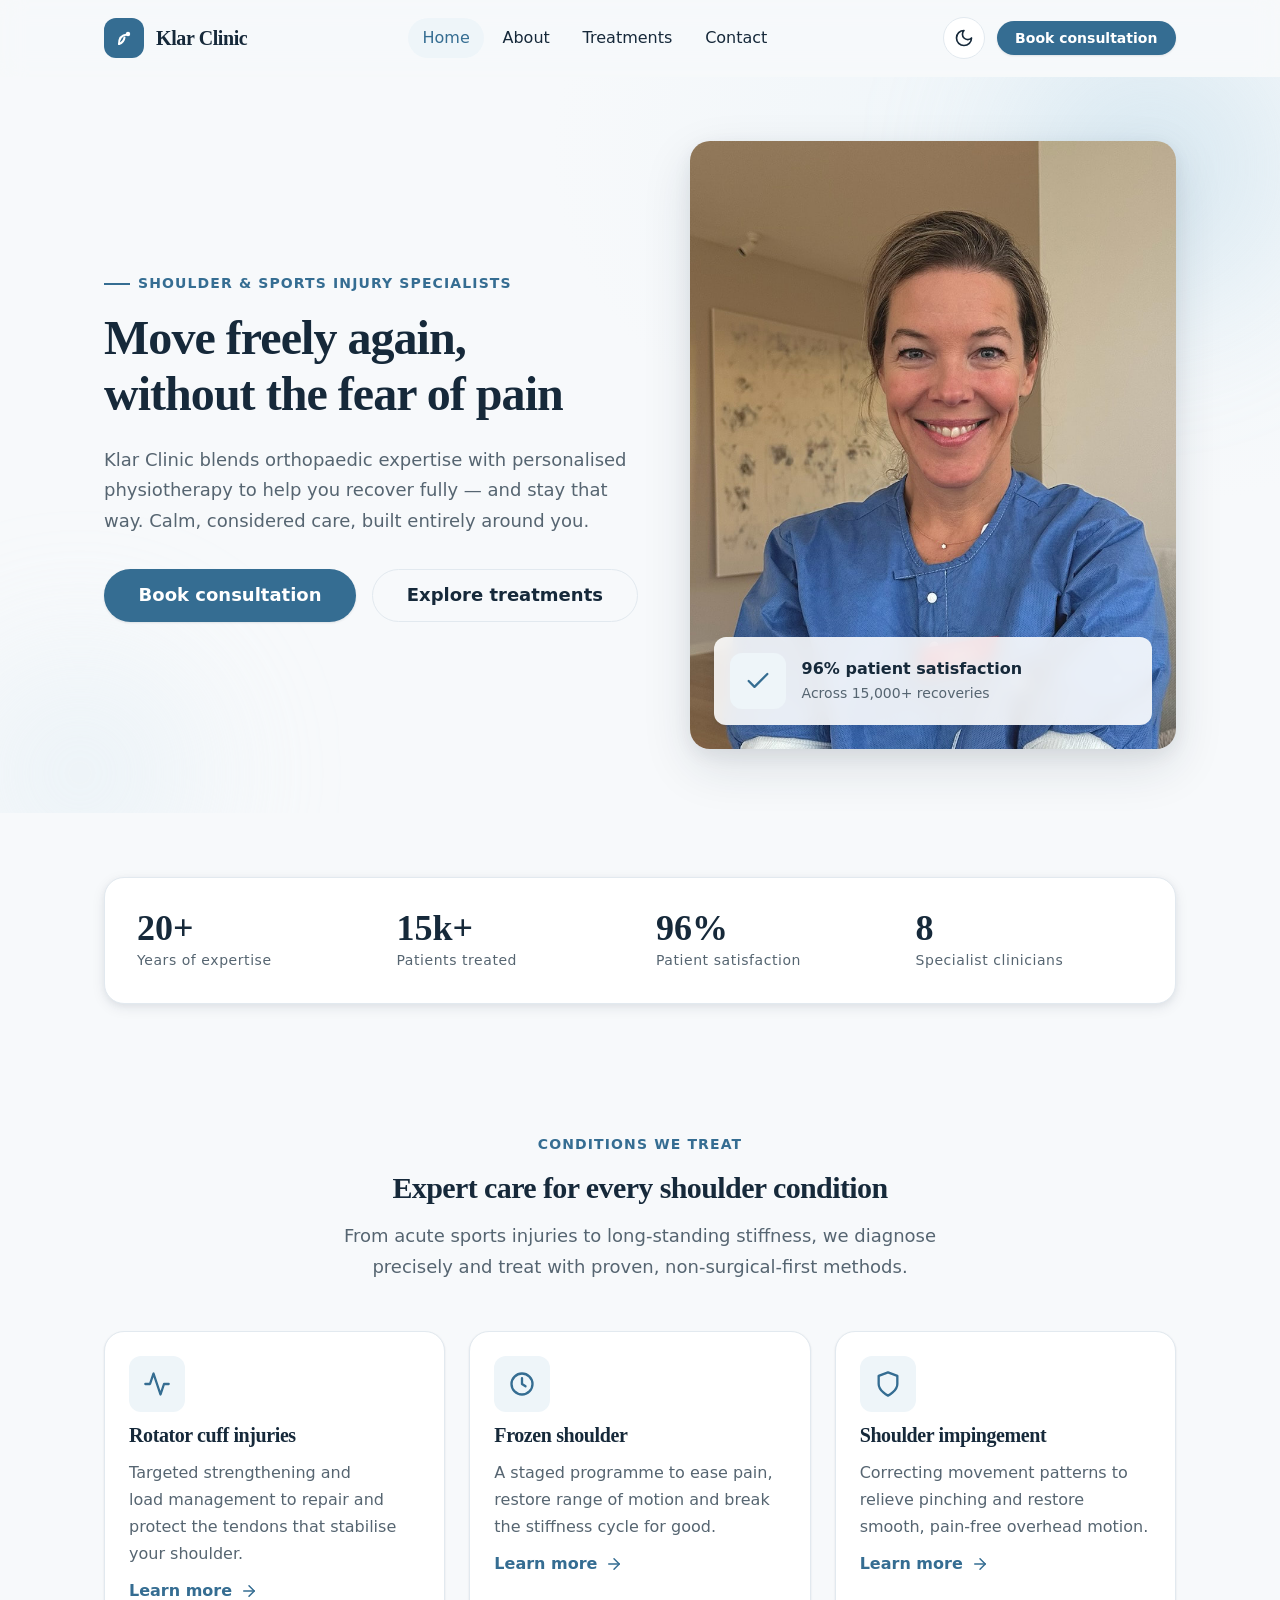
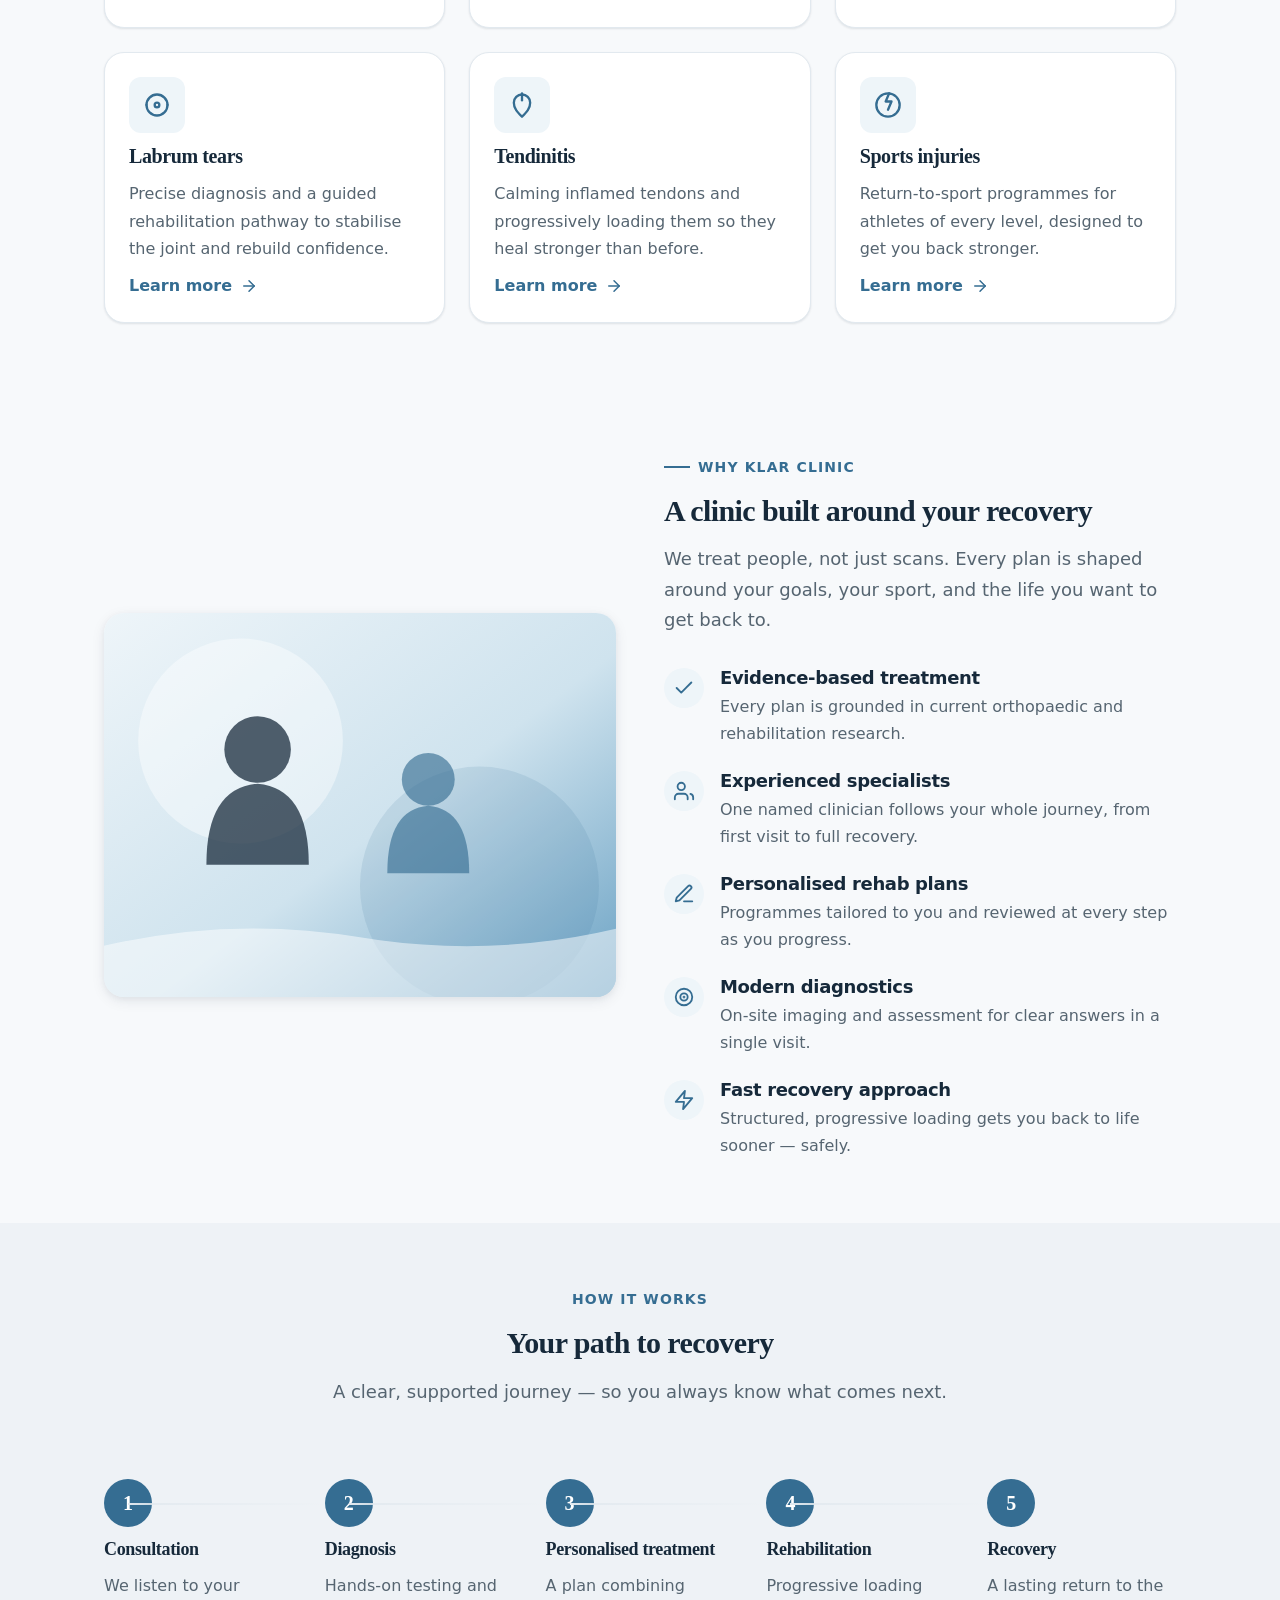
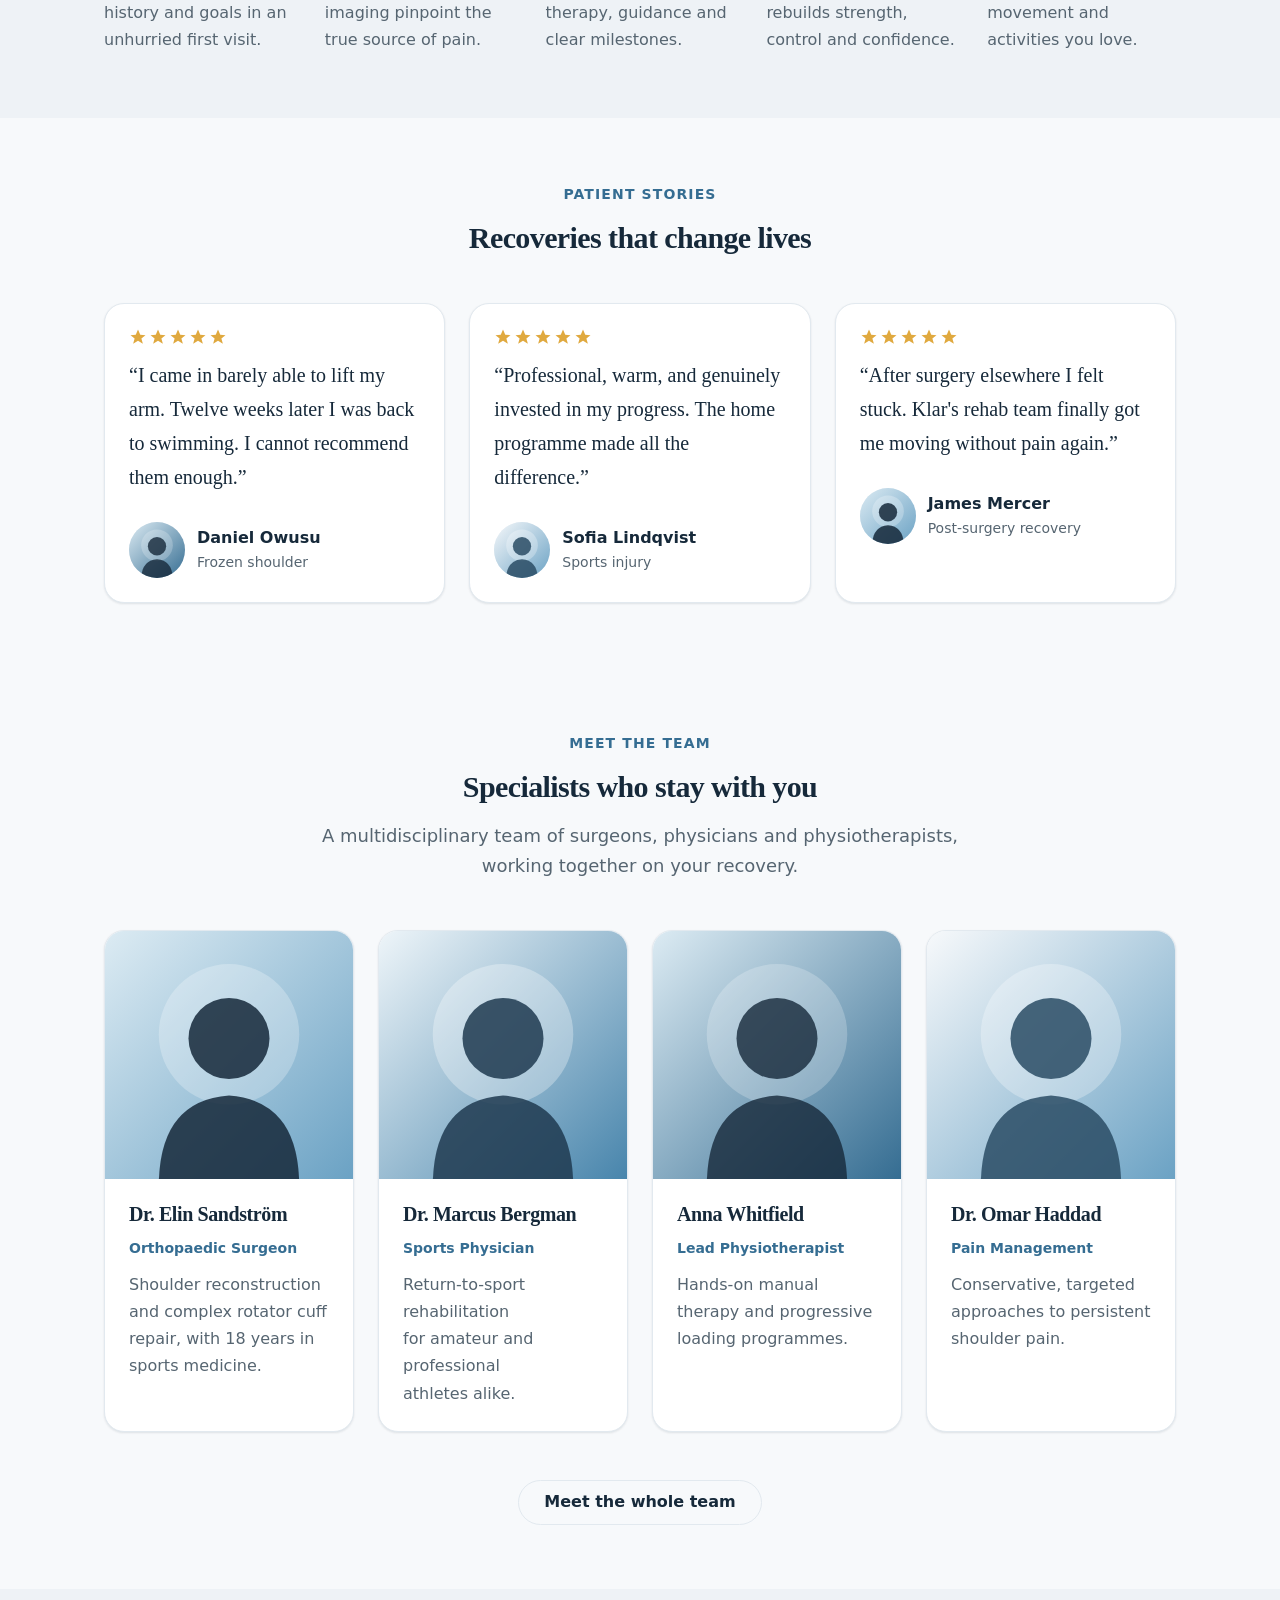
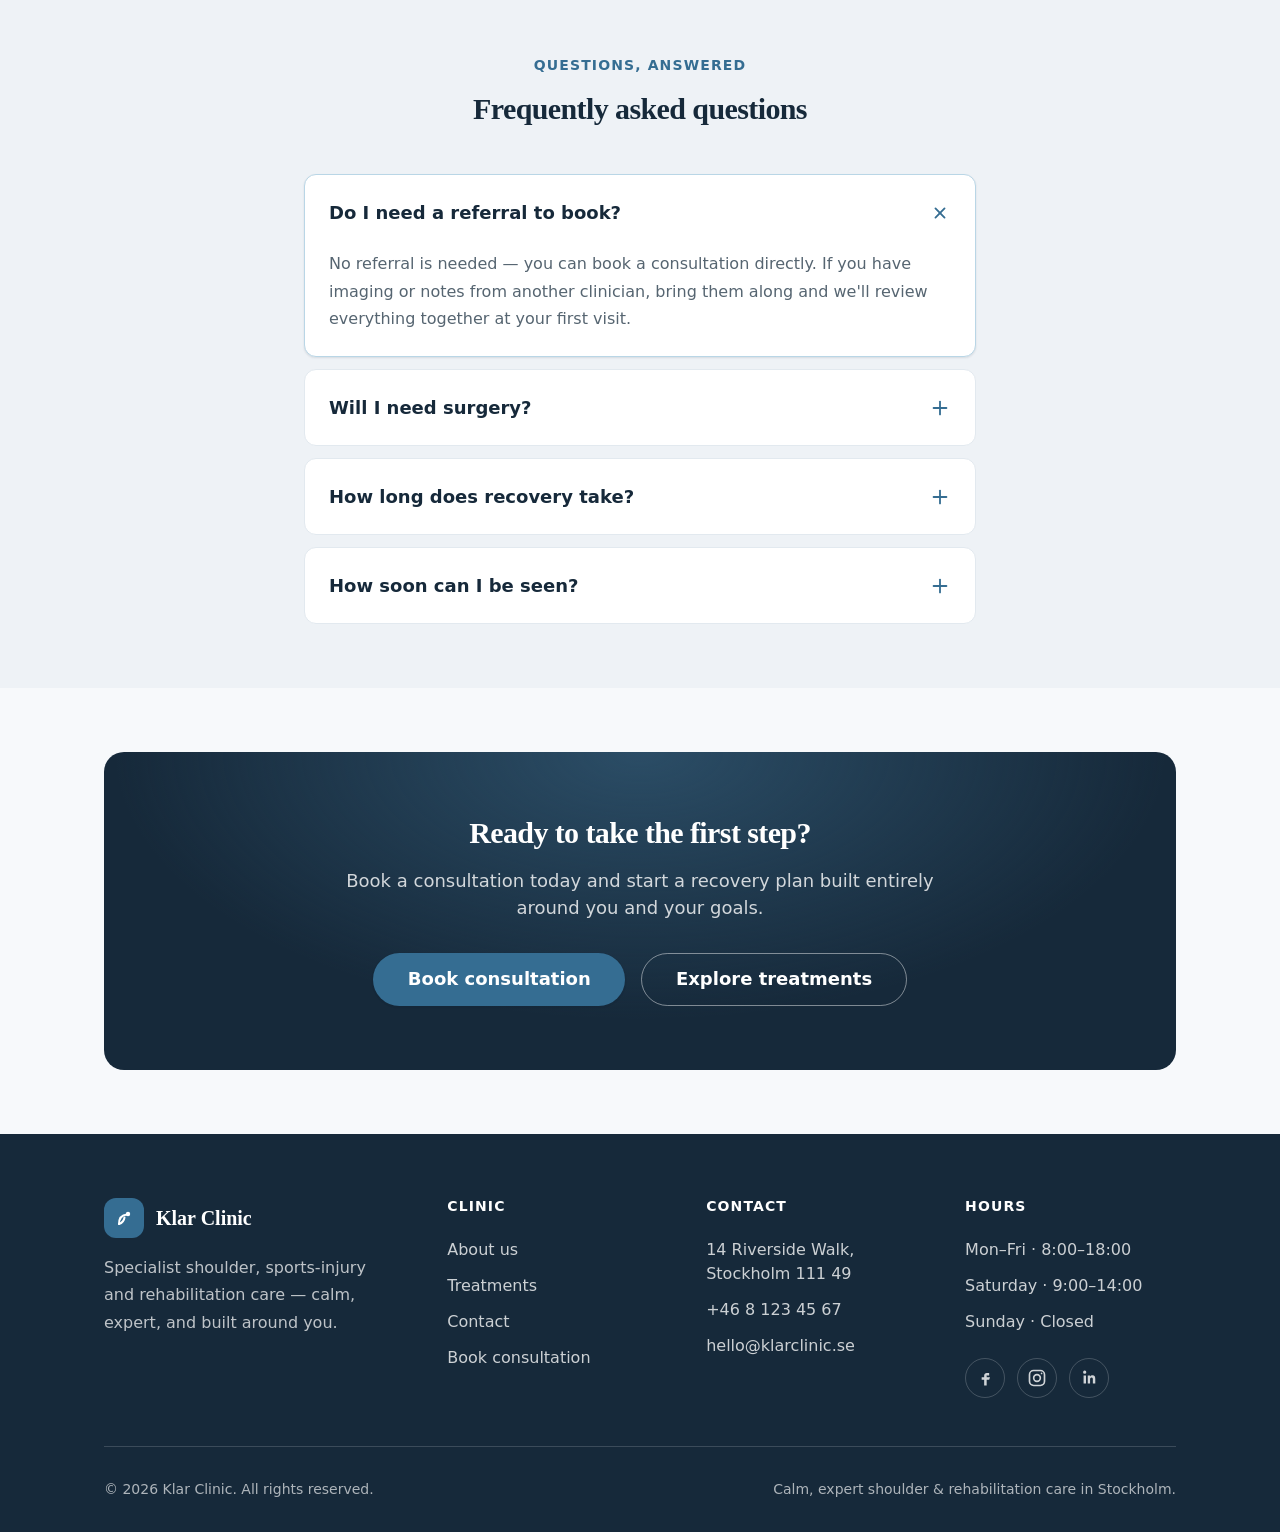
==== commit 71f1f836: "WIP" ====
--- a/index.html
+++ b/index.html
@@ -1,4 +1,6 @@
-<!DOCTYPE html><html lang="en"><head>
+<!DOCTYPE html>
+<html lang="en">
+  <head>
     <meta charset="UTF-8">
     <meta name="viewport" content="width=device-width, initial-scale=1.0">
     <title>Klar Clinic — Shoulder &amp; Sports Injury Rehabilitation</title>
@@ -76,7 +78,7 @@
               </div>
             </div>
             <div class="hero-media reveal">
-              <img src="/klar-clinic-ds-1/images/sophie-bergerheim_orig.jpg" alt="A calm, light-filled clinical setting representing expert shoulder care" width="800" height="1000">
+              <img src="/images/sophie-bergerheim_orig.jpg" alt="A calm, light-filled clinical setting representing expert shoulder care" width="800" height="1000">
               <div class="hero-floatcard">
                 <span class="icon-badge" aria-hidden="true"><svg viewBox="0 0 24 24" fill="none" stroke="currentColor" stroke-width="2" stroke-linecap="round" stroke-linejoin="round"><path d="M20 6 9 17l-5-5"></path></svg></span>
                 <span><b class="block">96% patient satisfaction</b><span class="text-sm text-muted-foreground">Across 15,000+ recoveries</span></span>
@@ -303,7 +305,7 @@
             <p class="cta__lead">Book a consultation today and start a recovery plan built entirely around you and your goals.</p>
             <div class="cta__actions">
               <a class="btn btn-primary btn-lg" href="contact.html">Book consultation</a>
-              <a class="btn btn-outline btn-lg" href="treatments.html">Explore treatments</a>
+              <a class="btn btn-outline-inverse btn-lg" href="treatments.html">Explore treatments</a>
             </div>
           </div>
         </div>
@@ -357,5 +359,5 @@
     </footer>
 
     <script src="script.js"></script>
-  
-</body></html>+  </body>
+</html>
--- a/style.css
+++ b/style.css
@@ -364,6 +364,20 @@
   background-color: var(--accent);
 }
 
+/* Outline button for dark surfaces (e.g. inside .cta). Follows the inverse
+   foreground token instead of the page foreground, so it stays legible on
+   navy in both themes. Hover inverts to a solid light fill. */
+.btn-outline-inverse {
+  background-color: transparent;
+  color: var(--secondary-foreground);
+  border-color: color-mix(in srgb, var(--secondary-foreground) 45%, transparent);
+}
+.btn-outline-inverse:hover {
+  color: var(--secondary);
+  background-color: var(--secondary-foreground);
+  border-color: var(--secondary-foreground);
+}
+
 .btn-ghost {
   background-color: transparent;
   color: var(--foreground);
